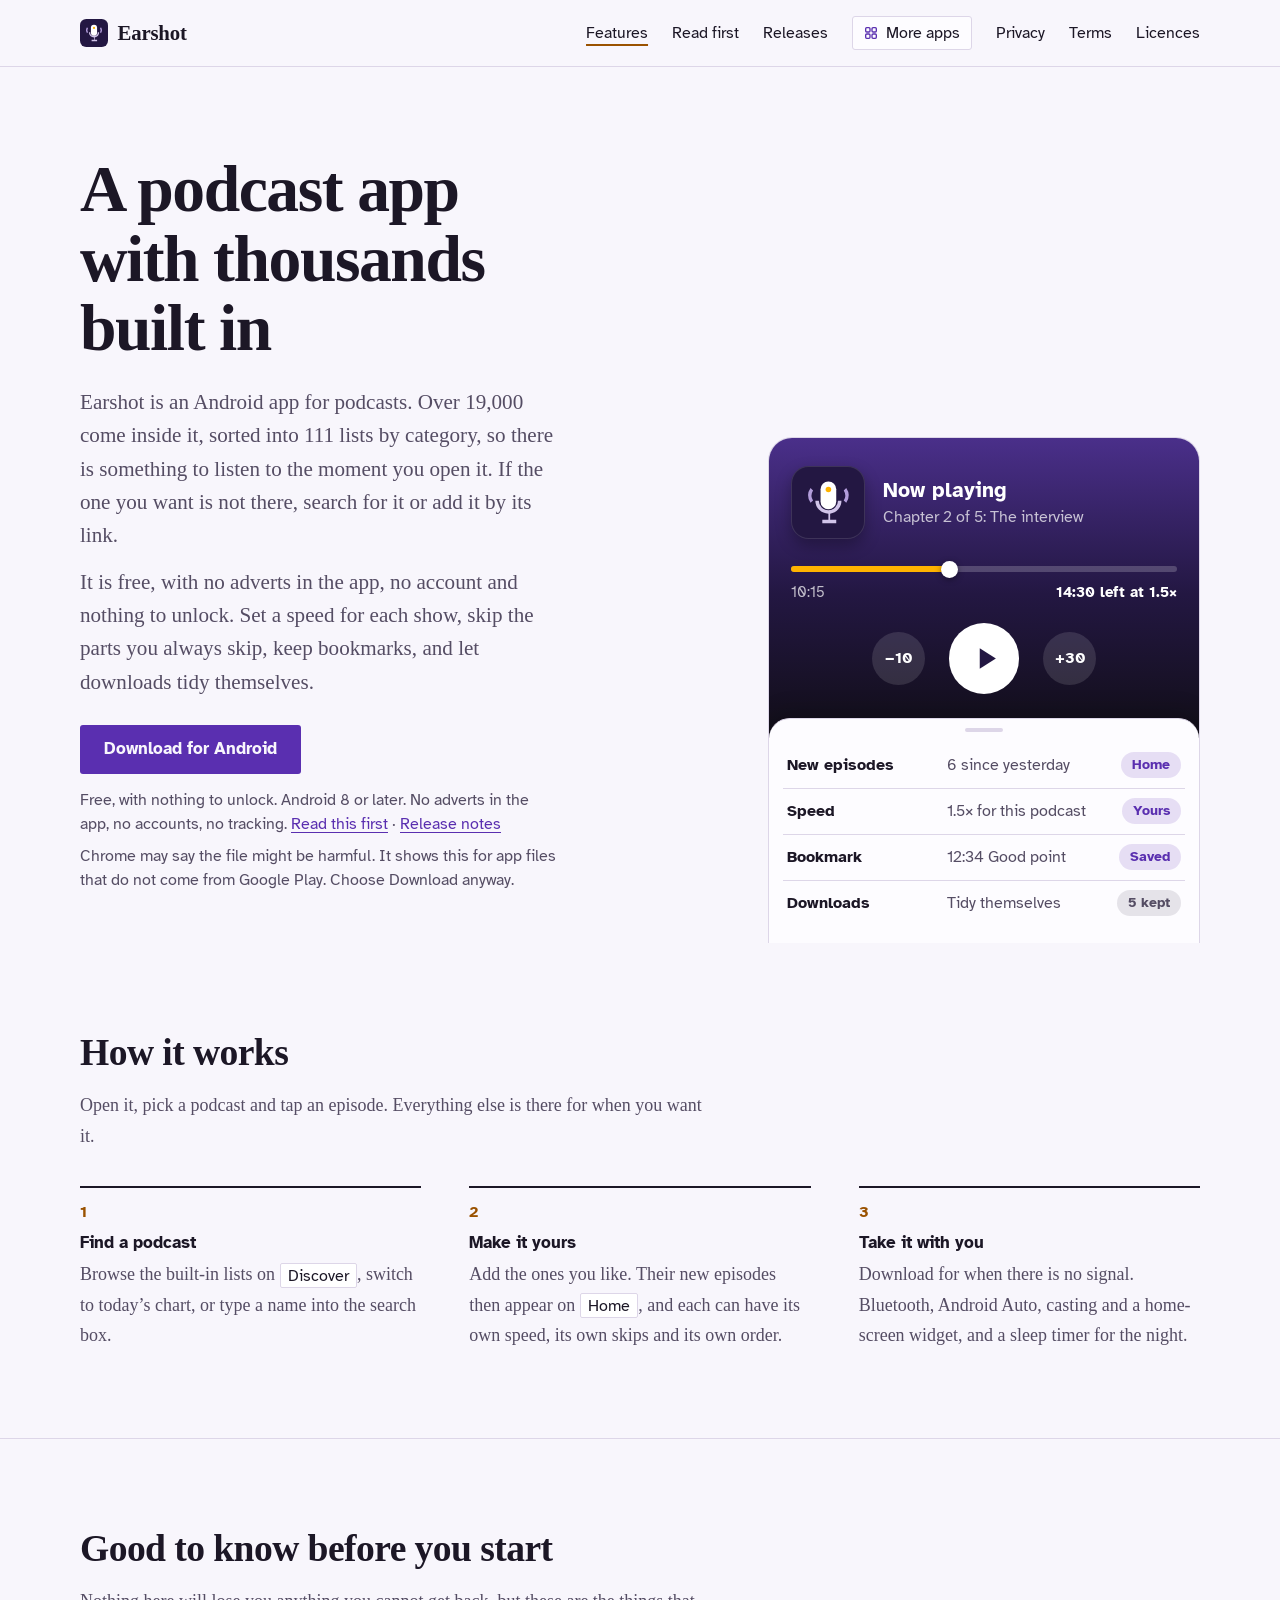
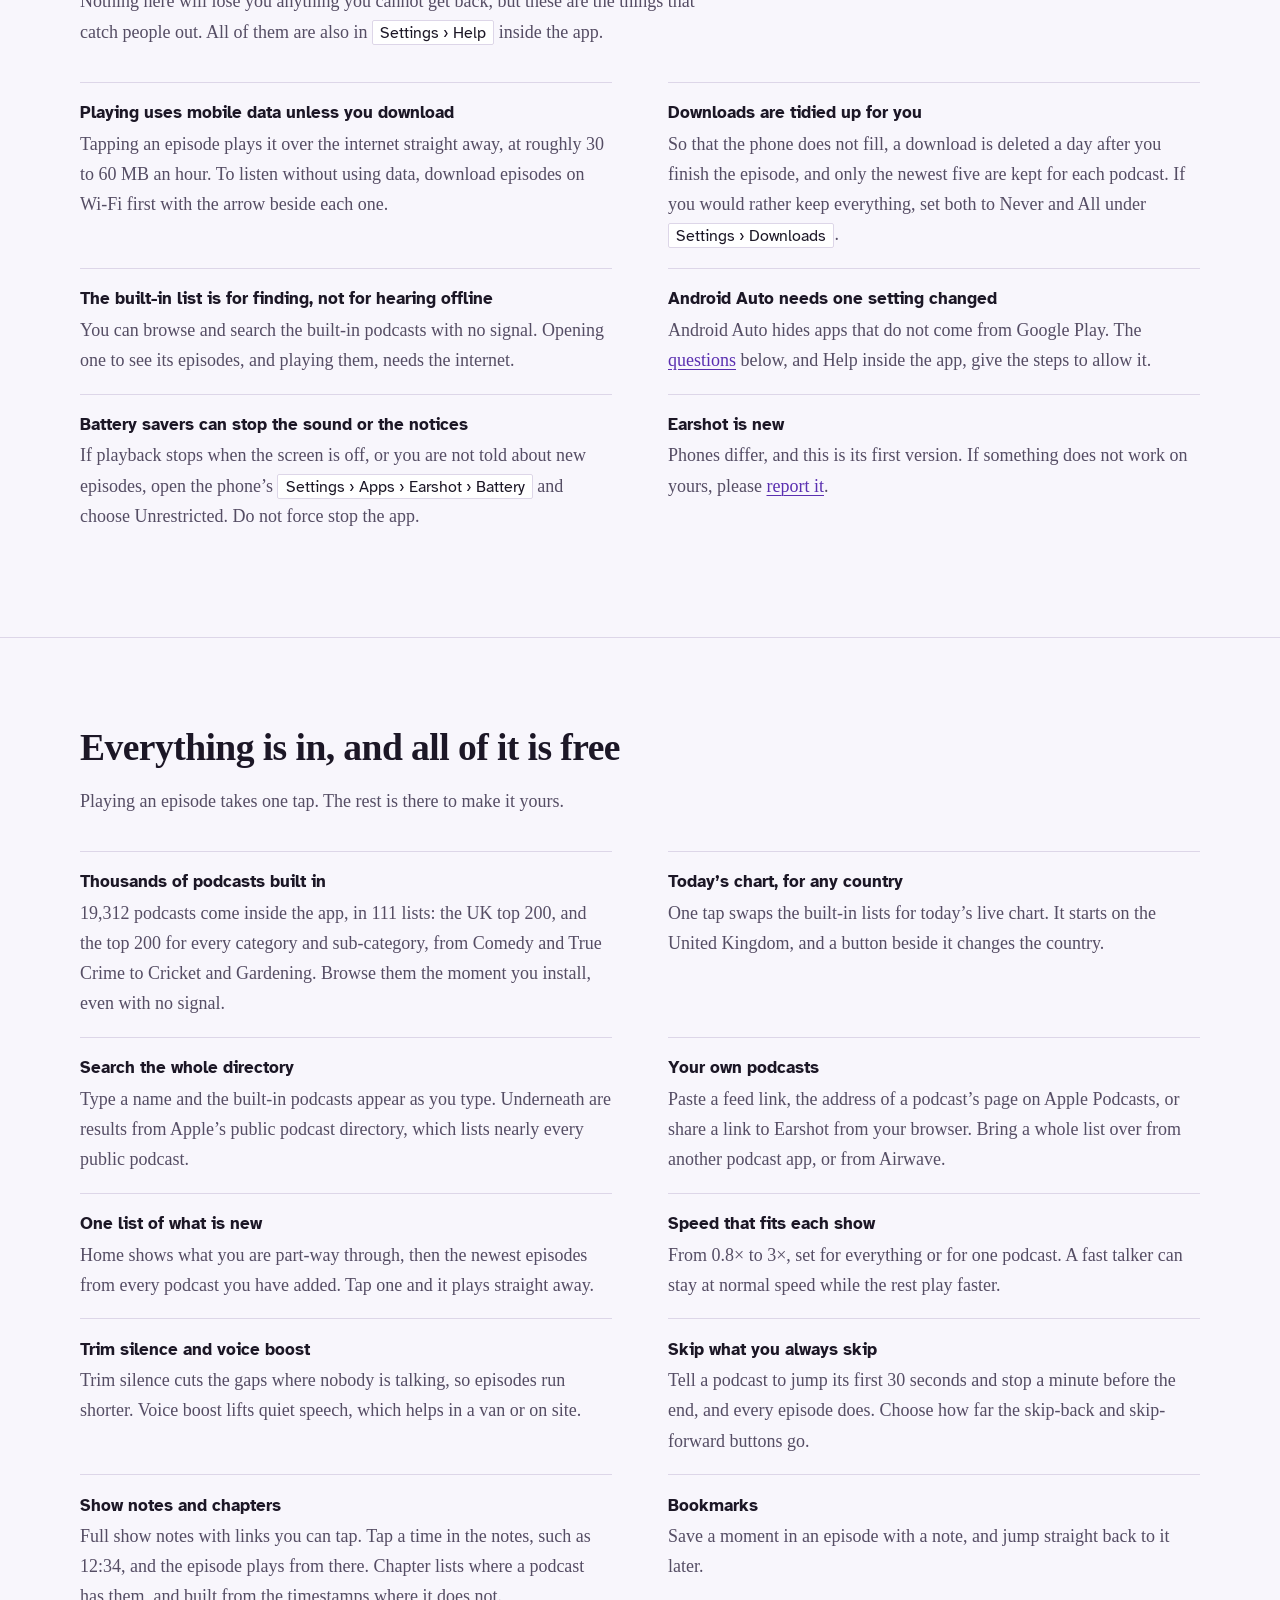
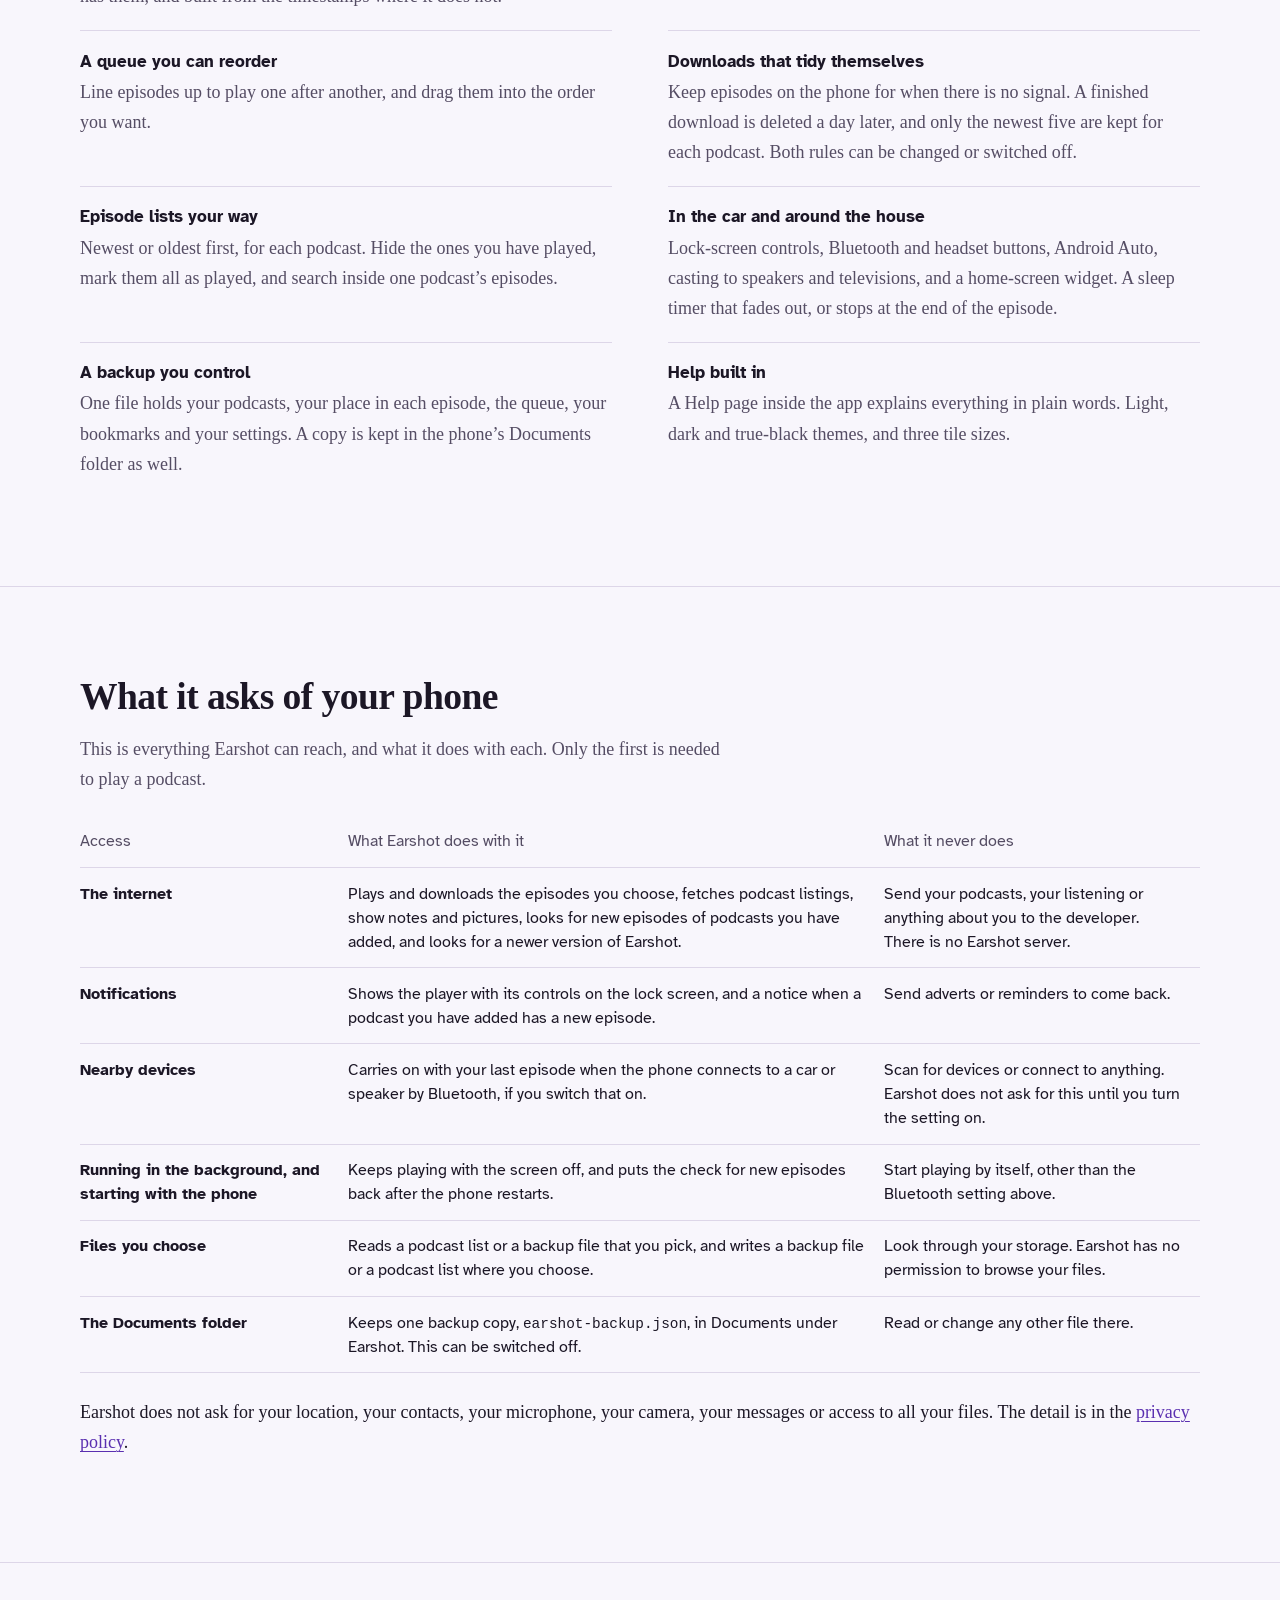
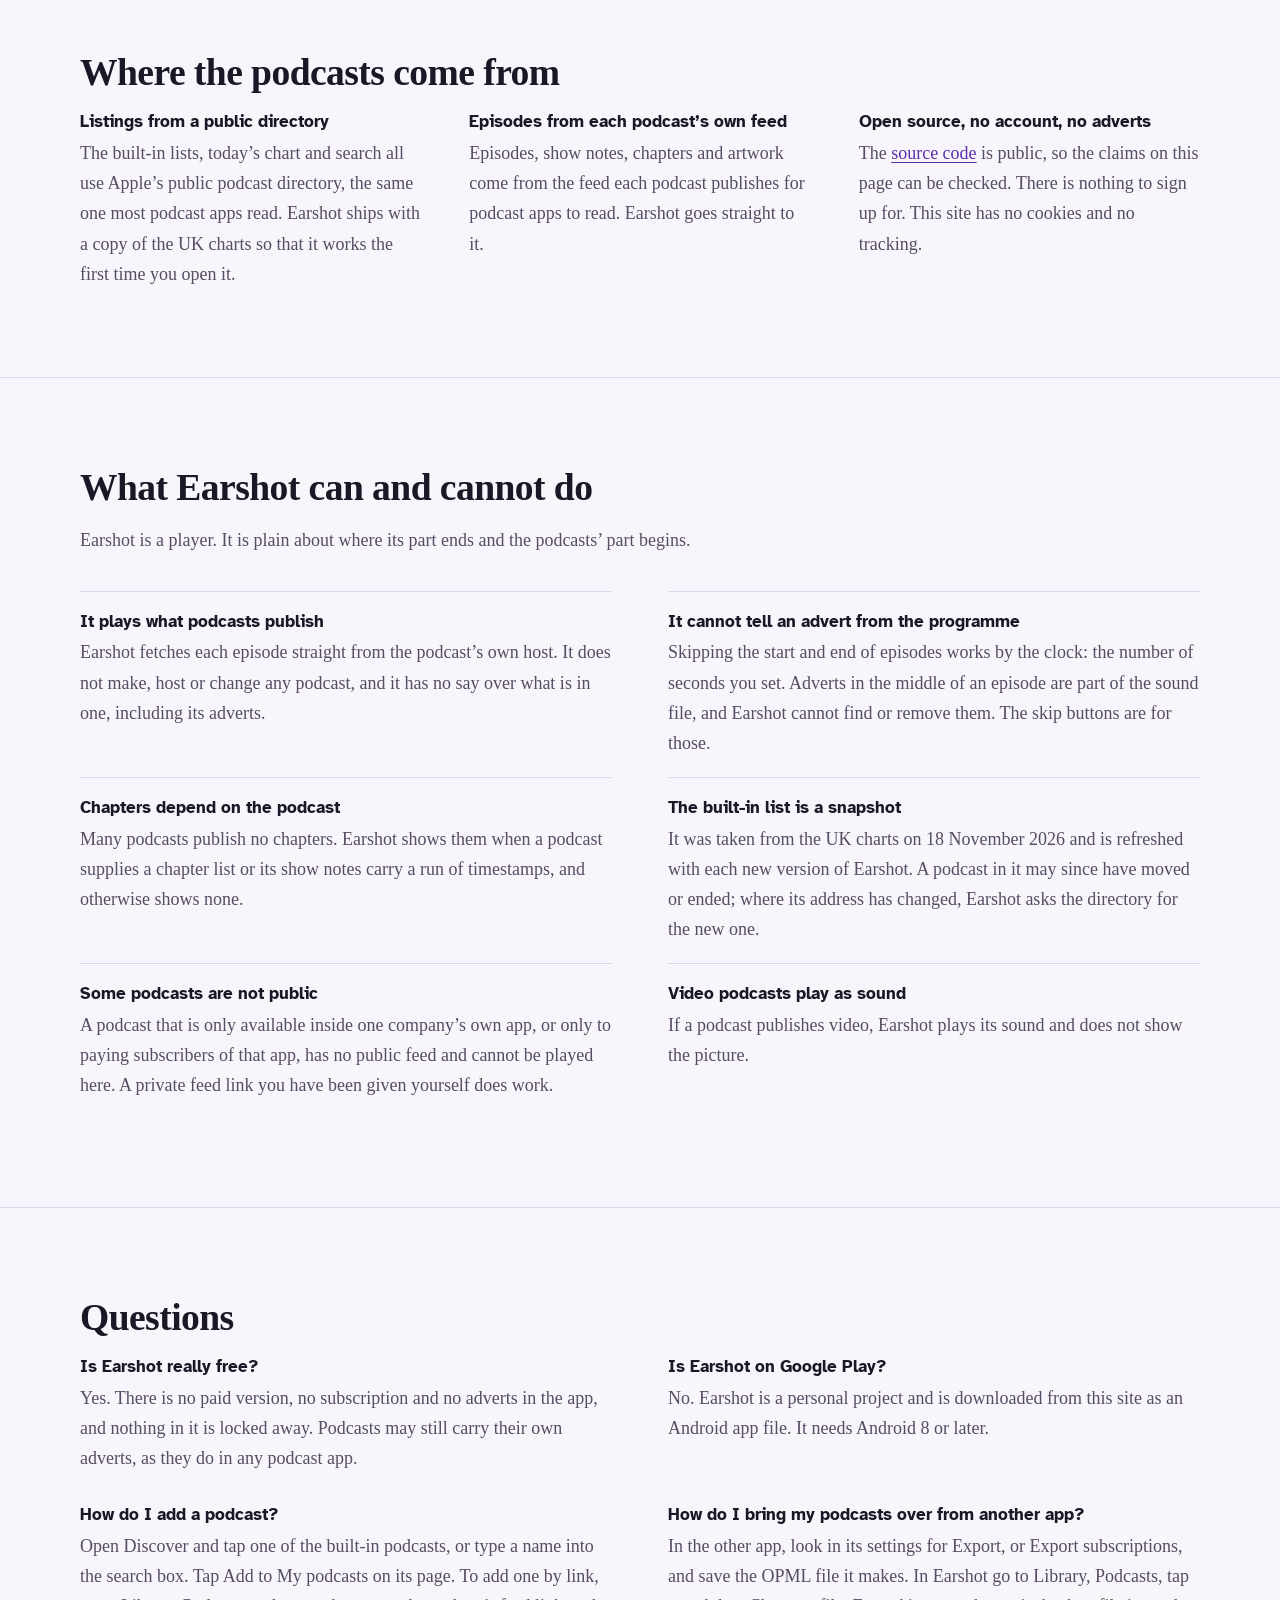
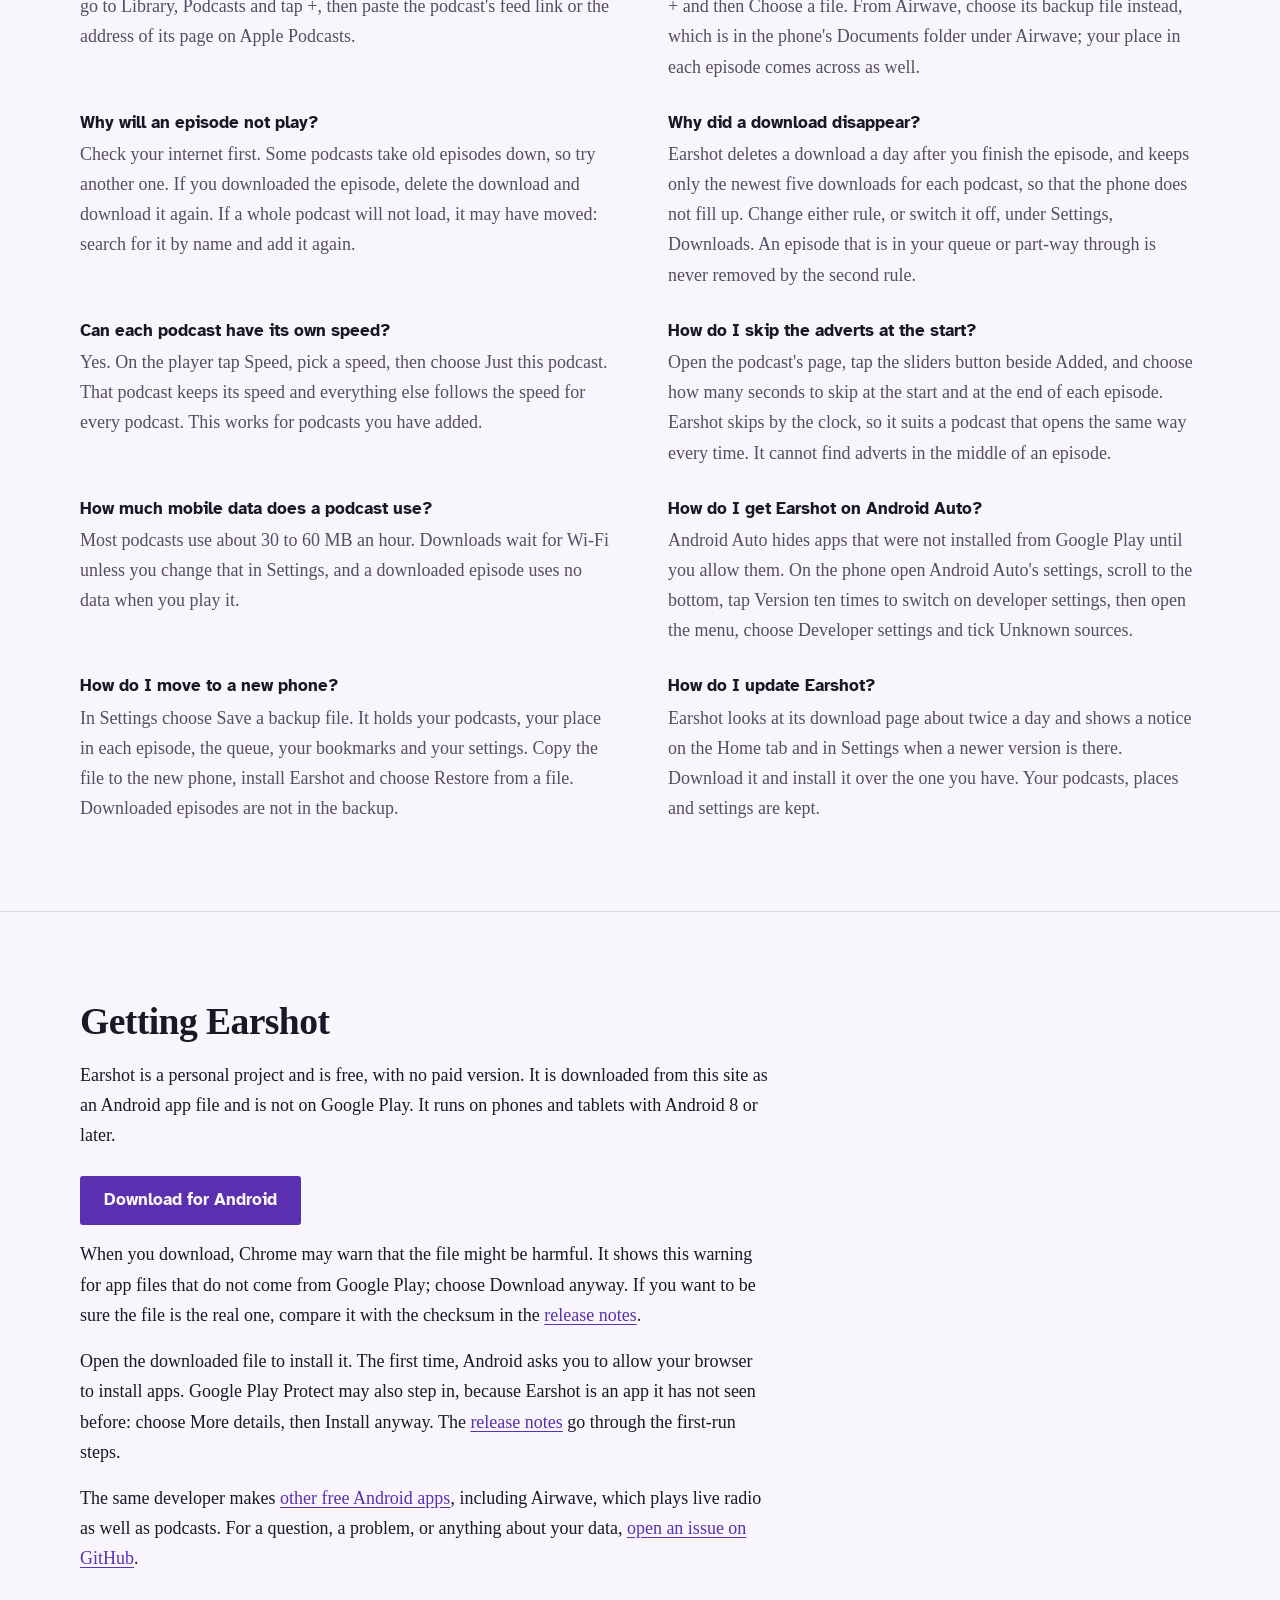
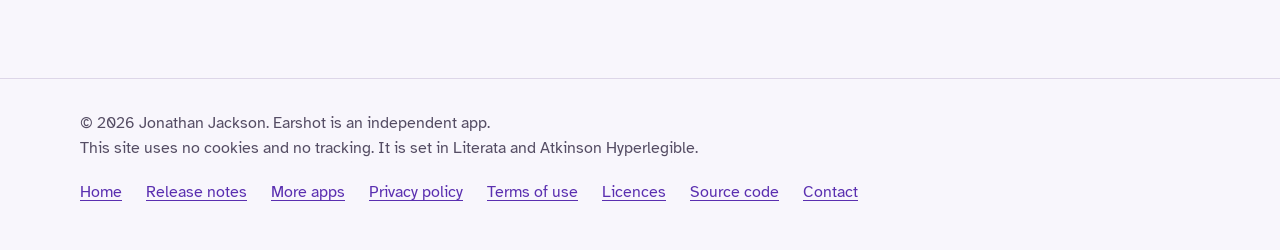
==== index.html @ 8d021c5b "Earshot 1.0: first public release" ====
<!DOCTYPE html>
<html lang="en-GB">
<head>
<meta charset="utf-8">
<meta name="viewport" content="width=device-width, initial-scale=1">
<title>Earshot: a free podcast app for Android</title>
<meta name="description" content="Earshot is a free Android podcast app with over 19,000 podcasts built in by category. Speed for each show, chapters, bookmarks and downloads that tidy themselves. No adverts in the app.">
<meta name="author" content="Jonathan Jackson">
<link rel="canonical" href="https://customgpter.github.io/earshot/">
<meta name="theme-color" content="#f8f6fc" media="(prefers-color-scheme: light)">
<meta name="theme-color" content="#110e17" media="(prefers-color-scheme: dark)">
<meta property="og:type" content="website">
<meta property="og:site_name" content="Earshot">
<meta property="og:title" content="Earshot: a free podcast app for Android">
<meta property="og:description" content="Earshot is a free Android podcast app with over 19,000 podcasts built in by category. Speed for each show, chapters, bookmarks and downloads that tidy themselves. No adverts in the app.">
<meta property="og:url" content="https://customgpter.github.io/earshot/">
<meta property="og:image" content="https://customgpter.github.io/earshot/assets/og.png">
<meta property="og:image:width" content="1200">
<meta property="og:image:height" content="630">
<meta property="og:image:alt" content="The Earshot icon, a microphone, beside the words: a podcast app with thousands built in">
<meta property="og:locale" content="en_GB">
<meta name="twitter:card" content="summary_large_image">
<link rel="icon" href="assets/favicon.svg" type="image/svg+xml">
<link rel="apple-touch-icon" href="assets/apple-touch-icon.png">
<link rel="preload" href="assets/fonts/literata-latin-700-normal.woff2" as="font" type="font/woff2" crossorigin>
<link rel="preload" href="assets/fonts/literata-latin-400-normal.woff2" as="font" type="font/woff2" crossorigin>
<link rel="stylesheet" href="assets/site.css?v=1">
<script type="application/ld+json">{"@context":"https://schema.org","@type":"SoftwareApplication","name":"Earshot","url":"https://customgpter.github.io/earshot/","description":"Earshot is an Android podcast app with over 19,000 podcasts built in by category, a speed for each show, chapters and show notes, bookmarks, a queue and downloads that tidy themselves.","applicationCategory":"MultimediaApplication","applicationSubCategory":"Podcast player","operatingSystem":"Android 8 or later","softwareVersion":"1.0","downloadUrl":"https://github.com/CustomGPTer/earshot/releases/latest/download/Earshot.apk","releaseNotes":"https://customgpter.github.io/earshot/releases.html","offers":{"@type":"Offer","price":"0","priceCurrency":"GBP"},"inLanguage":"en-GB","image":"https://customgpter.github.io/earshot/assets/og.png","featureList":["Thousands of podcasts built in","Today’s chart, for any country","Search the whole directory","Your own podcasts","One list of what is new","Speed that fits each show","Trim silence and voice boost","Skip what you always skip","Show notes and chapters","Bookmarks","A queue you can reorder","Downloads that tidy themselves","Episode lists your way","In the car and around the house","A backup you control","Help built in"],"author":{"@type":"Person","name":"Jonathan Jackson"}}</script>
<script type="application/ld+json">{"@context":"https://schema.org","@type":"WebSite","name":"Earshot","url":"https://customgpter.github.io/earshot/","inLanguage":"en-GB"}</script>
<script type="application/ld+json">{"@context":"https://schema.org","@type":"FAQPage","mainEntity":[{"@type":"Question","name":"Is Earshot really free?","acceptedAnswer":{"@type":"Answer","text":"Yes. There is no paid version, no subscription and no adverts in the app, and nothing in it is locked away. Podcasts may still carry their own adverts, as they do in any podcast app."}},{"@type":"Question","name":"Is Earshot on Google Play?","acceptedAnswer":{"@type":"Answer","text":"No. Earshot is a personal project and is downloaded from this site as an Android app file. It needs Android 8 or later."}},{"@type":"Question","name":"How do I add a podcast?","acceptedAnswer":{"@type":"Answer","text":"Open Discover and tap one of the built-in podcasts, or type a name into the search box. Tap Add to My podcasts on its page. To add one by link, go to Library, Podcasts and tap +, then paste the podcast's feed link or the address of its page on Apple Podcasts."}},{"@type":"Question","name":"How do I bring my podcasts over from another app?","acceptedAnswer":{"@type":"Answer","text":"In the other app, look in its settings for Export, or Export subscriptions, and save the OPML file it makes. In Earshot go to Library, Podcasts, tap + and then Choose a file. From Airwave, choose its backup file instead, which is in the phone's Documents folder under Airwave; your place in each episode comes across as well."}},{"@type":"Question","name":"Why will an episode not play?","acceptedAnswer":{"@type":"Answer","text":"Check your internet first. Some podcasts take old episodes down, so try another one. If you downloaded the episode, delete the download and download it again. If a whole podcast will not load, it may have moved: search for it by name and add it again."}},{"@type":"Question","name":"Why did a download disappear?","acceptedAnswer":{"@type":"Answer","text":"Earshot deletes a download a day after you finish the episode, and keeps only the newest five downloads for each podcast, so that the phone does not fill up. Change either rule, or switch it off, under Settings, Downloads. An episode that is in your queue or part-way through is never removed by the second rule."}},{"@type":"Question","name":"Can each podcast have its own speed?","acceptedAnswer":{"@type":"Answer","text":"Yes. On the player tap Speed, pick a speed, then choose Just this podcast. That podcast keeps its speed and everything else follows the speed for every podcast. This works for podcasts you have added."}},{"@type":"Question","name":"How do I skip the adverts at the start?","acceptedAnswer":{"@type":"Answer","text":"Open the podcast's page, tap the sliders button beside Added, and choose how many seconds to skip at the start and at the end of each episode. Earshot skips by the clock, so it suits a podcast that opens the same way every time. It cannot find adverts in the middle of an episode."}},{"@type":"Question","name":"How much mobile data does a podcast use?","acceptedAnswer":{"@type":"Answer","text":"Most podcasts use about 30 to 60 MB an hour. Downloads wait for Wi-Fi unless you change that in Settings, and a downloaded episode uses no data when you play it."}},{"@type":"Question","name":"How do I get Earshot on Android Auto?","acceptedAnswer":{"@type":"Answer","text":"Android Auto hides apps that were not installed from Google Play until you allow them. On the phone open Android Auto's settings, scroll to the bottom, tap Version ten times to switch on developer settings, then open the menu, choose Developer settings and tick Unknown sources."}},{"@type":"Question","name":"How do I move to a new phone?","acceptedAnswer":{"@type":"Answer","text":"In Settings choose Save a backup file. It holds your podcasts, your place in each episode, the queue, your bookmarks and your settings. Copy the file to the new phone, install Earshot and choose Restore from a file. Downloaded episodes are not in the backup."}},{"@type":"Question","name":"How do I update Earshot?","acceptedAnswer":{"@type":"Answer","text":"Earshot looks at its download page about twice a day and shows a notice on the Home tab and in Settings when a newer version is there. Download it and install it over the one you have. Your podcasts, places and settings are kept."}}]}</script>
</head>
<body>
<a class="skip" href="#main">Skip to content</a>
<header class="masthead">
<div class="wrap">
<a class="brand" href="./" aria-label="Earshot home"><svg viewBox="0 0 108 108" aria-hidden="true"><rect width="108" height="108" rx="24" fill="#231742"/><g transform="translate(54 54) scale(1.32) translate(-54 -54)"><path fill="#fff" d="M54 30a9 9 0 0 1 9 9v14a9 9 0 0 1-18 0V39a9 9 0 0 1 9-9z"/><path fill="#d1c4e9" d="M39 52h4a11 11 0 0 0 22 0h4a15 15 0 0 1-13 14.9V74h7v4H47v-4h7v-7.1A15 15 0 0 1 39 52z"/><circle cx="54" cy="39.2" r="3.2" fill="#ffb300"/><path fill="#b39ddb" d="M33.5 37.5l2.9 2.7a11 11 0 0 0 0 11.6l-2.9 2.7a15 15 0 0 1 0-17zM74.5 37.5a15 15 0 0 1 0 17l-2.9-2.7a11 11 0 0 0 0-11.6z"/></g></svg><span>Earshot</span></a>
<nav aria-label="Main"><ul><li><a href="./#features" aria-current="page">Features</a></li><li><a href="./#first">Read first</a></li><li><a href="releases.html">Releases</a></li><li><a class="more-apps" href="more-apps.html"><svg viewBox="0 0 24 24" aria-hidden="true"><rect x="4" y="4" width="6.5" height="6.5" rx="1.6"/><rect x="13.5" y="4" width="6.5" height="6.5" rx="1.6"/><rect x="4" y="13.5" width="6.5" height="6.5" rx="1.6"/><rect x="13.5" y="13.5" width="6.5" height="6.5" rx="1.6"/></svg>More apps</a></li><li><a href="privacy.html">Privacy</a></li><li><a href="terms.html">Terms</a></li><li><a href="licences.html">Licences</a></li></ul></nav>
</div>
</header>
<main id="main">
<div class="hero">
<div class="wrap hero-grid">
<div class="hero-copy">
<h1>A podcast app with thousands built in</h1>
<p class="lede">Earshot is an Android app for podcasts. Over 19,000 come inside it, sorted into 111 lists by category, so there is something to listen to the moment you open it. If the one you want is not there, search for it or add it by its link.</p>
<p class="lede">It is free, with no adverts in the app, no account and nothing to unlock. Set a speed for each show, skip the parts you always skip, keep bookmarks, and let downloads tidy themselves.</p>
<p class="get"><a class="button" href="https://github.com/CustomGPTer/earshot/releases/latest/download/Earshot.apk">Download for Android</a></p>
<p class="facts">Free, with nothing to unlock. Android 8 or later. No adverts in the app, no accounts, no tracking. <a href="#first">Read this first</a> &middot; <a href="releases.html">Release notes</a></p>
<p class="facts">Chrome may say the file might be harmful. It shows this for app files that do not come from Google Play. Choose Download anyway.</p>
</div>
<div class="demo" role="img" aria-label="An example of Earshot at work. An episode is playing at one and a half times speed, in the second of five chapters, with buttons to skip back ten seconds, play, and skip forward thirty. Below, a list shows six new episodes, a speed set for one podcast, a saved bookmark and downloads that tidy themselves."><div class="playing"><div class="pl-top"><span class="pl-art"><svg viewBox="18 14 72 80" aria-hidden="true"><g transform="translate(54 54) scale(1.32) translate(-54 -54)"><path fill="#fff" d="M54 30a9 9 0 0 1 9 9v14a9 9 0 0 1-18 0V39a9 9 0 0 1 9-9z"/><path fill="#d1c4e9" d="M39 52h4a11 11 0 0 0 22 0h4a15 15 0 0 1-13 14.9V74h7v4H47v-4h7v-7.1A15 15 0 0 1 39 52z"/><circle cx="54" cy="39.2" r="3.2" fill="#ffb300"/><path fill="#b39ddb" d="M33.5 37.5l2.9 2.7a11 11 0 0 0 0 11.6l-2.9 2.7a15 15 0 0 1 0-17zM74.5 37.5a15 15 0 0 1 0 17l-2.9-2.7a11 11 0 0 0 0-11.6z"/></g></svg></span><span class="pl-text"><span class="pl-name">Now playing</span><span class="pl-song">Chapter 2 of 5: The interview</span></span></div><div class="pl-line"><b></b><i></i></div><div class="pl-meta"><span>10:15</span><span class="pl-behind">14:30 left at 1.5&times;</span></div><div class="pl-keys"><span>&minus;10</span><span class="go"><svg viewBox="0 0 24 24" aria-hidden="true"><path fill="#231742" d="M8 5v14l11-7z"/></svg></span><span>+30</span></div></div><div class="sheet"><ul class="rows"><li class="row" style="--j:0"><span class="k">New episodes</span><span class="v">6 since yesterday</span><span class="t">Home</span></li><li class="row" style="--j:1"><span class="k">Speed</span><span class="v">1.5&times; for this podcast</span><span class="t">Yours</span></li><li class="row" style="--j:2"><span class="k">Bookmark</span><span class="v">12:34 Good point</span><span class="t">Saved</span></li><li class="row open" style="--j:3"><span class="k">Downloads</span><span class="v">Tidy themselves</span><span class="t">5 kept</span></li></ul></div></div>
</div>
</div>

<section id="how" aria-labelledby="how-h">
<div class="wrap">
<h2 id="how-h">How it works</h2>
<p class="intro">Open it, pick a podcast and tap an episode. Everything else is there for when you want it.</p>
<ol class="steps">
<li><h3>Find a podcast</h3><p>Browse the built-in lists on <span class="path">Discover</span>, switch to today&rsquo;s chart, or type a name into the search box.</p></li>
<li><h3>Make it yours</h3><p>Add the ones you like. Their new episodes then appear on <span class="path">Home</span>, and each can have its own speed, its own skips and its own order.</p></li>
<li><h3>Take it with you</h3><p>Download for when there is no signal. Bluetooth, Android Auto, casting and a home-screen widget, and a sleep timer for the night.</p></li>
</ol>
</div>
</section>

<section id="first" aria-labelledby="first-h">
<div class="wrap">
<h2 id="first-h">Good to know before you start</h2>
<p class="intro">Nothing here will lose you anything you cannot get back, but these are the things that catch people out. All of them are also in <span class="path">Settings &rsaquo; Help</span> inside the app.</p>
<dl class="features">
<div><dt>Playing uses mobile data unless you download</dt><dd>Tapping an episode plays it over the internet straight away, at roughly 30 to 60 MB an hour. To listen without using data, download episodes on Wi-Fi first with the arrow beside each one.</dd></div>
<div><dt>Downloads are tidied up for you</dt><dd>So that the phone does not fill, a download is deleted a day after you finish the episode, and only the newest five are kept for each podcast. If you would rather keep everything, set both to Never and All under <span class="path">Settings &rsaquo; Downloads</span>.</dd></div>
<div><dt>The built-in list is for finding, not for hearing offline</dt><dd>You can browse and search the built-in podcasts with no signal. Opening one to see its episodes, and playing them, needs the internet.</dd></div>
<div><dt>Android Auto needs one setting changed</dt><dd>Android Auto hides apps that do not come from Google Play. The <a href="#questions">questions</a> below, and Help inside the app, give the steps to allow it.</dd></div>
<div><dt>Battery savers can stop the sound or the notices</dt><dd>If playback stops when the screen is off, or you are not told about new episodes, open the phone&rsquo;s <span class="path">Settings &rsaquo; Apps &rsaquo; Earshot &rsaquo; Battery</span> and choose Unrestricted. Do not force stop the app.</dd></div>
<div><dt>Earshot is new</dt><dd>Phones differ, and this is its first version. If something does not work on yours, please <a href="https://github.com/CustomGPTer/earshot/issues">report it</a>.</dd></div>
</dl>
</div>
</section>

<section id="features" aria-labelledby="features-h">
<div class="wrap">
<h2 id="features-h">Everything is in, and all of it is free</h2>
<p class="intro">Playing an episode takes one tap. The rest is there to make it yours.</p>
<dl class="features">
<div><dt>Thousands of podcasts built in</dt><dd>19,312 podcasts come inside the app, in 111 lists: the UK top 200, and the top 200 for every category and sub-category, from Comedy and True Crime to Cricket and Gardening. Browse them the moment you install, even with no signal.</dd></div>
<div><dt>Today&rsquo;s chart, for any country</dt><dd>One tap swaps the built-in lists for today&rsquo;s live chart. It starts on the United Kingdom, and a button beside it changes the country.</dd></div>
<div><dt>Search the whole directory</dt><dd>Type a name and the built-in podcasts appear as you type. Underneath are results from Apple&rsquo;s public podcast directory, which lists nearly every public podcast.</dd></div>
<div><dt>Your own podcasts</dt><dd>Paste a feed link, the address of a podcast&rsquo;s page on Apple Podcasts, or share a link to Earshot from your browser. Bring a whole list over from another podcast app, or from Airwave.</dd></div>
<div><dt>One list of what is new</dt><dd>Home shows what you are part-way through, then the newest episodes from every podcast you have added. Tap one and it plays straight away.</dd></div>
<div><dt>Speed that fits each show</dt><dd>From 0.8&times; to 3&times;, set for everything or for one podcast. A fast talker can stay at normal speed while the rest play faster.</dd></div>
<div><dt>Trim silence and voice boost</dt><dd>Trim silence cuts the gaps where nobody is talking, so episodes run shorter. Voice boost lifts quiet speech, which helps in a van or on site.</dd></div>
<div><dt>Skip what you always skip</dt><dd>Tell a podcast to jump its first 30 seconds and stop a minute before the end, and every episode does. Choose how far the skip-back and skip-forward buttons go.</dd></div>
<div><dt>Show notes and chapters</dt><dd>Full show notes with links you can tap. Tap a time in the notes, such as 12:34, and the episode plays from there. Chapter lists where a podcast has them, and built from the timestamps where it does not.</dd></div>
<div><dt>Bookmarks</dt><dd>Save a moment in an episode with a note, and jump straight back to it later.</dd></div>
<div><dt>A queue you can reorder</dt><dd>Line episodes up to play one after another, and drag them into the order you want.</dd></div>
<div><dt>Downloads that tidy themselves</dt><dd>Keep episodes on the phone for when there is no signal. A finished download is deleted a day later, and only the newest five are kept for each podcast. Both rules can be changed or switched off.</dd></div>
<div><dt>Episode lists your way</dt><dd>Newest or oldest first, for each podcast. Hide the ones you have played, mark them all as played, and search inside one podcast&rsquo;s episodes.</dd></div>
<div><dt>In the car and around the house</dt><dd>Lock-screen controls, Bluetooth and headset buttons, Android Auto, casting to speakers and televisions, and a home-screen widget. A sleep timer that fades out, or stops at the end of the episode.</dd></div>
<div><dt>A backup you control</dt><dd>One file holds your podcasts, your place in each episode, the queue, your bookmarks and your settings. A copy is kept in the phone&rsquo;s Documents folder as well.</dd></div>
<div><dt>Help built in</dt><dd>A Help page inside the app explains everything in plain words. Light, dark and true-black themes, and three tile sizes.</dd></div>
</dl>
</div>
</section>

<section id="permissions" aria-labelledby="permissions-h">
<div class="wrap">
<h2 id="permissions-h">What it asks of your phone</h2>
<p class="intro">This is everything Earshot can reach, and what it does with each. Only the first is needed to play a podcast.</p>
<div class="scroll">
<table>
<thead><tr><th scope="col">Access</th><th scope="col">What Earshot does with it</th><th scope="col">What it never does</th></tr></thead>
<tbody>
<tr><th scope="row">The internet</th><td>Plays and downloads the episodes you choose, fetches podcast listings, show notes and pictures, looks for new episodes of podcasts you have added, and looks for a newer version of Earshot.</td><td>Send your podcasts, your listening or anything about you to the developer. There is no Earshot server.</td></tr>
<tr><th scope="row">Notifications</th><td>Shows the player with its controls on the lock screen, and a notice when a podcast you have added has a new episode.</td><td>Send adverts or reminders to come back.</td></tr>
<tr><th scope="row">Nearby devices</th><td>Carries on with your last episode when the phone connects to a car or speaker by Bluetooth, if you switch that on.</td><td>Scan for devices or connect to anything. Earshot does not ask for this until you turn the setting on.</td></tr>
<tr><th scope="row">Running in the background, and starting with the phone</th><td>Keeps playing with the screen off, and puts the check for new episodes back after the phone restarts.</td><td>Start playing by itself, other than the Bluetooth setting above.</td></tr>
<tr><th scope="row">Files you choose</th><td>Reads a podcast list or a backup file that you pick, and writes a backup file or a podcast list where you choose.</td><td>Look through your storage. Earshot has no permission to browse your files.</td></tr>
<tr><th scope="row">The Documents folder</th><td>Keeps one backup copy, <code>earshot-backup.json</code>, in Documents under Earshot. This can be switched off.</td><td>Read or change any other file there.</td></tr>
</tbody>
</table>
</div>
<p class="after-table">Earshot does not ask for your location, your contacts, your microphone, your camera, your messages or access to all your files. The detail is in the <a href="privacy.html">privacy policy</a>.</p>
</div>
</section>

<section id="listings" aria-labelledby="listings-h">
<div class="wrap">
<h2 id="listings-h">Where the podcasts come from</h2>
<ul class="plain">
<li><h3>Listings from a public directory</h3><p>The built-in lists, today&rsquo;s chart and search all use Apple&rsquo;s public podcast directory, the same one most podcast apps read. Earshot ships with a copy of the UK charts so that it works the first time you open it.</p></li>
<li><h3>Episodes from each podcast&rsquo;s own feed</h3><p>Episodes, show notes, chapters and artwork come from the feed each podcast publishes for podcast apps to read. Earshot goes straight to it.</p></li>
<li><h3>Open source, no account, no adverts</h3><p>The <a href="https://github.com/CustomGPTer/earshot">source code</a> is public, so the claims on this page can be checked. There is nothing to sign up for. This site has no cookies and no tracking.</p></li>
</ul>
</div>
</section>

<section id="limits" aria-labelledby="limits-h">
<div class="wrap">
<h2 id="limits-h">What Earshot can and cannot do</h2>
<p class="intro">Earshot is a player. It is plain about where its part ends and the podcasts&rsquo; part begins.</p>
<dl class="features">
<div><dt>It plays what podcasts publish</dt><dd>Earshot fetches each episode straight from the podcast&rsquo;s own host. It does not make, host or change any podcast, and it has no say over what is in one, including its adverts.</dd></div>
<div><dt>It cannot tell an advert from the programme</dt><dd>Skipping the start and end of episodes works by the clock: the number of seconds you set. Adverts in the middle of an episode are part of the sound file, and Earshot cannot find or remove them. The skip buttons are for those.</dd></div>
<div><dt>Chapters depend on the podcast</dt><dd>Many podcasts publish no chapters. Earshot shows them when a podcast supplies a chapter list or its show notes carry a run of timestamps, and otherwise shows none.</dd></div>
<div><dt>The built-in list is a snapshot</dt><dd>It was taken from the UK charts on 18 November 2026 and is refreshed with each new version of Earshot. A podcast in it may since have moved or ended; where its address has changed, Earshot asks the directory for the new one.</dd></div>
<div><dt>Some podcasts are not public</dt><dd>A podcast that is only available inside one company&rsquo;s own app, or only to paying subscribers of that app, has no public feed and cannot be played here. A private feed link you have been given yourself does work.</dd></div>
<div><dt>Video podcasts play as sound</dt><dd>If a podcast publishes video, Earshot plays its sound and does not show the picture.</dd></div>
</dl>
</div>
</section>

<section id="questions" aria-labelledby="questions-h">
<div class="wrap">
<h2 id="questions-h">Questions</h2>
<div class="faq">
<div><h3>Is Earshot really free?</h3><p>Yes. There is no paid version, no subscription and no adverts in the app, and nothing in it is locked away. Podcasts may still carry their own adverts, as they do in any podcast app.</p></div><div><h3>Is Earshot on Google Play?</h3><p>No. Earshot is a personal project and is downloaded from this site as an Android app file. It needs Android 8 or later.</p></div><div><h3>How do I add a podcast?</h3><p>Open Discover and tap one of the built-in podcasts, or type a name into the search box. Tap Add to My podcasts on its page. To add one by link, go to Library, Podcasts and tap +, then paste the podcast's feed link or the address of its page on Apple Podcasts.</p></div><div><h3>How do I bring my podcasts over from another app?</h3><p>In the other app, look in its settings for Export, or Export subscriptions, and save the OPML file it makes. In Earshot go to Library, Podcasts, tap + and then Choose a file. From Airwave, choose its backup file instead, which is in the phone's Documents folder under Airwave; your place in each episode comes across as well.</p></div><div><h3>Why will an episode not play?</h3><p>Check your internet first. Some podcasts take old episodes down, so try another one. If you downloaded the episode, delete the download and download it again. If a whole podcast will not load, it may have moved: search for it by name and add it again.</p></div><div><h3>Why did a download disappear?</h3><p>Earshot deletes a download a day after you finish the episode, and keeps only the newest five downloads for each podcast, so that the phone does not fill up. Change either rule, or switch it off, under Settings, Downloads. An episode that is in your queue or part-way through is never removed by the second rule.</p></div><div><h3>Can each podcast have its own speed?</h3><p>Yes. On the player tap Speed, pick a speed, then choose Just this podcast. That podcast keeps its speed and everything else follows the speed for every podcast. This works for podcasts you have added.</p></div><div><h3>How do I skip the adverts at the start?</h3><p>Open the podcast's page, tap the sliders button beside Added, and choose how many seconds to skip at the start and at the end of each episode. Earshot skips by the clock, so it suits a podcast that opens the same way every time. It cannot find adverts in the middle of an episode.</p></div><div><h3>How much mobile data does a podcast use?</h3><p>Most podcasts use about 30 to 60 MB an hour. Downloads wait for Wi-Fi unless you change that in Settings, and a downloaded episode uses no data when you play it.</p></div><div><h3>How do I get Earshot on Android Auto?</h3><p>Android Auto hides apps that were not installed from Google Play until you allow them. On the phone open Android Auto's settings, scroll to the bottom, tap Version ten times to switch on developer settings, then open the menu, choose Developer settings and tick Unknown sources.</p></div><div><h3>How do I move to a new phone?</h3><p>In Settings choose Save a backup file. It holds your podcasts, your place in each episode, the queue, your bookmarks and your settings. Copy the file to the new phone, install Earshot and choose Restore from a file. Downloaded episodes are not in the backup.</p></div><div><h3>How do I update Earshot?</h3><p>Earshot looks at its download page about twice a day and shows a notice on the Home tab and in Settings when a newer version is there. Download it and install it over the one you have. Your podcasts, places and settings are kept.</p></div>
</div>
</div>
</section>

<section id="get" aria-labelledby="get-h">
<div class="wrap"><div class="measure">
<h2 id="get-h">Getting Earshot</h2>
<p>Earshot is a personal project and is free, with no paid version. It is downloaded from this site as an Android app file and is not on Google Play. It runs on phones and tablets with Android 8 or later.</p>
<p class="get"><a class="button" href="https://github.com/CustomGPTer/earshot/releases/latest/download/Earshot.apk">Download for Android</a></p>
<p>When you download, Chrome may warn that the file might be harmful. It shows this warning for app files that do not come from Google Play; choose Download anyway. If you want to be sure the file is the real one, compare it with the checksum in the <a href="releases.html#checking">release notes</a>.</p>
<p>Open the downloaded file to install it. The first time, Android asks you to allow your browser to install apps. Google Play Protect may also step in, because Earshot is an app it has not seen before: choose More details, then Install anyway. The <a href="releases.html#installing">release notes</a> go through the first-run steps.</p>
<p>The same developer makes <a href="more-apps.html">other free Android apps</a>, including Airwave, which plays live radio as well as podcasts. For a question, a problem, or anything about your data, <a href="https://github.com/CustomGPTer/earshot/issues">open an issue on GitHub</a>.</p>
</div></div>
</section>
</main>
<footer class="colophon">
<div class="wrap">
<div>
<p>&copy; 2026 Jonathan Jackson. Earshot is an independent app.</p>
<p>This site uses no cookies and no tracking. It is set in Literata and Atkinson Hyperlegible.</p>
</div>
<nav aria-label="Footer"><ul>
<li><a href="./">Home</a></li>
<li><a href="releases.html">Release notes</a></li>
<li><a href="more-apps.html">More apps</a></li>
<li><a href="privacy.html">Privacy policy</a></li>
<li><a href="terms.html">Terms of use</a></li>
<li><a href="licences.html">Licences</a></li>
<li><a href="https://github.com/CustomGPTer/earshot">Source code</a></li>
<li><a href="https://github.com/CustomGPTer/earshot/issues">Contact</a></li>
</ul></nav>
</div>
</footer>
</body>
</html>
---- assets/site.css ----
@font-face{font-family:"Literata";src:url("fonts/literata-latin-400-normal.woff2") format("woff2");font-weight:400;font-style:normal;font-display:swap}
@font-face{font-family:"Literata";src:url("fonts/literata-latin-400-italic.woff2") format("woff2");font-weight:400;font-style:italic;font-display:swap}
@font-face{font-family:"Literata";src:url("fonts/literata-latin-700-normal.woff2") format("woff2");font-weight:700;font-style:normal;font-display:swap}
@font-face{font-family:"Atkinson Hyperlegible";src:url("fonts/atkinson-hyperlegible-latin-400-normal.woff2") format("woff2");font-weight:400;font-style:normal;font-display:swap}
@font-face{font-family:"Atkinson Hyperlegible";src:url("fonts/atkinson-hyperlegible-latin-700-normal.woff2") format("woff2");font-weight:700;font-style:normal;font-display:swap}

:root{
  --paper:#f8f6fc; --sheet:#fdfcff; --ink:#1c1726; --soft:#554d64; --rule:#ddd6e8;
  --key:#5a2fb0; --mark:#9a5200; --label:#ffffff; --label-ink:#1c1726;
  --serif:"Literata",Georgia,"Times New Roman",serif;
  --sans:"Atkinson Hyperlegible",system-ui,-apple-system,"Segoe UI",Roboto,sans-serif;
  color-scheme:light dark;
}
@media (prefers-color-scheme:dark){
  :root{--paper:#110e17; --sheet:#1a1524; --ink:#ece7f5; --soft:#b0a7c2; --rule:#2c2539;
    --key:#c3aef2; --mark:#ffb84d; --label:#221b30; --label-ink:#ece7f5}
}

*,*::before,*::after{box-sizing:border-box}
html{-webkit-text-size-adjust:100%;scroll-behavior:smooth}
@media (prefers-reduced-motion:reduce){html{scroll-behavior:auto}}
body{margin:0;background:var(--paper);color:var(--ink);font:400 1.125rem/1.68 var(--serif);text-rendering:optimizeLegibility}
img,svg{max-width:100%;display:block}
a{color:var(--key);text-decoration-thickness:.06em;text-underline-offset:.18em}
a:hover{text-decoration-thickness:.12em}
:focus-visible{outline:3px solid var(--mark);outline-offset:3px;border-radius:2px}
code{font:.9em/1 ui-monospace,SFMono-Regular,Menlo,Consolas,monospace;overflow-wrap:anywhere}
.skip{position:absolute;left:-999px;top:0;background:var(--ink);color:var(--paper);padding:.6rem 1rem;z-index:10}
.skip:focus{left:.5rem;top:.5rem}

.wrap{width:min(70rem,100% - 2.5rem);margin-inline:auto}
.measure{max-width:43rem}

/* ---------- masthead */
.masthead{border-bottom:1px solid var(--rule)}
.masthead .wrap{display:flex;flex-wrap:wrap;align-items:center;justify-content:space-between;gap:.5rem 2rem;padding-block:1rem}
.brand{display:inline-flex;align-items:center;gap:.6rem;font:700 1.3rem/1 var(--serif);color:var(--ink);text-decoration:none;letter-spacing:-.01em}
.brand svg{width:1.75rem;height:1.75rem;flex:none}
.masthead nav ul{display:flex;flex-wrap:wrap;gap:.25rem 1.5rem;list-style:none;margin:0;padding:0;font:400 1rem/1.4 var(--sans)}
.masthead nav a{color:var(--ink);text-decoration:none;padding-block:.35rem;display:inline-block}
.masthead nav a:hover,.masthead nav a[aria-current="page"]{text-decoration:underline;text-decoration-color:var(--mark);text-decoration-thickness:.14em;text-underline-offset:.4em}

/* ---------- hero */
.hero{padding-block:clamp(2.5rem,7vw,5.5rem) 0}
.hero-grid{display:grid;gap:clamp(2rem,5vw,4rem);align-items:end}
@media (min-width:60rem){.hero-grid{grid-template-columns:minmax(0,5fr) minmax(0,6fr)}}
.hero-copy{padding-bottom:clamp(1rem,4vw,3.5rem)}
h1{font:700 clamp(2.5rem,6.2vw,4.1rem)/1.06 var(--serif);letter-spacing:-.022em;margin:0 0 1.4rem;text-wrap:balance}
.lede{font-size:clamp(1.15rem,2.1vw,1.32rem);line-height:1.58;color:var(--soft);margin:0 0 1.4rem;max-width:33rem}
.facts{font:400 1rem/1.5 var(--sans);color:var(--soft);margin:0}

/* the demo: the one place the page shows off */
.demo{font:400 clamp(.82rem,1.5vw,1rem)/1.3 var(--sans);width:100%;max-width:27rem;margin-inline:auto;border:1px solid var(--rule);border-bottom:0;border-radius:1.5em 1.5em 0 0;background:var(--sheet);overflow:hidden}
@media (min-width:60rem){.demo{margin-inline:auto 0}}
.playing{color:#fff;padding:1.7em 1.4em 2.8em;background:linear-gradient(180deg,#4a2f8a 0,#231742 52%,#110e17 100%)}
.pl-top{display:flex;align-items:center;gap:1.1em}
.pl-art{flex:none;display:grid;place-items:center;width:4.6em;height:4.6em;border-radius:1.1em;background:#231742;box-shadow:0 .4em 1em rgba(0,0,0,.3),inset 0 0 0 1px rgba(255,255,255,.12)}
.pl-art svg{width:3.3em;height:3.3em}
.pl-text{min-width:0}
.pl-name{display:block;font-weight:700;font-size:1.3em}
.pl-song{display:block;color:rgba(255,255,255,.72);margin-top:.15em}
.pl-line{position:relative;height:.36em;border-radius:1em;background:rgba(255,255,255,.2);margin:1.7em 0 .7em}
.pl-line b{position:absolute;inset:0 59% 0 0;border-radius:1em;background:#ffb300}
.pl-line i{position:absolute;left:41%;top:50%;width:1.05em;height:1.05em;margin:-.525em 0 0 -.525em;border-radius:50%;background:#fff;box-shadow:0 .1em .4em rgba(0,0,0,.4)}
.pl-meta{display:flex;justify-content:space-between;gap:1em;font-size:.92em;color:rgba(255,255,255,.72)}
.pl-behind{color:#fff;font-weight:700}
.pl-keys{display:flex;justify-content:center;align-items:center;gap:1.5em;margin-top:1.3em}
.pl-keys span{display:grid;place-items:center;width:3.3em;height:3.3em;border-radius:50%;background:rgba(255,255,255,.12);font-weight:700}
.pl-keys .go{width:4.4em;height:4.4em;background:#fff}
.pl-keys .go svg{width:2.2em;height:2.2em;margin-left:.15em}
.sheet{position:relative;border-top:1px solid var(--rule);border-radius:1.3em 1.3em 0 0;margin-top:-1.3em;background:var(--sheet);padding:1.5em .9em 1.1em;box-shadow:0 -.5em 1.4em rgba(0,0,0,.14)}
.sheet::before{content:"";position:absolute;left:50%;top:.6em;width:2.4em;height:.26em;margin-left:-1.2em;border-radius:1em;background:var(--rule)}
.rows{list-style:none;margin:0;padding:0}
.row{display:grid;grid-template-columns:minmax(0,9.2em) minmax(0,1fr) auto;align-items:center;gap:.8em;padding:.6em .25em;border-bottom:1px solid var(--rule)}
.row:last-child{border-bottom:0}
.row .k{font-weight:700;white-space:nowrap}
.row .v{color:var(--soft);min-width:0;overflow:hidden;text-overflow:ellipsis;white-space:nowrap}
.row .t{font-weight:700;font-size:.85em;border-radius:2em;padding:.3em .8em;white-space:nowrap;background:color-mix(in srgb,var(--key) 14%,transparent);color:var(--key)}
.row.open .t{background:color-mix(in srgb,var(--soft) 14%,transparent);color:var(--soft)}
@media (prefers-reduced-motion:no-preference){
  .row{animation:shelve .6s cubic-bezier(.2,.8,.25,1) both;animation-delay:calc(var(--j,0) * 90ms + 300ms)}
  .row .t{animation:tagin .4s ease both;animation-delay:calc(var(--j,0) * 200ms + 1.2s)}
  @keyframes shelve{from{opacity:0;transform:translateY(-1.1rem)}60%{opacity:1}to{opacity:1;transform:none}}
  @keyframes tagin{from{opacity:0;transform:translateX(.6em)}to{opacity:1;transform:none}}
}

/* ---------- sections */
section{padding-block:clamp(3rem,7vw,5.5rem)}
section + section{border-top:1px solid var(--rule)}
h2{font:700 clamp(1.7rem,3.4vw,2.35rem)/1.15 var(--serif);letter-spacing:-.015em;margin:0 0 1rem;text-wrap:balance}
h3{font:700 1.08rem/1.35 var(--sans);margin:0 0 .3rem}
p{margin:0 0 1rem}
.intro{color:var(--soft);max-width:40rem;margin-bottom:2.2rem}

.steps{list-style:none;counter-reset:s;margin:0;padding:0;display:grid;gap:2rem 3rem}
@media (min-width:52rem){.steps{grid-template-columns:repeat(3,minmax(0,1fr))}}
.steps li{counter-increment:s;border-top:2px solid var(--ink);padding-top:1rem}
.steps li::before{content:counter(s);font:700 1rem/1 var(--sans);color:var(--mark);display:block;margin-bottom:.7rem}
.steps p{margin:0;color:var(--soft)}
.path{font:400 1rem/1.5 var(--sans);background:var(--label);color:var(--label-ink);border:1px solid var(--rule);border-radius:2px;padding:.1rem .45rem;white-space:nowrap}

.features{display:grid;gap:0 3.5rem;margin:0}
@media (min-width:46rem){.features{grid-template-columns:repeat(2,minmax(0,1fr))}}
.features div{padding:1.15rem 0;border-top:1px solid var(--rule)}
.features dt{font:700 1.08rem/1.35 var(--sans)}
.features dd{margin:.25rem 0 0;color:var(--soft)}

.scroll{overflow-x:auto}
table{width:100%;border-collapse:collapse;font:400 1rem/1.5 var(--sans)}
th,td{text-align:left;vertical-align:top;padding:.85rem 1.2rem .85rem 0;border-top:1px solid var(--rule)}
thead th{border-top:0;color:var(--soft);font-weight:400;padding-top:0}
tbody th{font-weight:700;min-width:11rem}
tr:last-child>*{border-bottom:1px solid var(--rule)}

.plain{list-style:none;margin:0;padding:0;display:grid;gap:1.6rem 3rem}
@media (min-width:52rem){.plain{grid-template-columns:repeat(3,minmax(0,1fr))}}
.plain p{color:var(--soft);margin:0}

.faq{display:grid;gap:1.8rem 3.5rem}
@media (min-width:52rem){.faq{grid-template-columns:repeat(2,minmax(0,1fr))}}
.faq p{color:var(--soft);margin:0}

/* ---------- document pages */
.doc{padding-block:clamp(2.5rem,6vw,4.5rem) clamp(3rem,7vw,5rem)}
.doc h1{font-size:clamp(2.2rem,5vw,3.2rem)}
.doc .lede{max-width:none}
.doc h2{font-size:1.5rem;margin-top:2.8rem;scroll-margin-top:1.5rem}
.doc h3{margin-top:1.6rem}
.doc ul{padding-left:1.25rem;margin:0 0 1rem}
.doc li{margin:.4rem 0}
.contents{font:400 1rem/1.5 var(--sans);border-block:1px solid var(--rule);padding-block:1rem;margin-block:2rem}
.contents ul{list-style:none;margin:.4rem 0 0;padding:0;columns:2 14rem;column-gap:2rem}
.contents li{margin:.2rem 0;break-inside:avoid}
.note{border-left:3px solid var(--mark);padding:.2rem 0 .2rem 1.1rem;color:var(--soft)}

/* ---------- download and release notes */
.button{display:inline-block;background:var(--key);color:var(--paper);font:700 1.05rem/1.2 var(--sans);text-decoration:none;padding:.9rem 1.5rem;border-radius:3px}
.button:hover{text-decoration:underline;text-decoration-thickness:.1em;text-underline-offset:.22em}
.get{margin:1.6rem 0 .9rem}
.get .facts{margin-top:.9rem}
.facts + .facts{margin-top:.5rem}
.lede + .lede{margin-top:-.6rem}
.more{margin:1.6rem 0 0;font:700 1rem/1.5 var(--sans)}
.cmp{min-width:56rem;margin:1.4rem 0 1rem}
.cmp th,.cmp td{padding:.8rem .9rem}
.cmp thead th{color:var(--ink);font-weight:700;vertical-align:bottom;padding-top:.8rem}
.cmp small{display:block;font-weight:400;font-size:.82rem;line-height:1.35;color:var(--soft)}
.cmp tbody th{min-width:13rem;padding-left:0}
.cmp thead th:first-child{padding-left:0}
.cmp .ours{background:var(--sheet);box-shadow:inset 1px 0 var(--rule),inset -1px 0 var(--rule)}
.yes{color:var(--key);font-weight:700}
.pay{color:var(--mark);font-weight:700}
.na{color:var(--soft)}
.kinds td{font-weight:400;min-width:9.5rem}
.cmp .app{display:none}
.key{font:400 .95rem/1.55 var(--sans);color:var(--soft);margin:0 0 .6rem}
@media (max-width:54rem){
  .cmp{min-width:0}
  .cmp thead{position:absolute;width:1px;height:1px;overflow:hidden;clip-path:inset(50%)}
  .cmp tbody,.cmp tr,.cmp th,.cmp td{display:block}
  .cmp tr{padding:1rem 0;border-top:1px solid var(--rule)}
  .cmp th,.cmp td{border:0;padding:0}
  .cmp tbody th{min-width:0;margin-bottom:.55rem}
  .cmp td{display:grid;grid-template-columns:8.5rem 1fr;gap:.75rem;padding:.22rem 0}
  .cmp .app{display:block;font-weight:400;color:var(--soft)}
  .cmp .ours{background:none;box-shadow:none}
  .cmp .ours .app{color:var(--ink);font-weight:700}
  .kinds td{grid-template-columns:1fr;gap:0;padding:.35rem 0;min-width:0}
  .kinds .app{font-weight:700;color:var(--ink)}
}
.sum{font-size:.95rem;overflow-wrap:anywhere}
.release{border-top:1px solid var(--rule);margin-top:2.4rem;padding-top:1.9rem;scroll-margin-top:1rem}
.doc .release h2{margin-top:0}
.contents + .release{border-top:0;margin-top:0;padding-top:.4rem}
.ver{font:700 .86rem/1 var(--sans);letter-spacing:.09em;text-transform:uppercase;color:var(--mark);margin:0 0 .6rem}
.when{font:400 .98rem/1.5 var(--sans);color:var(--soft);margin:-.35rem 0 .2rem}
.tag{display:inline-block;background:var(--label);color:var(--label-ink);border:1px solid var(--rule);border-radius:2px;font-weight:700;font-size:.78rem;letter-spacing:.06em;text-transform:uppercase;padding:.05rem .45rem;margin-right:.6rem}
.doc .release h3{font:700 .8rem/1.3 var(--sans);letter-spacing:.09em;text-transform:uppercase;color:var(--soft);margin:1.25rem 0 .2rem}
.release ul{margin-bottom:0}

/* ---------- other apps */
.doc .apps{list-style:none;margin:2.4rem 0 0;padding:0;display:grid;gap:1.4rem}
.doc .apps li{margin:0}
@media (min-width:54rem){.apps{grid-template-columns:repeat(2,minmax(0,1fr))}}
.card{background:var(--sheet);border:1px solid var(--rule);border-radius:6px;padding:1.6rem 1.6rem 1.4rem;display:flex;flex-direction:column}
.card-head{display:flex;align-items:center;gap:1.1rem;margin-bottom:1rem}
.card-head svg{width:4rem;height:4rem;flex:none;border-radius:22%}
.doc .card h2{font-size:1.6rem;margin:0}
.card .line{font:400 1rem/1.4 var(--sans);color:var(--soft);margin:.15rem 0 0}
.card > p{color:var(--soft)}
.card .get{margin:auto 0 .7rem;padding-top:.6rem}
.card .when{margin:auto 0 .5rem;padding-top:.6rem}
.card .facts{margin:0}
.doc .apps + .measure h2{margin-top:3.2rem}

/* ---------- colophon */
.colophon{border-top:1px solid var(--rule);font:400 .98rem/1.6 var(--sans);color:var(--soft)}
.colophon .wrap{display:flex;flex-wrap:wrap;justify-content:space-between;gap:1rem 3rem;padding-block:2rem 2.6rem}
.colophon ul{display:flex;flex-wrap:wrap;gap:.3rem 1.5rem;list-style:none;margin:0;padding:0}
.colophon p{margin:0}
.after-table{margin-top:1.5rem}

/* ---------- more apps, and fixes for phones */
.masthead nav ul{align-items:center}
.masthead nav a.more-apps{display:inline-flex;align-items:center;gap:.45rem;border:1px solid var(--rule);border-radius:3px;background:var(--sheet);padding:.3rem .7rem .3rem .6rem}
.masthead nav a.more-apps svg{width:1em;height:1em;flex:none;fill:none;stroke:var(--key);stroke-width:2;stroke-linecap:round;stroke-linejoin:round}
.masthead nav a.more-apps:hover,.masthead nav a.more-apps[aria-current="page"]{text-decoration:none;border-color:var(--key)}
/* On a phone the legal pages are reached from the foot of the page, which keeps the header to one line. */
@media (max-width:40rem){.masthead nav ul{gap:.25rem .75rem;font-size:.95rem}.masthead nav a.more-apps{padding:.28rem .6rem .28rem .5rem;gap:.38rem}.masthead nav li:nth-last-child(-n+3){display:none}}
@media (max-width:23.5rem){.masthead nav ul{gap:.25rem .65rem}.masthead nav a.more-apps svg{display:none}.masthead nav a.more-apps{padding-inline:.6rem}}
.doc .mapps{list-style:none;margin:2.4rem 0 0;padding:0;display:grid;gap:1.4rem}
@media (min-width:50rem){.doc .mapps{grid-template-columns:repeat(2,minmax(0,1fr))}}
.doc .mapp{margin:0;display:flex;flex-direction:column;background:var(--sheet);border:1px solid var(--rule);border-radius:6px;overflow:hidden}
.mapp-cover{position:relative;height:6.5rem;background:linear-gradient(135deg,var(--b),var(--b2));overflow:hidden}
.mapp-cover svg{position:absolute;right:-1.2rem;top:-1.6rem;width:11rem;height:11rem;max-width:none;opacity:.22}
.mapp-body{display:flex;flex-direction:column;flex:1;padding:0 1.5rem 1.4rem}
.mapp-icon{width:4.25rem;height:4.25rem;border-radius:1rem;margin-top:-2.1rem;position:relative;box-shadow:0 0 0 4px var(--sheet)}
.doc .mapp h2{font-size:1.6rem;margin:.9rem 0 .1rem}
.mapp-kind{font:400 1rem/1.4 var(--sans);color:var(--soft);margin:0 0 .8rem}
.mapp-say{color:var(--soft);margin:0 0 1.2rem}
.mapp-go{display:flex;flex-wrap:wrap;align-items:center;gap:.7rem 1.4rem;margin:auto 0 0;font:700 1rem/1.4 var(--sans)}
.mapp-go .button{font-size:1rem;padding:.75rem 1.15rem}
.mapp-needs{font:400 .92rem/1.5 var(--sans);color:var(--soft);margin:.9rem 0 0}
.doc .mapps + .measure h2{margin-top:3.2rem}
.doc a{overflow-wrap:anywhere}
.colophon li a{display:inline-block;padding-block:.2rem}
/* On a phone a table becomes a stack: the row's name, then its cells side by side. */
@media (max-width:40rem){
  table:not(.cmp),table:not(.cmp) thead,table:not(.cmp) tbody{display:block}
  table:not(.cmp) tr{display:flex;flex-wrap:wrap;gap:.3rem 1.1rem;padding:.9rem 0;border-top:1px solid var(--rule)}
  table:not(.cmp) thead tr{border-top:0;padding-top:0}
  table:not(.cmp) tbody tr:last-child{border-bottom:1px solid var(--rule)}
  table:not(.cmp) th,table:not(.cmp) td{display:block;border:0;padding:0;flex:1 1 0;min-width:0;overflow-wrap:break-word}
  table:not(.cmp) tr>:first-child{flex:0 0 100%;min-width:0}
}
/* ---------- end of more apps, and fixes for phones */
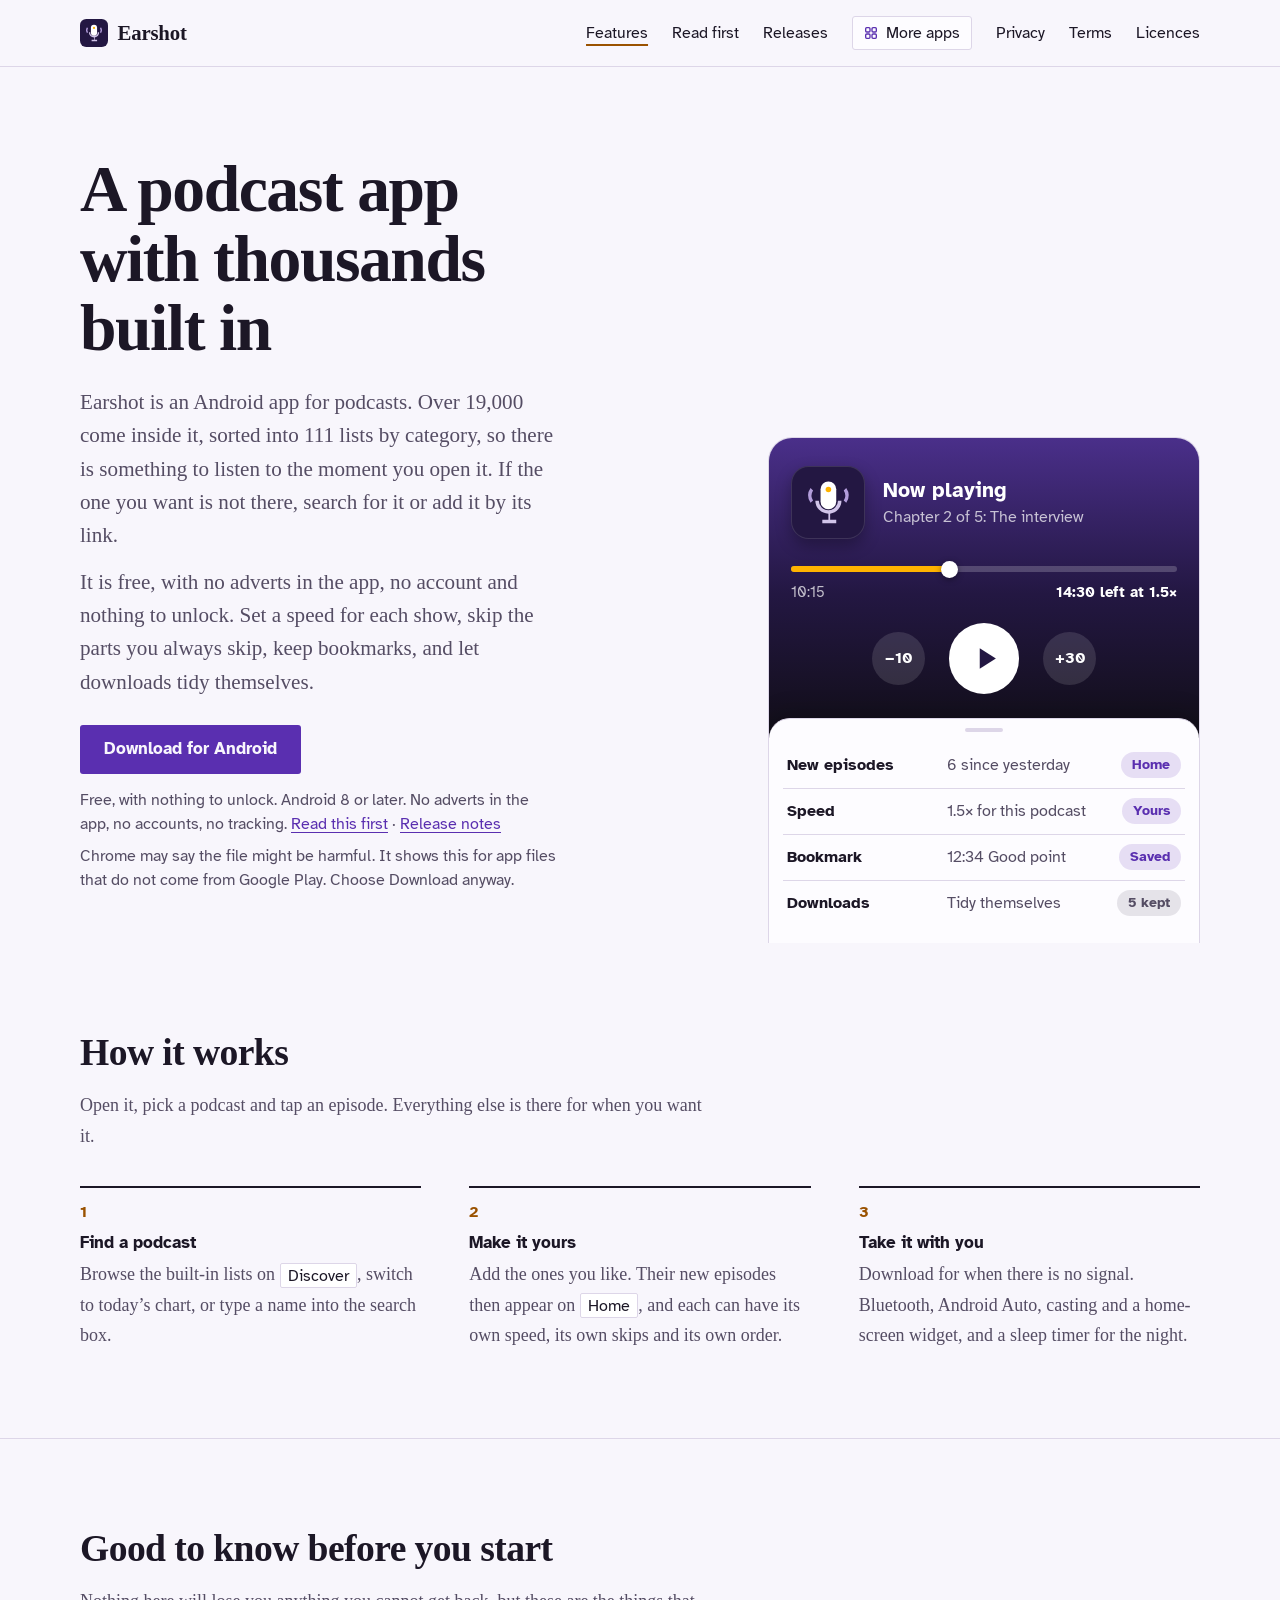
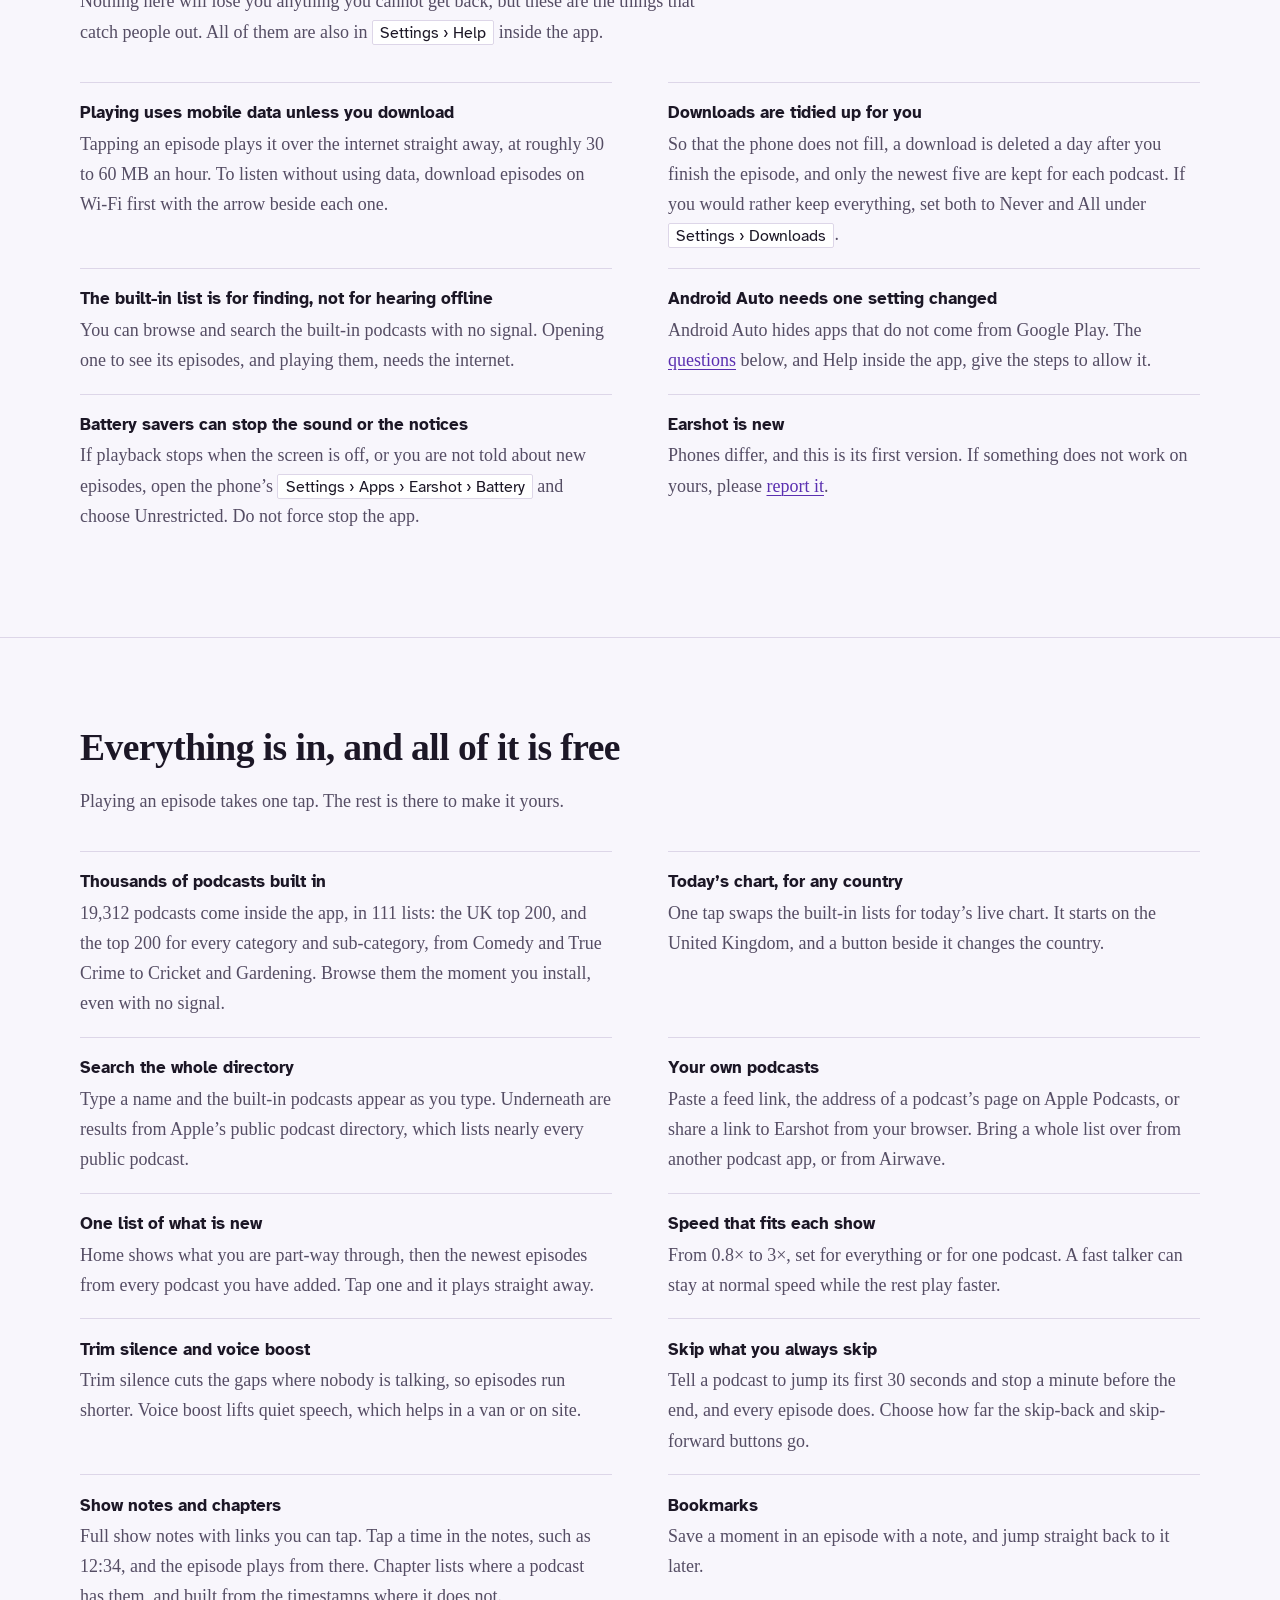
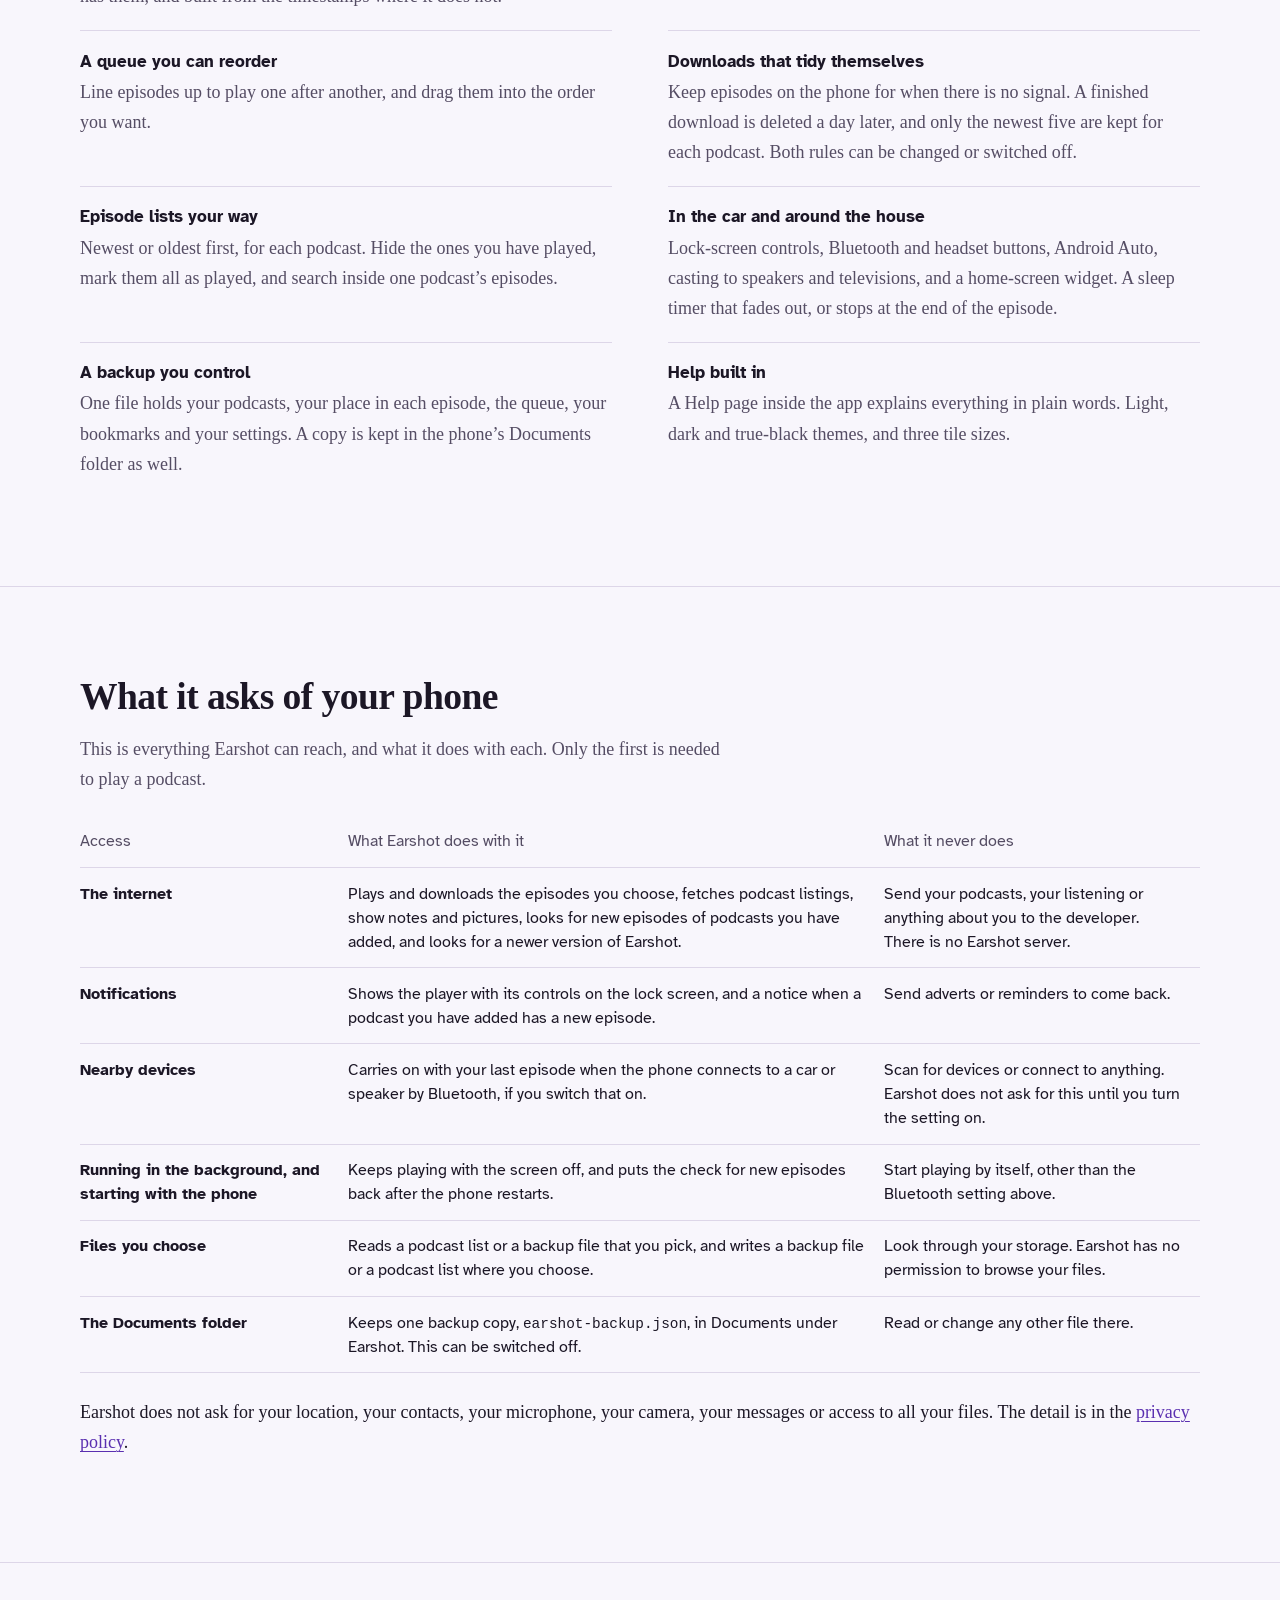
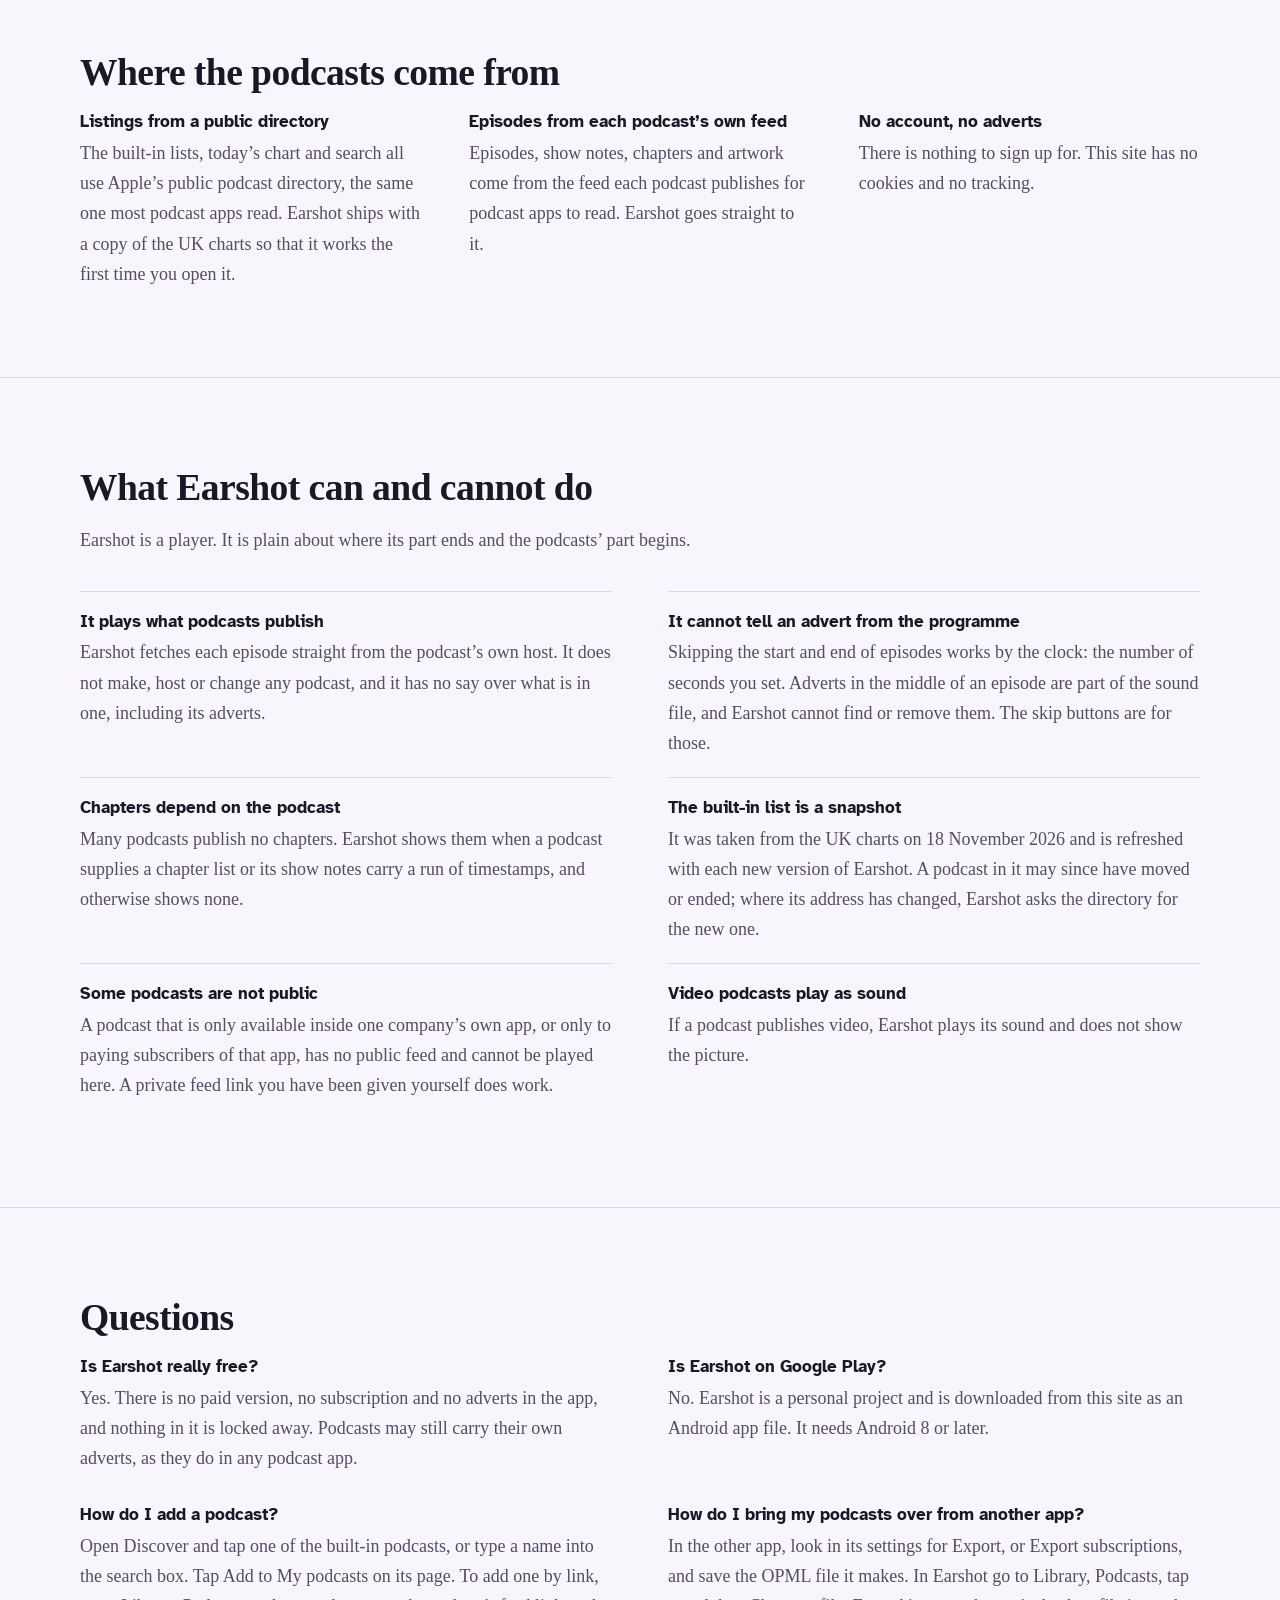
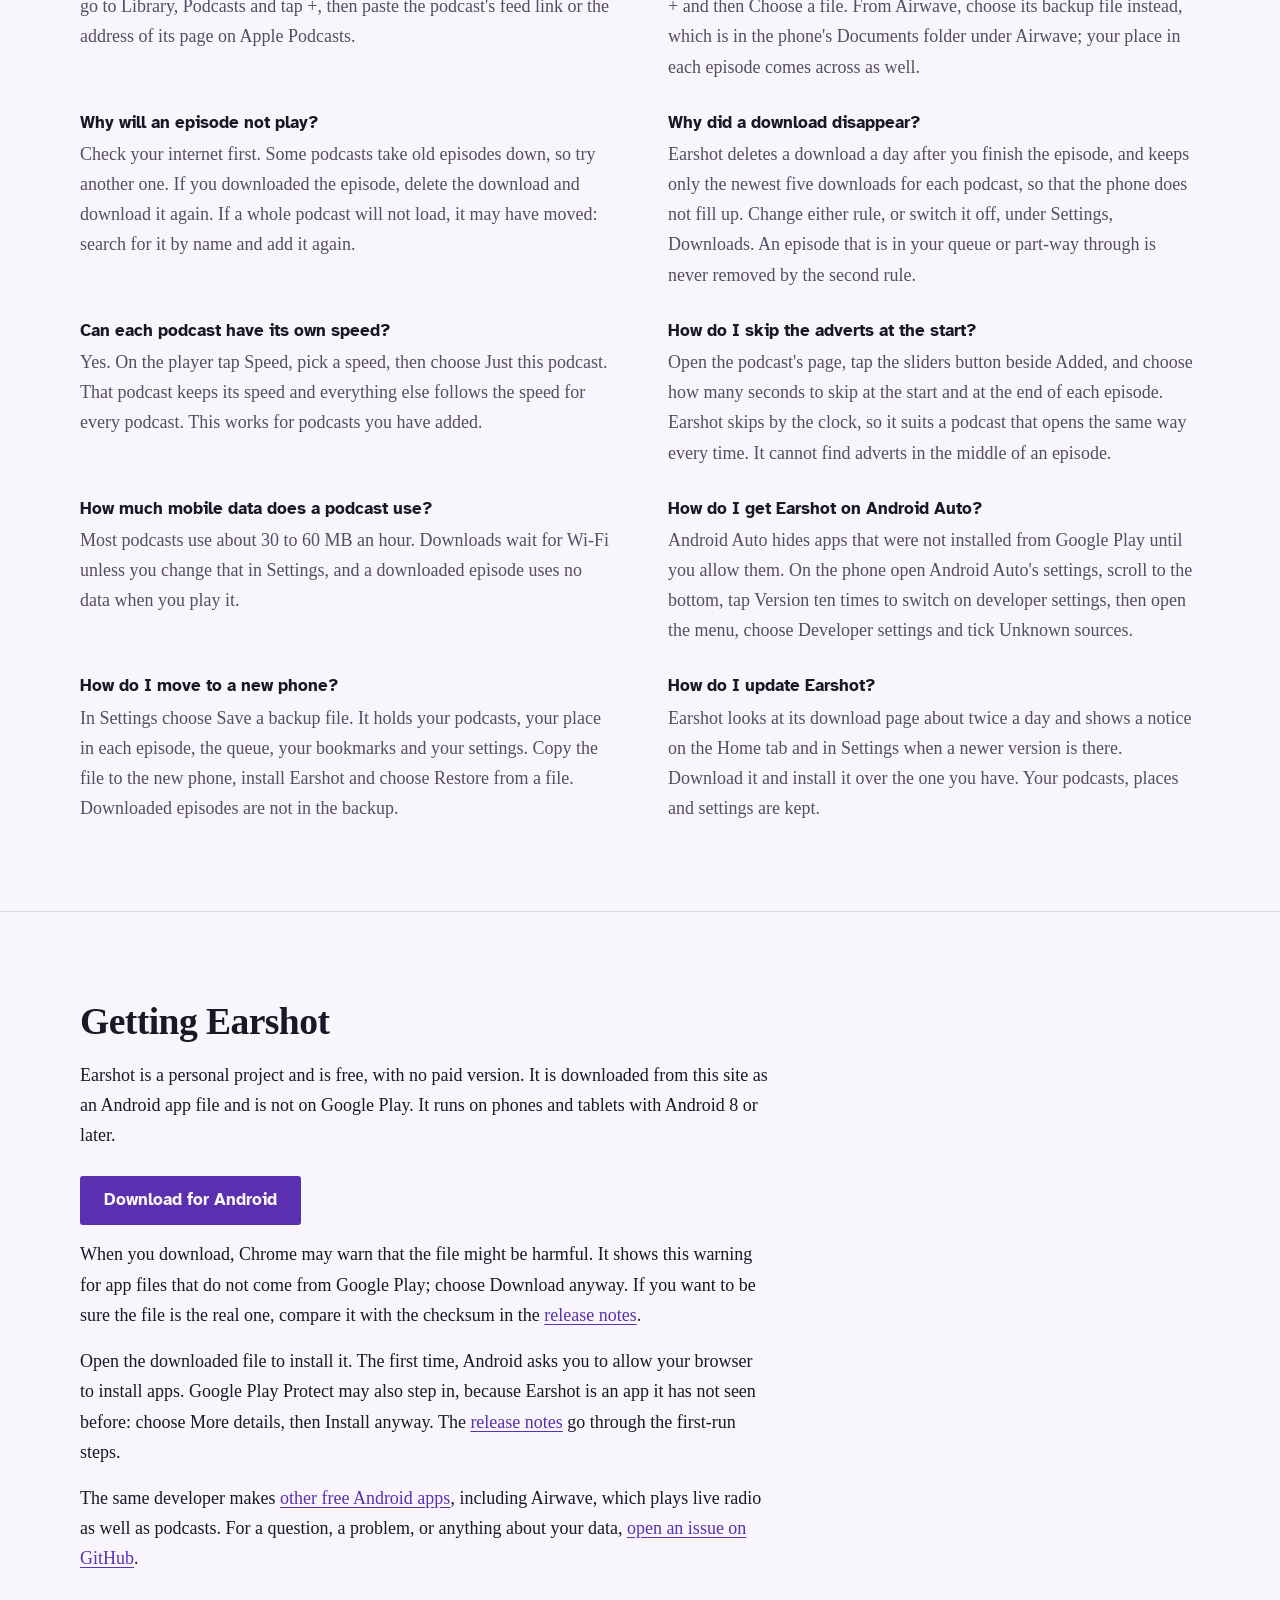
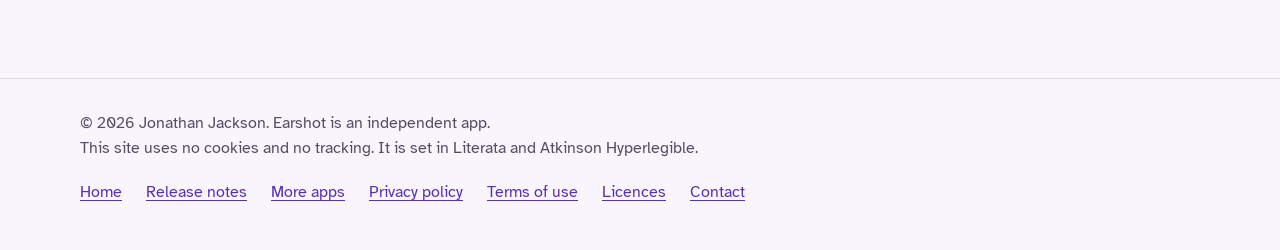
==== commit 9a62eb3f: "Website and app releases only: the app's source code is no longer published" ====
--- a/index.html
+++ b/index.html
@@ -131,7 +131,7 @@
 <ul class="plain">
 <li><h3>Listings from a public directory</h3><p>The built-in lists, today&rsquo;s chart and search all use Apple&rsquo;s public podcast directory, the same one most podcast apps read. Earshot ships with a copy of the UK charts so that it works the first time you open it.</p></li>
 <li><h3>Episodes from each podcast&rsquo;s own feed</h3><p>Episodes, show notes, chapters and artwork come from the feed each podcast publishes for podcast apps to read. Earshot goes straight to it.</p></li>
-<li><h3>Open source, no account, no adverts</h3><p>The <a href="https://github.com/CustomGPTer/earshot">source code</a> is public, so the claims on this page can be checked. There is nothing to sign up for. This site has no cookies and no tracking.</p></li>
+<li><h3>No account, no adverts</h3><p>There is nothing to sign up for. This site has no cookies and no tracking.</p></li>
 </ul>
 </div>
 </section>
@@ -184,7 +184,6 @@
 <li><a href="privacy.html">Privacy policy</a></li>
 <li><a href="terms.html">Terms of use</a></li>
 <li><a href="licences.html">Licences</a></li>
-<li><a href="https://github.com/CustomGPTer/earshot">Source code</a></li>
 <li><a href="https://github.com/CustomGPTer/earshot/issues">Contact</a></li>
 </ul></nav>
 </div>
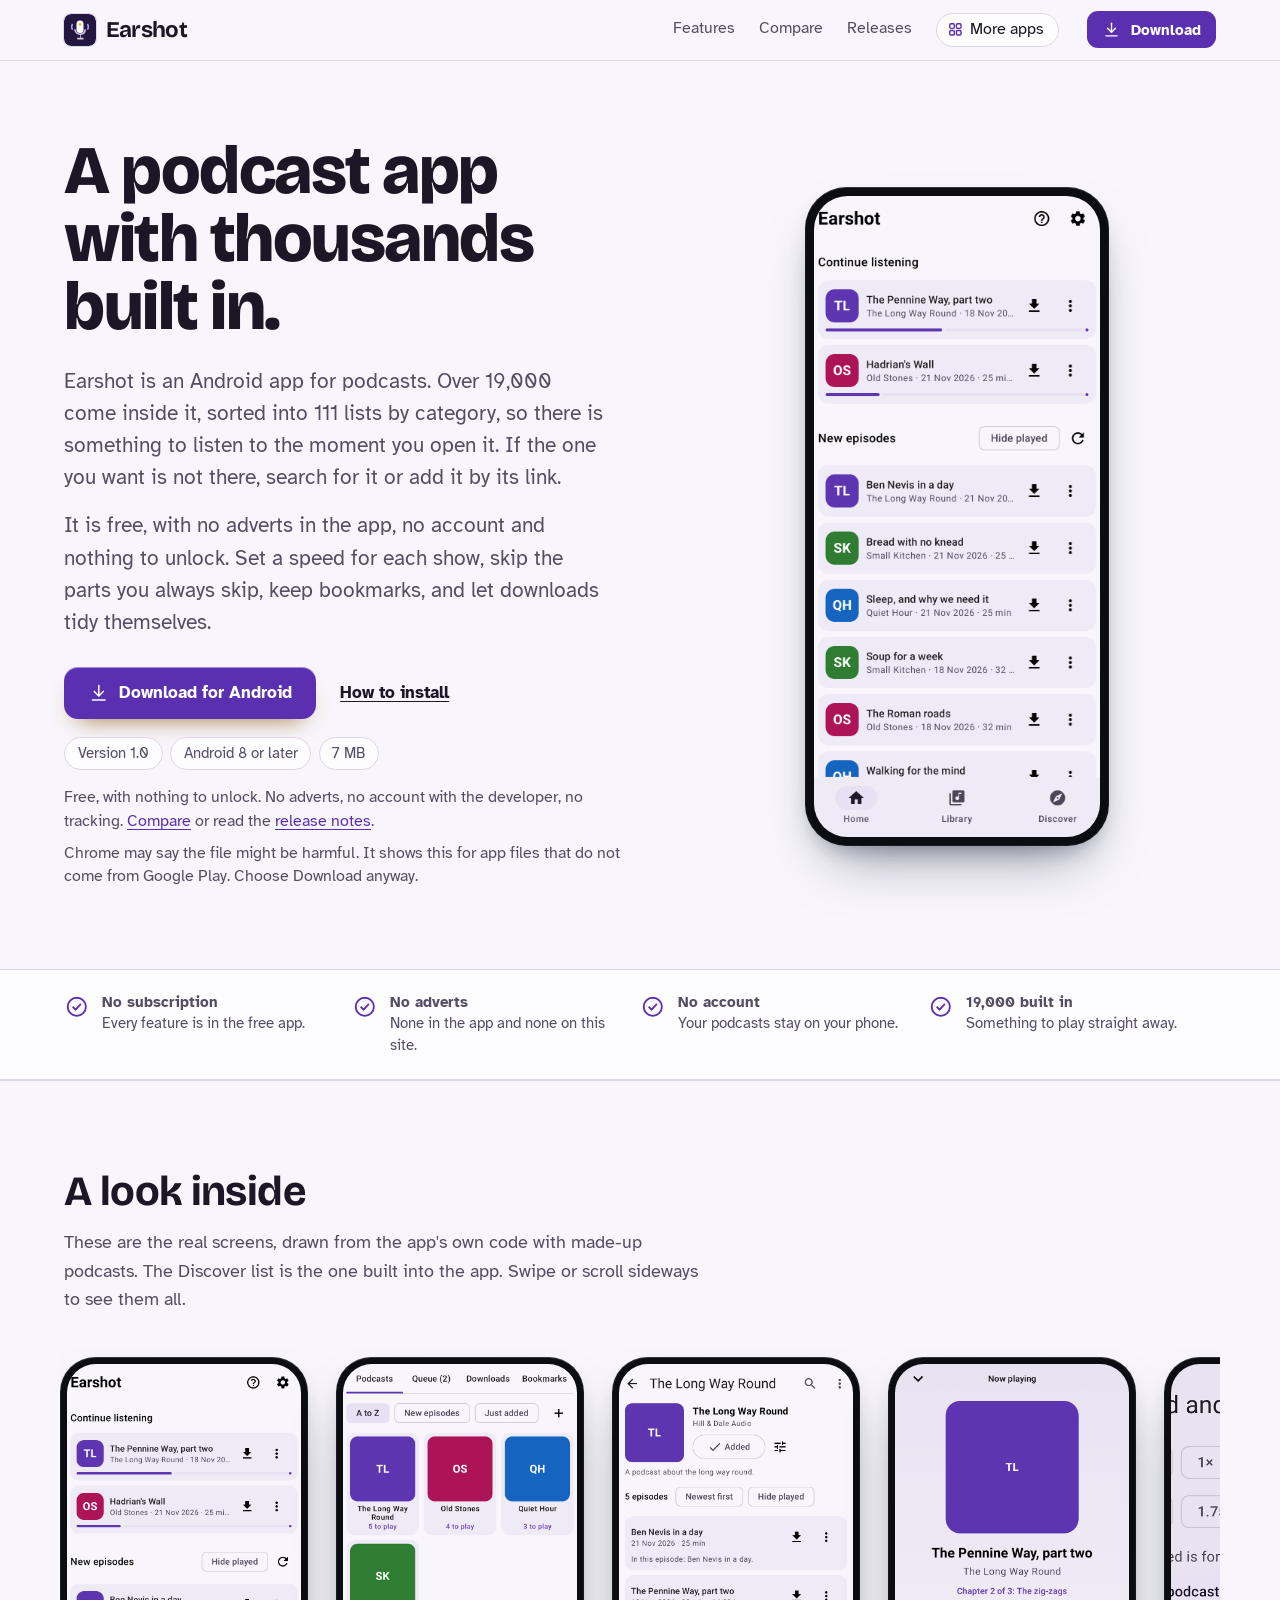
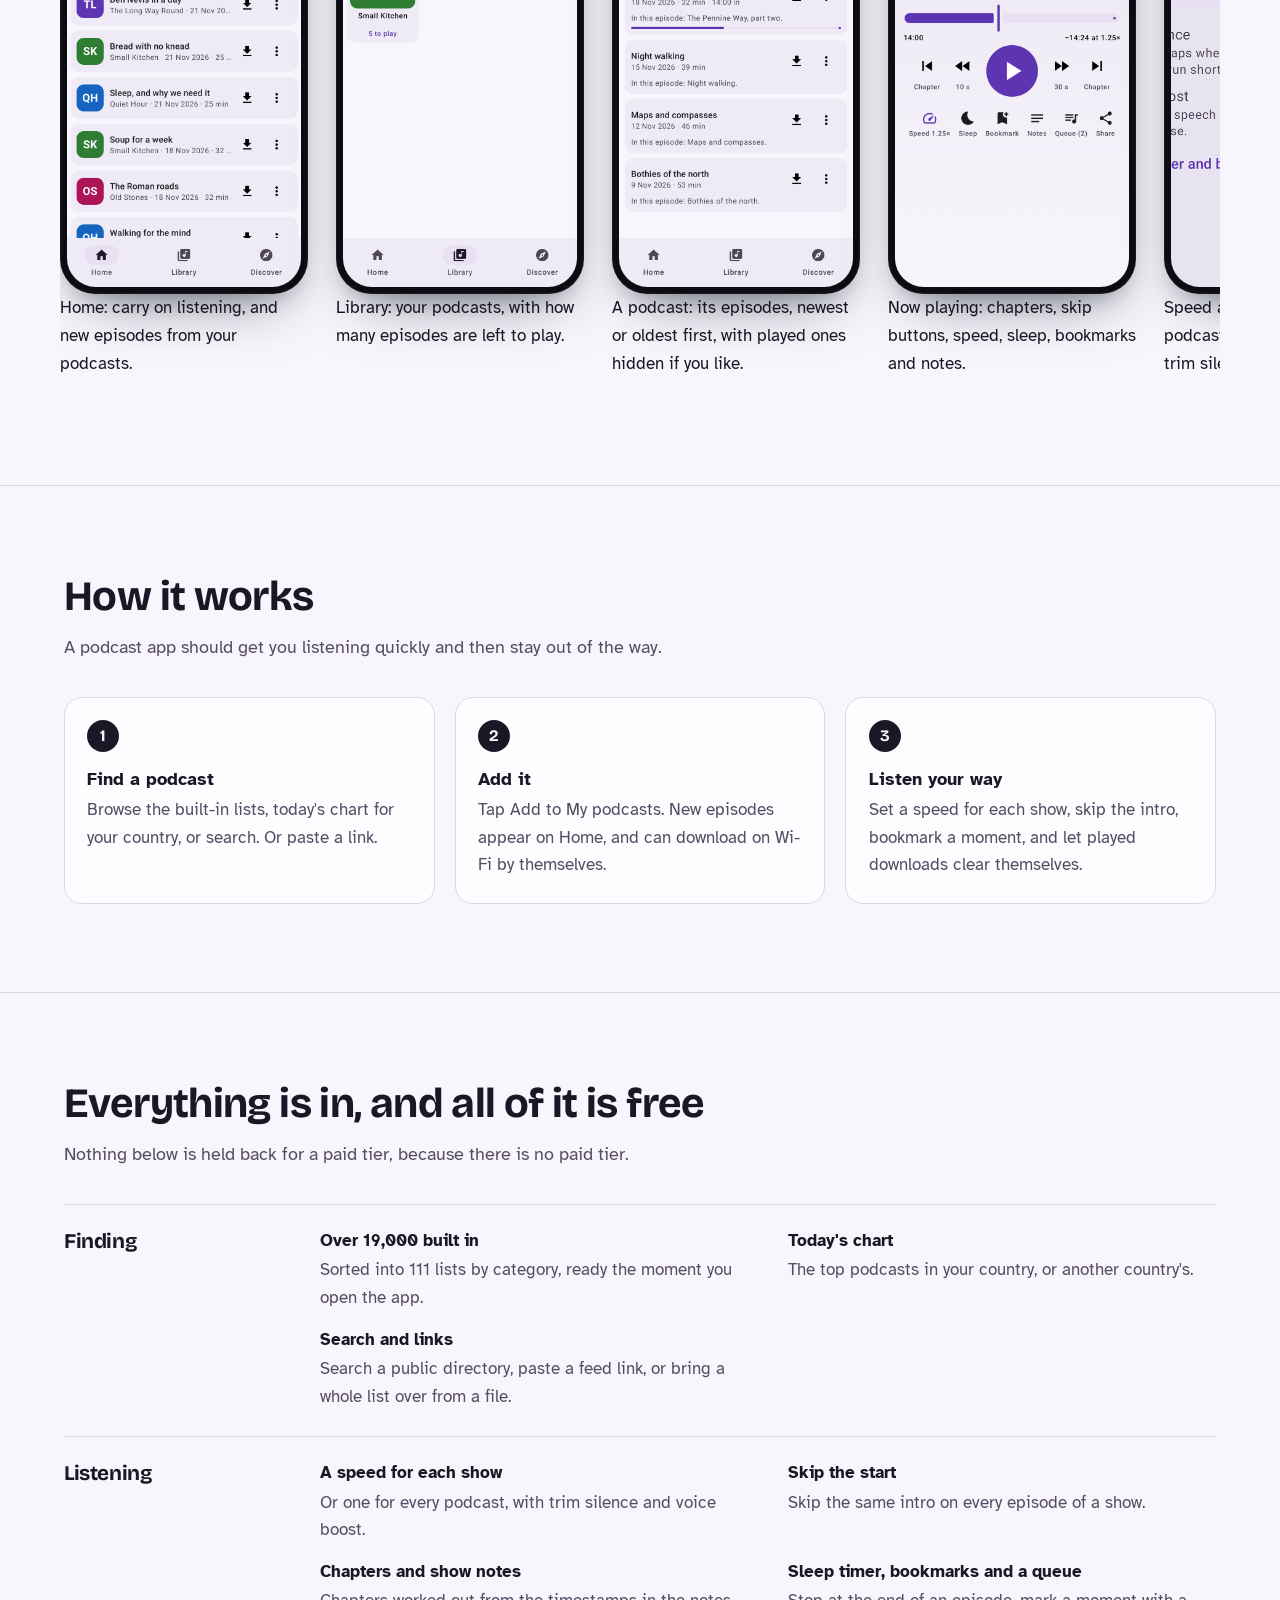
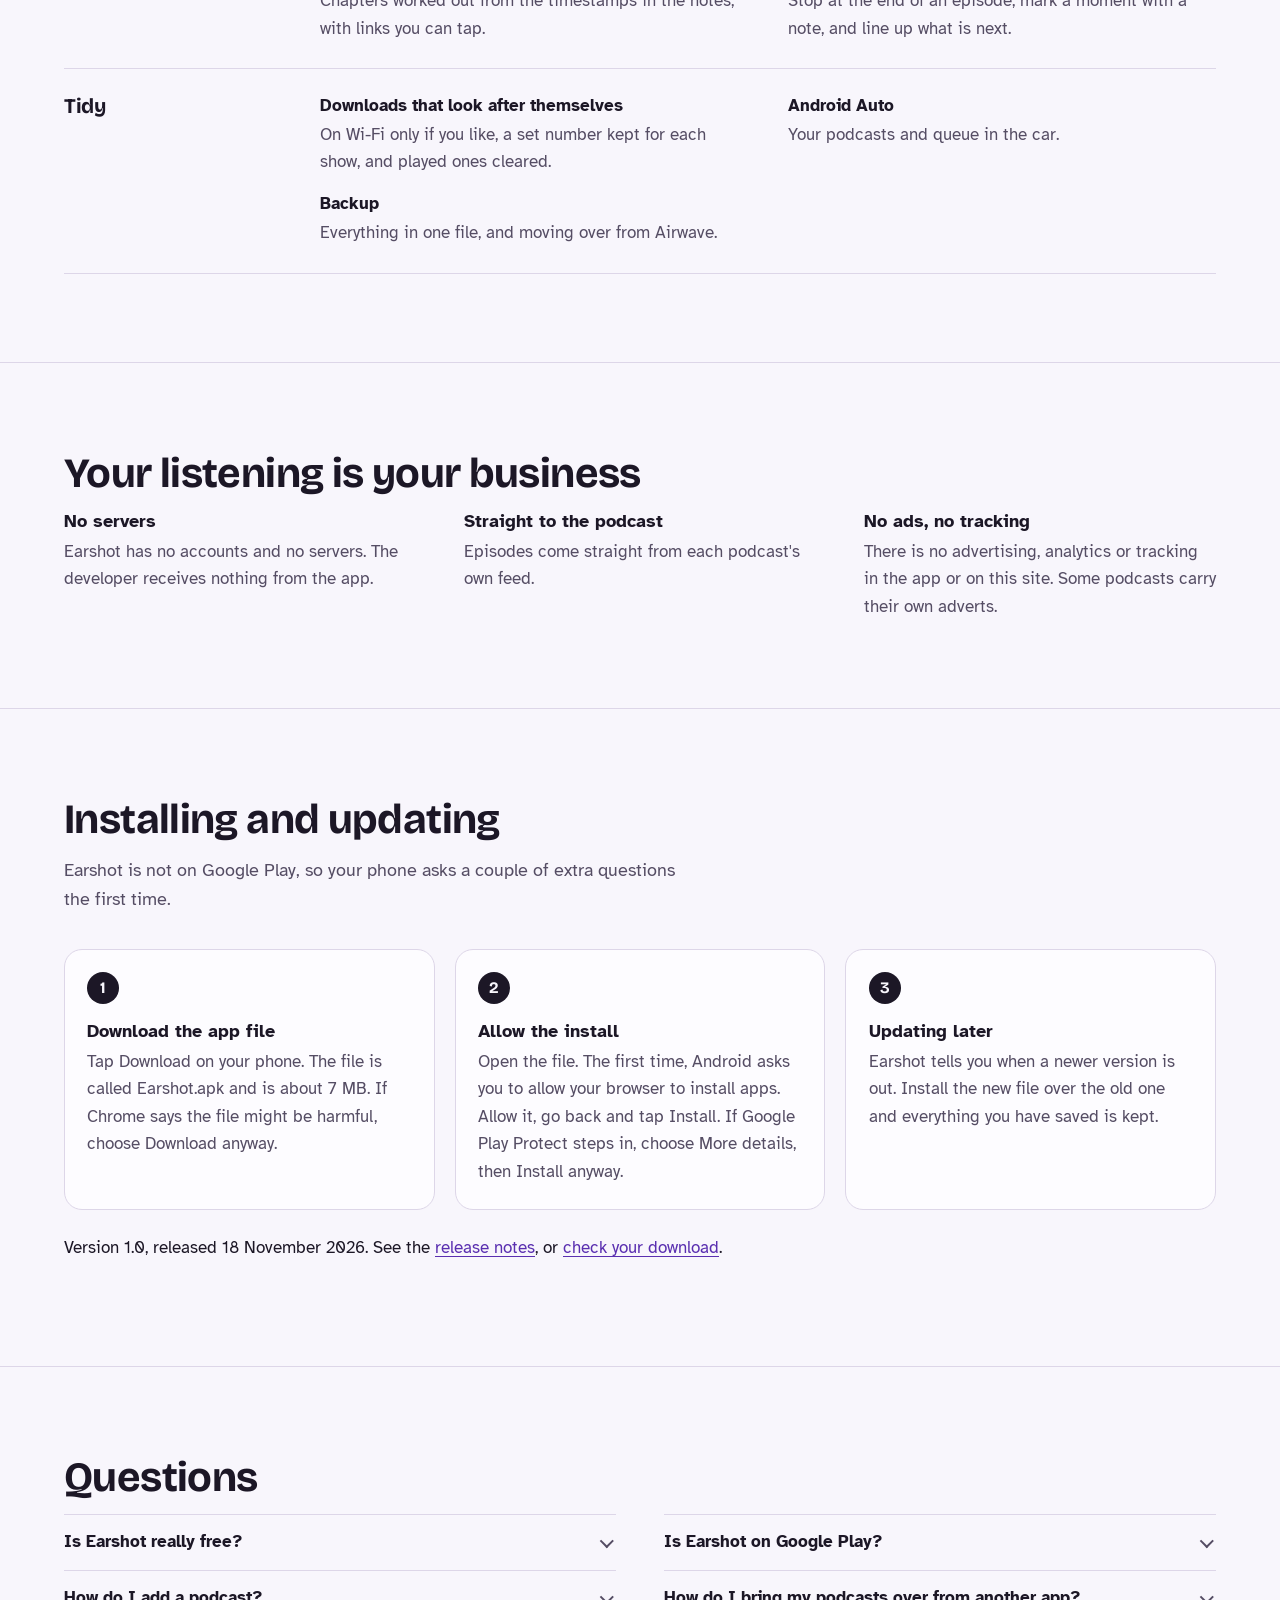
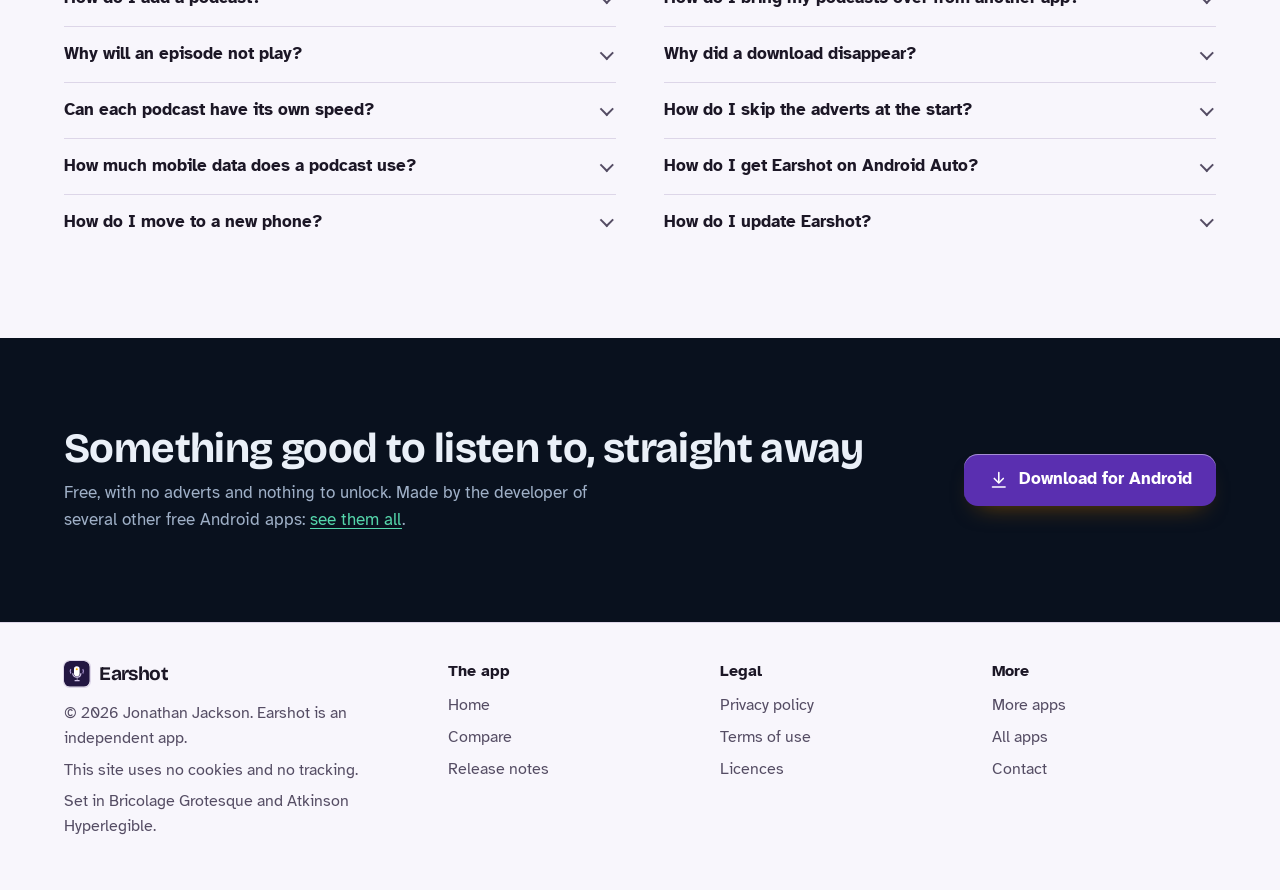
==== commit 1a1ad3a0: "Earshot site on the house layout, with real screens and a compare page sourced to Google Play" ====
--- a/index.html
+++ b/index.html
@@ -3,30 +3,32 @@
 <head>
 <meta charset="utf-8">
 <meta name="viewport" content="width=device-width, initial-scale=1">
-<title>Earshot: a free podcast app for Android</title>
-<meta name="description" content="Earshot is a free Android podcast app with over 19,000 podcasts built in by category. Speed for each show, chapters, bookmarks and downloads that tidy themselves. No adverts in the app.">
+<title>Earshot: a free podcast app for Android with thousands built in</title>
+<meta name="description" content="Earshot is a free podcast app for Android with over 19,000 podcasts built in, sorted by category: a speed for each show, skip the start, bookmarks, a queue, show notes with chapters, tidy downloads and Android Auto. No adverts in the app, no account.">
 <meta name="author" content="Jonathan Jackson">
 <link rel="canonical" href="https://customgpter.github.io/earshot/">
 <meta name="theme-color" content="#f8f6fc" media="(prefers-color-scheme: light)">
 <meta name="theme-color" content="#110e17" media="(prefers-color-scheme: dark)">
 <meta property="og:type" content="website">
 <meta property="og:site_name" content="Earshot">
-<meta property="og:title" content="Earshot: a free podcast app for Android">
-<meta property="og:description" content="Earshot is a free Android podcast app with over 19,000 podcasts built in by category. Speed for each show, chapters, bookmarks and downloads that tidy themselves. No adverts in the app.">
+<meta property="og:title" content="Earshot: a free podcast app for Android with thousands built in">
+<meta property="og:description" content="Earshot is a free podcast app for Android with over 19,000 podcasts built in, sorted by category: a speed for each show, skip the start, bookmarks, a queue, show notes with chapters, tidy downloads and Android Auto. No adverts in the app, no account.">
 <meta property="og:url" content="https://customgpter.github.io/earshot/">
 <meta property="og:image" content="https://customgpter.github.io/earshot/assets/og.png">
 <meta property="og:image:width" content="1200">
 <meta property="og:image:height" content="630">
-<meta property="og:image:alt" content="The Earshot icon, a microphone, beside the words: a podcast app with thousands built in">
+<meta property="og:image:alt" content="Earshot&#x27;s home screen with Continue listening and new episodes">
 <meta property="og:locale" content="en_GB">
 <meta name="twitter:card" content="summary_large_image">
-<link rel="icon" href="assets/favicon.svg" type="image/svg+xml">
-<link rel="apple-touch-icon" href="assets/apple-touch-icon.png">
-<link rel="preload" href="assets/fonts/literata-latin-700-normal.woff2" as="font" type="font/woff2" crossorigin>
-<link rel="preload" href="assets/fonts/literata-latin-400-normal.woff2" as="font" type="font/woff2" crossorigin>
-<link rel="stylesheet" href="assets/site.css?v=1">
-<script type="application/ld+json">{"@context":"https://schema.org","@type":"SoftwareApplication","name":"Earshot","url":"https://customgpter.github.io/earshot/","description":"Earshot is an Android podcast app with over 19,000 podcasts built in by category, a speed for each show, chapters and show notes, bookmarks, a queue and downloads that tidy themselves.","applicationCategory":"MultimediaApplication","applicationSubCategory":"Podcast player","operatingSystem":"Android 8 or later","softwareVersion":"1.0","downloadUrl":"https://github.com/CustomGPTer/earshot/releases/latest/download/Earshot.apk","releaseNotes":"https://customgpter.github.io/earshot/releases.html","offers":{"@type":"Offer","price":"0","priceCurrency":"GBP"},"inLanguage":"en-GB","image":"https://customgpter.github.io/earshot/assets/og.png","featureList":["Thousands of podcasts built in","Today’s chart, for any country","Search the whole directory","Your own podcasts","One list of what is new","Speed that fits each show","Trim silence and voice boost","Skip what you always skip","Show notes and chapters","Bookmarks","A queue you can reorder","Downloads that tidy themselves","Episode lists your way","In the car and around the house","A backup you control","Help built in"],"author":{"@type":"Person","name":"Jonathan Jackson"}}</script>
-<script type="application/ld+json">{"@context":"https://schema.org","@type":"WebSite","name":"Earshot","url":"https://customgpter.github.io/earshot/","inLanguage":"en-GB"}</script>
+<link rel="icon" href="./assets/favicon.svg" type="image/svg+xml">
+<link rel="apple-touch-icon" href="./assets/apple-touch-icon.png">
+<link rel="preload" href="./assets/fonts/bricolage-grotesque-latin.woff2" as="font" type="font/woff2" crossorigin>
+<link rel="preload" href="./assets/fonts/atkinson-hyperlegible-latin-400-normal.woff2" as="font" type="font/woff2" crossorigin>
+<link rel="stylesheet" href="./assets/site.css?v=1">
+<link rel="stylesheet" href="./assets/house.css?v=1">
+<link rel="stylesheet" href="./assets/apps-list.css?v=1">
+<script src="./assets/apps-list.js?v=1" defer></script>
+<script type="application/ld+json">{"@context":"https://schema.org","@type":"SoftwareApplication","name":"Earshot","url":"https://customgpter.github.io/earshot/","description":"Earshot is a free podcast app for Android with over 19,000 podcasts built in, sorted by category: a speed for each show, skip the start, bookmarks, a queue, show notes with chapters, tidy downloads and Android Auto. No adverts in the app, no account.","applicationCategory":"MultimediaApplication","operatingSystem":"Android 8 or later","softwareVersion":"1.0","downloadUrl":"https://github.com/CustomGPTer/earshot/releases/latest/download/Earshot.apk","releaseNotes":"https://customgpter.github.io/earshot/releases.html","offers":{"@type":"Offer","price":"0","priceCurrency":"GBP"},"inLanguage":"en-GB","image":"https://customgpter.github.io/earshot/assets/og.png","featureList":["Over 19,000 built in","Today's chart","Search and links","A speed for each show","Skip the start","Chapters and show notes","Sleep timer, bookmarks and a queue","Downloads that look after themselves","Android Auto","Backup"],"author":{"@type":"Person","name":"Jonathan Jackson"}}</script>
 <script type="application/ld+json">{"@context":"https://schema.org","@type":"FAQPage","mainEntity":[{"@type":"Question","name":"Is Earshot really free?","acceptedAnswer":{"@type":"Answer","text":"Yes. There is no paid version, no subscription and no adverts in the app, and nothing in it is locked away. Podcasts may still carry their own adverts, as they do in any podcast app."}},{"@type":"Question","name":"Is Earshot on Google Play?","acceptedAnswer":{"@type":"Answer","text":"No. Earshot is a personal project and is downloaded from this site as an Android app file. It needs Android 8 or later."}},{"@type":"Question","name":"How do I add a podcast?","acceptedAnswer":{"@type":"Answer","text":"Open Discover and tap one of the built-in podcasts, or type a name into the search box. Tap Add to My podcasts on its page. To add one by link, go to Library, Podcasts and tap +, then paste the podcast's feed link or the address of its page on Apple Podcasts."}},{"@type":"Question","name":"How do I bring my podcasts over from another app?","acceptedAnswer":{"@type":"Answer","text":"In the other app, look in its settings for Export, or Export subscriptions, and save the OPML file it makes. In Earshot go to Library, Podcasts, tap + and then Choose a file. From Airwave, choose its backup file instead, which is in the phone's Documents folder under Airwave; your place in each episode comes across as well."}},{"@type":"Question","name":"Why will an episode not play?","acceptedAnswer":{"@type":"Answer","text":"Check your internet first. Some podcasts take old episodes down, so try another one. If you downloaded the episode, delete the download and download it again. If a whole podcast will not load, it may have moved: search for it by name and add it again."}},{"@type":"Question","name":"Why did a download disappear?","acceptedAnswer":{"@type":"Answer","text":"Earshot deletes a download a day after you finish the episode, and keeps only the newest five downloads for each podcast, so that the phone does not fill up. Change either rule, or switch it off, under Settings, Downloads. An episode that is in your queue or part-way through is never removed by the second rule."}},{"@type":"Question","name":"Can each podcast have its own speed?","acceptedAnswer":{"@type":"Answer","text":"Yes. On the player tap Speed, pick a speed, then choose Just this podcast. That podcast keeps its speed and everything else follows the speed for every podcast. This works for podcasts you have added."}},{"@type":"Question","name":"How do I skip the adverts at the start?","acceptedAnswer":{"@type":"Answer","text":"Open the podcast's page, tap the sliders button beside Added, and choose how many seconds to skip at the start and at the end of each episode. Earshot skips by the clock, so it suits a podcast that opens the same way every time. It cannot find adverts in the middle of an episode."}},{"@type":"Question","name":"How much mobile data does a podcast use?","acceptedAnswer":{"@type":"Answer","text":"Most podcasts use about 30 to 60 MB an hour. Downloads wait for Wi-Fi unless you change that in Settings, and a downloaded episode uses no data when you play it."}},{"@type":"Question","name":"How do I get Earshot on Android Auto?","acceptedAnswer":{"@type":"Answer","text":"Android Auto hides apps that were not installed from Google Play until you allow them. On the phone open Android Auto's settings, scroll to the bottom, tap Version ten times to switch on developer settings, then open the menu, choose Developer settings and tick Unknown sources."}},{"@type":"Question","name":"How do I move to a new phone?","acceptedAnswer":{"@type":"Answer","text":"In Settings choose Save a backup file. It holds your podcasts, your place in each episode, the queue, your bookmarks and your settings. Copy the file to the new phone, install Earshot and choose Restore from a file. Downloaded episodes are not in the backup."}},{"@type":"Question","name":"How do I update Earshot?","acceptedAnswer":{"@type":"Answer","text":"Earshot looks at its download page about twice a day and shows a notice on the Home tab and in Settings when a newer version is there. Download it and install it over the one you have. Your podcasts, places and settings are kept."}}]}</script>
 </head>
 <body>
@@ -34,156 +36,106 @@
 <header class="masthead">
 <div class="wrap">
 <a class="brand" href="./" aria-label="Earshot home"><svg viewBox="0 0 108 108" aria-hidden="true"><rect width="108" height="108" rx="24" fill="#231742"/><g transform="translate(54 54) scale(1.32) translate(-54 -54)"><path fill="#fff" d="M54 30a9 9 0 0 1 9 9v14a9 9 0 0 1-18 0V39a9 9 0 0 1 9-9z"/><path fill="#d1c4e9" d="M39 52h4a11 11 0 0 0 22 0h4a15 15 0 0 1-13 14.9V74h7v4H47v-4h7v-7.1A15 15 0 0 1 39 52z"/><circle cx="54" cy="39.2" r="3.2" fill="#ffb300"/><path fill="#b39ddb" d="M33.5 37.5l2.9 2.7a11 11 0 0 0 0 11.6l-2.9 2.7a15 15 0 0 1 0-17zM74.5 37.5a15 15 0 0 1 0 17l-2.9-2.7a11 11 0 0 0 0-11.6z"/></g></svg><span>Earshot</span></a>
-<nav aria-label="Main"><ul><li><a href="./#features" aria-current="page">Features</a></li><li><a href="./#first">Read first</a></li><li><a href="releases.html">Releases</a></li><li><a class="more-apps" href="more-apps.html"><svg viewBox="0 0 24 24" aria-hidden="true"><rect x="4" y="4" width="6.5" height="6.5" rx="1.6"/><rect x="13.5" y="4" width="6.5" height="6.5" rx="1.6"/><rect x="4" y="13.5" width="6.5" height="6.5" rx="1.6"/><rect x="13.5" y="13.5" width="6.5" height="6.5" rx="1.6"/></svg>More apps</a></li><li><a href="privacy.html">Privacy</a></li><li><a href="terms.html">Terms</a></li><li><a href="licences.html">Licences</a></li></ul></nav>
+<nav aria-label="Main"><ul><li><a href="./#features">Features</a></li><li><a href="./compare.html">Compare</a></li><li><a href="./releases.html">Releases</a></li><li><a class="more-apps" href="./more-apps.html"><svg class="ico" viewBox="0 0 24 24" aria-hidden="true"><rect x="4" y="4" width="6.5" height="6.5" rx="1.6"/><rect x="13.5" y="4" width="6.5" height="6.5" rx="1.6"/><rect x="4" y="13.5" width="6.5" height="6.5" rx="1.6"/><rect x="13.5" y="13.5" width="6.5" height="6.5" rx="1.6"/></svg>More apps</a></li></ul></nav>
+<a class="button small" href="https://github.com/CustomGPTer/earshot/releases/latest/download/Earshot.apk"><svg class="ico" viewBox="0 0 24 24" aria-hidden="true"><path d="M12 4v11"/><path d="M7 10.5l5 5 5-5"/><path d="M5 20h14"/></svg>Download</a>
 </div>
 </header>
 <main id="main">
 <div class="hero">
 <div class="wrap hero-grid">
 <div class="hero-copy">
-<h1>A podcast app with thousands built in</h1>
-<p class="lede">Earshot is an Android app for podcasts. Over 19,000 come inside it, sorted into 111 lists by category, so there is something to listen to the moment you open it. If the one you want is not there, search for it or add it by its link.</p>
-<p class="lede">It is free, with no adverts in the app, no account and nothing to unlock. Set a speed for each show, skip the parts you always skip, keep bookmarks, and let downloads tidy themselves.</p>
-<p class="get"><a class="button" href="https://github.com/CustomGPTer/earshot/releases/latest/download/Earshot.apk">Download for Android</a></p>
-<p class="facts">Free, with nothing to unlock. Android 8 or later. No adverts in the app, no accounts, no tracking. <a href="#first">Read this first</a> &middot; <a href="releases.html">Release notes</a></p>
+<h1>A podcast app with thousands built in.</h1>
+<p class="lede">Earshot is an Android app for podcasts. Over 19,000 come inside it, sorted into 111 lists by category, so there is something to listen to the moment you open it. If the one you want is not there, search for it or add it by its link.</p><p class="lede">It is free, with no adverts in the app, no account and nothing to unlock. Set a speed for each show, skip the parts you always skip, keep bookmarks, and let downloads tidy themselves.</p>
+
+<p class="get" id="download"><a class="button" href="https://github.com/CustomGPTer/earshot/releases/latest/download/Earshot.apk"><svg class="ico" viewBox="0 0 24 24" aria-hidden="true"><path d="M12 4v11"/><path d="M7 10.5l5 5 5-5"/><path d="M5 20h14"/></svg>Download for Android</a><a class="aside" href="#install">How to install</a></p>
+<ul class="pills"><li>Version 1.0</li><li>Android 8 or later</li><li>7 MB</li></ul>
+<p class="facts">Free, with nothing to unlock. No adverts, no account with the developer, no tracking. <a href="compare.html">Compare</a> or read the <a href="releases.html">release notes</a>.</p>
 <p class="facts">Chrome may say the file might be harmful. It shows this for app files that do not come from Google Play. Choose Download anyway.</p>
 </div>
-<div class="demo" role="img" aria-label="An example of Earshot at work. An episode is playing at one and a half times speed, in the second of five chapters, with buttons to skip back ten seconds, play, and skip forward thirty. Below, a list shows six new episodes, a speed set for one podcast, a saved bookmark and downloads that tidy themselves."><div class="playing"><div class="pl-top"><span class="pl-art"><svg viewBox="18 14 72 80" aria-hidden="true"><g transform="translate(54 54) scale(1.32) translate(-54 -54)"><path fill="#fff" d="M54 30a9 9 0 0 1 9 9v14a9 9 0 0 1-18 0V39a9 9 0 0 1 9-9z"/><path fill="#d1c4e9" d="M39 52h4a11 11 0 0 0 22 0h4a15 15 0 0 1-13 14.9V74h7v4H47v-4h7v-7.1A15 15 0 0 1 39 52z"/><circle cx="54" cy="39.2" r="3.2" fill="#ffb300"/><path fill="#b39ddb" d="M33.5 37.5l2.9 2.7a11 11 0 0 0 0 11.6l-2.9 2.7a15 15 0 0 1 0-17zM74.5 37.5a15 15 0 0 1 0 17l-2.9-2.7a11 11 0 0 0 0-11.6z"/></g></svg></span><span class="pl-text"><span class="pl-name">Now playing</span><span class="pl-song">Chapter 2 of 5: The interview</span></span></div><div class="pl-line"><b></b><i></i></div><div class="pl-meta"><span>10:15</span><span class="pl-behind">14:30 left at 1.5&times;</span></div><div class="pl-keys"><span>&minus;10</span><span class="go"><svg viewBox="0 0 24 24" aria-hidden="true"><path fill="#231742" d="M8 5v14l11-7z"/></svg></span><span>+30</span></div></div><div class="sheet"><ul class="rows"><li class="row" style="--j:0"><span class="k">New episodes</span><span class="v">6 since yesterday</span><span class="t">Home</span></li><li class="row" style="--j:1"><span class="k">Speed</span><span class="v">1.5&times; for this podcast</span><span class="t">Yours</span></li><li class="row" style="--j:2"><span class="k">Bookmark</span><span class="v">12:34 Good point</span><span class="t">Saved</span></li><li class="row open" style="--j:3"><span class="k">Downloads</span><span class="v">Tidy themselves</span><span class="t">5 kept</span></li></ul></div></div>
+<div class="hero-phone"><div class="phone"><img src="./assets/screens/home.png" alt="Home: carry on listening, and new episodes from your podcasts." width="393" height="852" fetchpriority="high"></div></div>
 </div>
 </div>
+
+<section class="promises" aria-label="In short">
+<div class="wrap"><ul><li><svg class="ico" viewBox="0 0 24 24" aria-hidden="true"><circle cx="12" cy="12" r="8.5"/><path d="M8.6 12.4l2.3 2.3 4.5-4.9"/></svg><span><b>No subscription</b><span>Every feature is in the free app.</span></span></li><li><svg class="ico" viewBox="0 0 24 24" aria-hidden="true"><circle cx="12" cy="12" r="8.5"/><path d="M8.6 12.4l2.3 2.3 4.5-4.9"/></svg><span><b>No adverts</b><span>None in the app and none on this site.</span></span></li><li><svg class="ico" viewBox="0 0 24 24" aria-hidden="true"><circle cx="12" cy="12" r="8.5"/><path d="M8.6 12.4l2.3 2.3 4.5-4.9"/></svg><span><b>No account</b><span>Your podcasts stay on your phone.</span></span></li><li><svg class="ico" viewBox="0 0 24 24" aria-hidden="true"><circle cx="12" cy="12" r="8.5"/><path d="M8.6 12.4l2.3 2.3 4.5-4.9"/></svg><span><b>19,000 built in</b><span>Something to play straight away.</span></span></li></ul></div>
+</section>
+
+<section id="screens" aria-labelledby="screens-h">
+<div class="wrap">
+<h2 id="screens-h">A look inside</h2>
+<p class="intro">These are the real screens, drawn from the app&#x27;s own code with made-up podcasts. The Discover list is the one built into the app. Swipe or scroll sideways to see them all.</p>
+<div class="gallery" tabindex="0" role="region" aria-label="Screens from Earshot"><figure class="shot"><div class="phone"><img src="./assets/screens/home.png" alt="Home: carry on listening, and new episodes from your podcasts." width="393" height="852" loading="eager" decoding="async"></div><figcaption>Home: carry on listening, and new episodes from your podcasts.</figcaption></figure><figure class="shot"><div class="phone"><img src="./assets/screens/library.png" alt="Library: your podcasts, with how many episodes are left to play." width="393" height="852" loading="eager" decoding="async"></div><figcaption>Library: your podcasts, with how many episodes are left to play.</figcaption></figure><figure class="shot"><div class="phone"><img src="./assets/screens/podcast.png" alt="A podcast: its episodes, newest or oldest first, with played ones hidden if you like." width="393" height="852" loading="eager" decoding="async"></div><figcaption>A podcast: its episodes, newest or oldest first, with played ones hidden if you like.</figcaption></figure><figure class="shot"><div class="phone"><img src="./assets/screens/player.png" alt="Now playing: chapters, skip buttons, speed, sleep, bookmarks and notes." width="393" height="852" loading="eager" decoding="async"></div><figcaption>Now playing: chapters, skip buttons, speed, sleep, bookmarks and notes.</figcaption></figure><figure class="shot"><div class="phone"><img src="./assets/screens/speed.png" alt="Speed and sound, for every podcast or just this one, with trim silence." width="393" height="852" loading="eager" decoding="async"></div><figcaption>Speed and sound, for every podcast or just this one, with trim silence.</figcaption></figure><figure class="shot"><div class="phone"><img src="./assets/screens/queue.png" alt="The queue: plays top first, drag to change the order." width="393" height="852" loading="eager" decoding="async"></div><figcaption>The queue: plays top first, drag to change the order.</figcaption></figure><figure class="shot"><div class="phone"><img src="./assets/screens/bookmarks.png" alt="Bookmarks, with a note on each." width="393" height="852" loading="eager" decoding="async"></div><figcaption>Bookmarks, with a note on each.</figcaption></figure><figure class="shot"><div class="phone"><img src="./assets/screens/discover.png" alt="Discover: over 19,000 podcasts built in, by category, with today&#x27;s chart." width="393" height="852" loading="eager" decoding="async"></div><figcaption>Discover: over 19,000 podcasts built in, by category, with today&#x27;s chart.</figcaption></figure></div>
+</div>
+</section>
 
 <section id="how" aria-labelledby="how-h">
 <div class="wrap">
 <h2 id="how-h">How it works</h2>
-<p class="intro">Open it, pick a podcast and tap an episode. Everything else is there for when you want it.</p>
-<ol class="steps">
-<li><h3>Find a podcast</h3><p>Browse the built-in lists on <span class="path">Discover</span>, switch to today&rsquo;s chart, or type a name into the search box.</p></li>
-<li><h3>Make it yours</h3><p>Add the ones you like. Their new episodes then appear on <span class="path">Home</span>, and each can have its own speed, its own skips and its own order.</p></li>
-<li><h3>Take it with you</h3><p>Download for when there is no signal. Bluetooth, Android Auto, casting and a home-screen widget, and a sleep timer for the night.</p></li>
-</ol>
-</div>
-</section>
-
-<section id="first" aria-labelledby="first-h">
-<div class="wrap">
-<h2 id="first-h">Good to know before you start</h2>
-<p class="intro">Nothing here will lose you anything you cannot get back, but these are the things that catch people out. All of them are also in <span class="path">Settings &rsaquo; Help</span> inside the app.</p>
-<dl class="features">
-<div><dt>Playing uses mobile data unless you download</dt><dd>Tapping an episode plays it over the internet straight away, at roughly 30 to 60 MB an hour. To listen without using data, download episodes on Wi-Fi first with the arrow beside each one.</dd></div>
-<div><dt>Downloads are tidied up for you</dt><dd>So that the phone does not fill, a download is deleted a day after you finish the episode, and only the newest five are kept for each podcast. If you would rather keep everything, set both to Never and All under <span class="path">Settings &rsaquo; Downloads</span>.</dd></div>
-<div><dt>The built-in list is for finding, not for hearing offline</dt><dd>You can browse and search the built-in podcasts with no signal. Opening one to see its episodes, and playing them, needs the internet.</dd></div>
-<div><dt>Android Auto needs one setting changed</dt><dd>Android Auto hides apps that do not come from Google Play. The <a href="#questions">questions</a> below, and Help inside the app, give the steps to allow it.</dd></div>
-<div><dt>Battery savers can stop the sound or the notices</dt><dd>If playback stops when the screen is off, or you are not told about new episodes, open the phone&rsquo;s <span class="path">Settings &rsaquo; Apps &rsaquo; Earshot &rsaquo; Battery</span> and choose Unrestricted. Do not force stop the app.</dd></div>
-<div><dt>Earshot is new</dt><dd>Phones differ, and this is its first version. If something does not work on yours, please <a href="https://github.com/CustomGPTer/earshot/issues">report it</a>.</dd></div>
-</dl>
+<p class="intro">A podcast app should get you listening quickly and then stay out of the way.</p>
+<ol class="steps"><li><h3>Find a podcast</h3><p>Browse the built-in lists, today's chart for your country, or search. Or paste a link.</p></li><li><h3>Add it</h3><p>Tap Add to My podcasts. New episodes appear on Home, and can download on Wi-Fi by themselves.</p></li><li><h3>Listen your way</h3><p>Set a speed for each show, skip the intro, bookmark a moment, and let played downloads clear themselves.</p></li></ol>
 </div>
 </section>
 
 <section id="features" aria-labelledby="features-h">
 <div class="wrap">
 <h2 id="features-h">Everything is in, and all of it is free</h2>
-<p class="intro">Playing an episode takes one tap. The rest is there to make it yours.</p>
-<dl class="features">
-<div><dt>Thousands of podcasts built in</dt><dd>19,312 podcasts come inside the app, in 111 lists: the UK top 200, and the top 200 for every category and sub-category, from Comedy and True Crime to Cricket and Gardening. Browse them the moment you install, even with no signal.</dd></div>
-<div><dt>Today&rsquo;s chart, for any country</dt><dd>One tap swaps the built-in lists for today&rsquo;s live chart. It starts on the United Kingdom, and a button beside it changes the country.</dd></div>
-<div><dt>Search the whole directory</dt><dd>Type a name and the built-in podcasts appear as you type. Underneath are results from Apple&rsquo;s public podcast directory, which lists nearly every public podcast.</dd></div>
-<div><dt>Your own podcasts</dt><dd>Paste a feed link, the address of a podcast&rsquo;s page on Apple Podcasts, or share a link to Earshot from your browser. Bring a whole list over from another podcast app, or from Airwave.</dd></div>
-<div><dt>One list of what is new</dt><dd>Home shows what you are part-way through, then the newest episodes from every podcast you have added. Tap one and it plays straight away.</dd></div>
-<div><dt>Speed that fits each show</dt><dd>From 0.8&times; to 3&times;, set for everything or for one podcast. A fast talker can stay at normal speed while the rest play faster.</dd></div>
-<div><dt>Trim silence and voice boost</dt><dd>Trim silence cuts the gaps where nobody is talking, so episodes run shorter. Voice boost lifts quiet speech, which helps in a van or on site.</dd></div>
-<div><dt>Skip what you always skip</dt><dd>Tell a podcast to jump its first 30 seconds and stop a minute before the end, and every episode does. Choose how far the skip-back and skip-forward buttons go.</dd></div>
-<div><dt>Show notes and chapters</dt><dd>Full show notes with links you can tap. Tap a time in the notes, such as 12:34, and the episode plays from there. Chapter lists where a podcast has them, and built from the timestamps where it does not.</dd></div>
-<div><dt>Bookmarks</dt><dd>Save a moment in an episode with a note, and jump straight back to it later.</dd></div>
-<div><dt>A queue you can reorder</dt><dd>Line episodes up to play one after another, and drag them into the order you want.</dd></div>
-<div><dt>Downloads that tidy themselves</dt><dd>Keep episodes on the phone for when there is no signal. A finished download is deleted a day later, and only the newest five are kept for each podcast. Both rules can be changed or switched off.</dd></div>
-<div><dt>Episode lists your way</dt><dd>Newest or oldest first, for each podcast. Hide the ones you have played, mark them all as played, and search inside one podcast&rsquo;s episodes.</dd></div>
-<div><dt>In the car and around the house</dt><dd>Lock-screen controls, Bluetooth and headset buttons, Android Auto, casting to speakers and televisions, and a home-screen widget. A sleep timer that fades out, or stops at the end of the episode.</dd></div>
-<div><dt>A backup you control</dt><dd>One file holds your podcasts, your place in each episode, the queue, your bookmarks and your settings. A copy is kept in the phone&rsquo;s Documents folder as well.</dd></div>
-<div><dt>Help built in</dt><dd>A Help page inside the app explains everything in plain words. Light, dark and true-black themes, and three tile sizes.</dd></div>
-</dl>
+<p class="intro">Nothing below is held back for a paid tier, because there is no paid tier.</p>
+<div class="groups"><div class="group"><h3>Finding</h3><dl><div><dt>Over 19,000 built in</dt><dd>Sorted into 111 lists by category, ready the moment you open the app.</dd></div><div><dt>Today&#x27;s chart</dt><dd>The top podcasts in your country, or another country's.</dd></div><div><dt>Search and links</dt><dd>Search a public directory, paste a feed link, or bring a whole list over from a file.</dd></div></dl></div><div class="group"><h3>Listening</h3><dl><div><dt>A speed for each show</dt><dd>Or one for every podcast, with trim silence and voice boost.</dd></div><div><dt>Skip the start</dt><dd>Skip the same intro on every episode of a show.</dd></div><div><dt>Chapters and show notes</dt><dd>Chapters worked out from the timestamps in the notes, with links you can tap.</dd></div><div><dt>Sleep timer, bookmarks and a queue</dt><dd>Stop at the end of an episode, mark a moment with a note, and line up what is next.</dd></div></dl></div><div class="group"><h3>Tidy</h3><dl><div><dt>Downloads that look after themselves</dt><dd>On Wi-Fi only if you like, a set number kept for each show, and played ones cleared.</dd></div><div><dt>Android Auto</dt><dd>Your podcasts and queue in the car.</dd></div><div><dt>Backup</dt><dd>Everything in one file, and moving over from Airwave.</dd></div></dl></div></div>
 </div>
 </section>
 
-<section id="permissions" aria-labelledby="permissions-h">
+<section id="privacy" aria-labelledby="privacy-h">
 <div class="wrap">
-<h2 id="permissions-h">What it asks of your phone</h2>
-<p class="intro">This is everything Earshot can reach, and what it does with each. Only the first is needed to play a podcast.</p>
-<div class="scroll">
-<table>
-<thead><tr><th scope="col">Access</th><th scope="col">What Earshot does with it</th><th scope="col">What it never does</th></tr></thead>
-<tbody>
-<tr><th scope="row">The internet</th><td>Plays and downloads the episodes you choose, fetches podcast listings, show notes and pictures, looks for new episodes of podcasts you have added, and looks for a newer version of Earshot.</td><td>Send your podcasts, your listening or anything about you to the developer. There is no Earshot server.</td></tr>
-<tr><th scope="row">Notifications</th><td>Shows the player with its controls on the lock screen, and a notice when a podcast you have added has a new episode.</td><td>Send adverts or reminders to come back.</td></tr>
-<tr><th scope="row">Nearby devices</th><td>Carries on with your last episode when the phone connects to a car or speaker by Bluetooth, if you switch that on.</td><td>Scan for devices or connect to anything. Earshot does not ask for this until you turn the setting on.</td></tr>
-<tr><th scope="row">Running in the background, and starting with the phone</th><td>Keeps playing with the screen off, and puts the check for new episodes back after the phone restarts.</td><td>Start playing by itself, other than the Bluetooth setting above.</td></tr>
-<tr><th scope="row">Files you choose</th><td>Reads a podcast list or a backup file that you pick, and writes a backup file or a podcast list where you choose.</td><td>Look through your storage. Earshot has no permission to browse your files.</td></tr>
-<tr><th scope="row">The Documents folder</th><td>Keeps one backup copy, <code>earshot-backup.json</code>, in Documents under Earshot. This can be switched off.</td><td>Read or change any other file there.</td></tr>
-</tbody>
-</table>
-</div>
-<p class="after-table">Earshot does not ask for your location, your contacts, your microphone, your camera, your messages or access to all your files. The detail is in the <a href="privacy.html">privacy policy</a>.</p>
+<h2 id="privacy-h">Your listening is your business</h2>
+<ul class="plain"><li><h3>No servers</h3><p>Earshot has no accounts and no servers. The developer receives nothing from the app.</p></li><li><h3>Straight to the podcast</h3><p>Episodes come straight from each podcast's own feed.</p></li><li><h3>No ads, no tracking</h3><p>There is no advertising, analytics or tracking in the app or on this site. Some podcasts carry their own adverts.</p></li></ul>
 </div>
 </section>
 
-<section id="listings" aria-labelledby="listings-h">
+<section id="install" aria-labelledby="install-h">
 <div class="wrap">
-<h2 id="listings-h">Where the podcasts come from</h2>
-<ul class="plain">
-<li><h3>Listings from a public directory</h3><p>The built-in lists, today&rsquo;s chart and search all use Apple&rsquo;s public podcast directory, the same one most podcast apps read. Earshot ships with a copy of the UK charts so that it works the first time you open it.</p></li>
-<li><h3>Episodes from each podcast&rsquo;s own feed</h3><p>Episodes, show notes, chapters and artwork come from the feed each podcast publishes for podcast apps to read. Earshot goes straight to it.</p></li>
-<li><h3>No account, no adverts</h3><p>There is nothing to sign up for. This site has no cookies and no tracking.</p></li>
-</ul>
-</div>
-</section>
-
-<section id="limits" aria-labelledby="limits-h">
-<div class="wrap">
-<h2 id="limits-h">What Earshot can and cannot do</h2>
-<p class="intro">Earshot is a player. It is plain about where its part ends and the podcasts&rsquo; part begins.</p>
-<dl class="features">
-<div><dt>It plays what podcasts publish</dt><dd>Earshot fetches each episode straight from the podcast&rsquo;s own host. It does not make, host or change any podcast, and it has no say over what is in one, including its adverts.</dd></div>
-<div><dt>It cannot tell an advert from the programme</dt><dd>Skipping the start and end of episodes works by the clock: the number of seconds you set. Adverts in the middle of an episode are part of the sound file, and Earshot cannot find or remove them. The skip buttons are for those.</dd></div>
-<div><dt>Chapters depend on the podcast</dt><dd>Many podcasts publish no chapters. Earshot shows them when a podcast supplies a chapter list or its show notes carry a run of timestamps, and otherwise shows none.</dd></div>
-<div><dt>The built-in list is a snapshot</dt><dd>It was taken from the UK charts on 18 November 2026 and is refreshed with each new version of Earshot. A podcast in it may since have moved or ended; where its address has changed, Earshot asks the directory for the new one.</dd></div>
-<div><dt>Some podcasts are not public</dt><dd>A podcast that is only available inside one company&rsquo;s own app, or only to paying subscribers of that app, has no public feed and cannot be played here. A private feed link you have been given yourself does work.</dd></div>
-<div><dt>Video podcasts play as sound</dt><dd>If a podcast publishes video, Earshot plays its sound and does not show the picture.</dd></div>
-</dl>
+<h2 id="install-h">Installing and updating</h2>
+<p class="intro">Earshot is not on Google Play, so your phone asks a couple of extra questions the first time.</p>
+<ol class="steps"><li><h3>Download the app file</h3><p>Tap Download on your phone. The file is called Earshot.apk and is about 7 MB. If Chrome says the file might be harmful, choose Download anyway.</p></li><li><h3>Allow the install</h3><p>Open the file. The first time, Android asks you to allow your browser to install apps. Allow it, go back and tap Install. If Google Play Protect steps in, choose More details, then Install anyway.</p></li><li><h3>Updating later</h3><p>Earshot tells you when a newer version is out. Install the new file over the old one and everything you have saved is kept.</p></li></ol>
+<p class="after-table">Version 1.0, released 18 November 2026. See the <a href="releases.html">release notes</a>, or <a href="releases.html#checking">check your download</a>.</p>
 </div>
 </section>
 
 <section id="questions" aria-labelledby="questions-h">
 <div class="wrap">
 <h2 id="questions-h">Questions</h2>
-<div class="faq">
-<div><h3>Is Earshot really free?</h3><p>Yes. There is no paid version, no subscription and no adverts in the app, and nothing in it is locked away. Podcasts may still carry their own adverts, as they do in any podcast app.</p></div><div><h3>Is Earshot on Google Play?</h3><p>No. Earshot is a personal project and is downloaded from this site as an Android app file. It needs Android 8 or later.</p></div><div><h3>How do I add a podcast?</h3><p>Open Discover and tap one of the built-in podcasts, or type a name into the search box. Tap Add to My podcasts on its page. To add one by link, go to Library, Podcasts and tap +, then paste the podcast's feed link or the address of its page on Apple Podcasts.</p></div><div><h3>How do I bring my podcasts over from another app?</h3><p>In the other app, look in its settings for Export, or Export subscriptions, and save the OPML file it makes. In Earshot go to Library, Podcasts, tap + and then Choose a file. From Airwave, choose its backup file instead, which is in the phone's Documents folder under Airwave; your place in each episode comes across as well.</p></div><div><h3>Why will an episode not play?</h3><p>Check your internet first. Some podcasts take old episodes down, so try another one. If you downloaded the episode, delete the download and download it again. If a whole podcast will not load, it may have moved: search for it by name and add it again.</p></div><div><h3>Why did a download disappear?</h3><p>Earshot deletes a download a day after you finish the episode, and keeps only the newest five downloads for each podcast, so that the phone does not fill up. Change either rule, or switch it off, under Settings, Downloads. An episode that is in your queue or part-way through is never removed by the second rule.</p></div><div><h3>Can each podcast have its own speed?</h3><p>Yes. On the player tap Speed, pick a speed, then choose Just this podcast. That podcast keeps its speed and everything else follows the speed for every podcast. This works for podcasts you have added.</p></div><div><h3>How do I skip the adverts at the start?</h3><p>Open the podcast's page, tap the sliders button beside Added, and choose how many seconds to skip at the start and at the end of each episode. Earshot skips by the clock, so it suits a podcast that opens the same way every time. It cannot find adverts in the middle of an episode.</p></div><div><h3>How much mobile data does a podcast use?</h3><p>Most podcasts use about 30 to 60 MB an hour. Downloads wait for Wi-Fi unless you change that in Settings, and a downloaded episode uses no data when you play it.</p></div><div><h3>How do I get Earshot on Android Auto?</h3><p>Android Auto hides apps that were not installed from Google Play until you allow them. On the phone open Android Auto's settings, scroll to the bottom, tap Version ten times to switch on developer settings, then open the menu, choose Developer settings and tick Unknown sources.</p></div><div><h3>How do I move to a new phone?</h3><p>In Settings choose Save a backup file. It holds your podcasts, your place in each episode, the queue, your bookmarks and your settings. Copy the file to the new phone, install Earshot and choose Restore from a file. Downloaded episodes are not in the backup.</p></div><div><h3>How do I update Earshot?</h3><p>Earshot looks at its download page about twice a day and shows a notice on the Home tab and in Settings when a newer version is there. Download it and install it over the one you have. Your podcasts, places and settings are kept.</p></div>
-</div>
+<div class="faq"><details><summary>Is Earshot really free?</summary><p>Yes. There is no paid version, no subscription and no adverts in the app, and nothing in it is locked away. Podcasts may still carry their own adverts, as they do in any podcast app.</p></details><details><summary>Is Earshot on Google Play?</summary><p>No. Earshot is a personal project and is downloaded from this site as an Android app file. It needs Android 8 or later.</p></details><details><summary>How do I add a podcast?</summary><p>Open Discover and tap one of the built-in podcasts, or type a name into the search box. Tap Add to My podcasts on its page. To add one by link, go to Library, Podcasts and tap +, then paste the podcast's feed link or the address of its page on Apple Podcasts.</p></details><details><summary>How do I bring my podcasts over from another app?</summary><p>In the other app, look in its settings for Export, or Export subscriptions, and save the OPML file it makes. In Earshot go to Library, Podcasts, tap + and then Choose a file. From Airwave, choose its backup file instead, which is in the phone's Documents folder under Airwave; your place in each episode comes across as well.</p></details><details><summary>Why will an episode not play?</summary><p>Check your internet first. Some podcasts take old episodes down, so try another one. If you downloaded the episode, delete the download and download it again. If a whole podcast will not load, it may have moved: search for it by name and add it again.</p></details><details><summary>Why did a download disappear?</summary><p>Earshot deletes a download a day after you finish the episode, and keeps only the newest five downloads for each podcast, so that the phone does not fill up. Change either rule, or switch it off, under Settings, Downloads. An episode that is in your queue or part-way through is never removed by the second rule.</p></details><details><summary>Can each podcast have its own speed?</summary><p>Yes. On the player tap Speed, pick a speed, then choose Just this podcast. That podcast keeps its speed and everything else follows the speed for every podcast. This works for podcasts you have added.</p></details><details><summary>How do I skip the adverts at the start?</summary><p>Open the podcast's page, tap the sliders button beside Added, and choose how many seconds to skip at the start and at the end of each episode. Earshot skips by the clock, so it suits a podcast that opens the same way every time. It cannot find adverts in the middle of an episode.</p></details><details><summary>How much mobile data does a podcast use?</summary><p>Most podcasts use about 30 to 60 MB an hour. Downloads wait for Wi-Fi unless you change that in Settings, and a downloaded episode uses no data when you play it.</p></details><details><summary>How do I get Earshot on Android Auto?</summary><p>Android Auto hides apps that were not installed from Google Play until you allow them. On the phone open Android Auto's settings, scroll to the bottom, tap Version ten times to switch on developer settings, then open the menu, choose Developer settings and tick Unknown sources.</p></details><details><summary>How do I move to a new phone?</summary><p>In Settings choose Save a backup file. It holds your podcasts, your place in each episode, the queue, your bookmarks and your settings. Copy the file to the new phone, install Earshot and choose Restore from a file. Downloaded episodes are not in the backup.</p></details><details><summary>How do I update Earshot?</summary><p>Earshot looks at its download page about twice a day and shows a notice on the Home tab and in Settings when a newer version is there. Download it and install it over the one you have. Your podcasts, places and settings are kept.</p></details></div>
 </div>
 </section>
 
-<section id="get" aria-labelledby="get-h">
-<div class="wrap"><div class="measure">
-<h2 id="get-h">Getting Earshot</h2>
-<p>Earshot is a personal project and is free, with no paid version. It is downloaded from this site as an Android app file and is not on Google Play. It runs on phones and tablets with Android 8 or later.</p>
-<p class="get"><a class="button" href="https://github.com/CustomGPTer/earshot/releases/latest/download/Earshot.apk">Download for Android</a></p>
-<p>When you download, Chrome may warn that the file might be harmful. It shows this warning for app files that do not come from Google Play; choose Download anyway. If you want to be sure the file is the real one, compare it with the checksum in the <a href="releases.html#checking">release notes</a>.</p>
-<p>Open the downloaded file to install it. The first time, Android asks you to allow your browser to install apps. Google Play Protect may also step in, because Earshot is an app it has not seen before: choose More details, then Install anyway. The <a href="releases.html#installing">release notes</a> go through the first-run steps.</p>
-<p>The same developer makes <a href="more-apps.html">other free Android apps</a>, including Airwave, which plays live radio as well as podcasts. For a question, a problem, or anything about your data, <a href="https://github.com/CustomGPTer/earshot/issues">open an issue on GitHub</a>.</p>
-</div></div>
+<section class="closing" aria-labelledby="closing-h">
+<div class="wrap">
+<div><h2 id="closing-h">Something good to listen to, straight away</h2><p>Free, with no adverts and nothing to unlock. Made by the developer of several other free Android apps: <a href="more-apps.html">see them all</a>.</p></div>
+<a class="button" href="https://github.com/CustomGPTer/earshot/releases/latest/download/Earshot.apk"><svg class="ico" viewBox="0 0 24 24" aria-hidden="true"><path d="M12 4v11"/><path d="M7 10.5l5 5 5-5"/><path d="M5 20h14"/></svg>Download for Android</a>
+</div>
 </section>
 </main>
 <footer class="colophon">
 <div class="wrap">
 <div>
+<a class="brand" href="./" aria-label="Earshot home"><svg viewBox="0 0 108 108" aria-hidden="true"><rect width="108" height="108" rx="24" fill="#231742"/><g transform="translate(54 54) scale(1.32) translate(-54 -54)"><path fill="#fff" d="M54 30a9 9 0 0 1 9 9v14a9 9 0 0 1-18 0V39a9 9 0 0 1 9-9z"/><path fill="#d1c4e9" d="M39 52h4a11 11 0 0 0 22 0h4a15 15 0 0 1-13 14.9V74h7v4H47v-4h7v-7.1A15 15 0 0 1 39 52z"/><circle cx="54" cy="39.2" r="3.2" fill="#ffb300"/><path fill="#b39ddb" d="M33.5 37.5l2.9 2.7a11 11 0 0 0 0 11.6l-2.9 2.7a15 15 0 0 1 0-17zM74.5 37.5a15 15 0 0 1 0 17l-2.9-2.7a11 11 0 0 0 0-11.6z"/></g></svg><span>Earshot</span></a>
 <p>&copy; 2026 Jonathan Jackson. Earshot is an independent app.</p>
-<p>This site uses no cookies and no tracking. It is set in Literata and Atkinson Hyperlegible.</p>
+<p>This site uses no cookies and no tracking.</p>
+<p>Set in Bricolage Grotesque and Atkinson Hyperlegible.</p>
 </div>
-<nav aria-label="Footer"><ul>
+<nav aria-label="The app"><h2>The app</h2><ul>
 <li><a href="./">Home</a></li>
-<li><a href="releases.html">Release notes</a></li>
-<li><a href="more-apps.html">More apps</a></li>
-<li><a href="privacy.html">Privacy policy</a></li>
-<li><a href="terms.html">Terms of use</a></li>
-<li><a href="licences.html">Licences</a></li>
+<li><a href="./compare.html">Compare</a></li>
+<li><a href="./releases.html">Release notes</a></li>
+
+</ul></nav>
+<nav aria-label="Legal"><h2>Legal</h2><ul>
+<li><a href="./privacy.html">Privacy policy</a></li>
+<li><a href="./terms.html">Terms of use</a></li>
+<li><a href="./licences.html">Licences</a></li>
+</ul></nav>
+<nav aria-label="More"><h2>More</h2><ul>
+<li><a href="./more-apps.html">More apps</a></li>
+<li><a href="https://customgpter.github.io/">All apps</a></li>
 <li><a href="https://github.com/CustomGPTer/earshot/issues">Contact</a></li>
 </ul></nav>
 </div>
--- a/assets/site.css
+++ b/assets/site.css
@@ -1,229 +1,187 @@
-@font-face{font-family:"Literata";src:url("fonts/literata-latin-400-normal.woff2") format("woff2");font-weight:400;font-style:normal;font-display:swap}
-@font-face{font-family:"Literata";src:url("fonts/literata-latin-400-italic.woff2") format("woff2");font-weight:400;font-style:italic;font-display:swap}
-@font-face{font-family:"Literata";src:url("fonts/literata-latin-700-normal.woff2") format("woff2");font-weight:700;font-style:normal;font-display:swap}
+@font-face{font-family:"Bricolage Grotesque";src:url("fonts/bricolage-grotesque-latin.woff2") format("woff2");font-weight:200 800;font-style:normal;font-display:swap}
 @font-face{font-family:"Atkinson Hyperlegible";src:url("fonts/atkinson-hyperlegible-latin-400-normal.woff2") format("woff2");font-weight:400;font-style:normal;font-display:swap}
 @font-face{font-family:"Atkinson Hyperlegible";src:url("fonts/atkinson-hyperlegible-latin-700-normal.woff2") format("woff2");font-weight:700;font-style:normal;font-display:swap}
 
+/* Daylight page, night-time camera. The lamp colour is kept for the one thing to press and for what the camera has seen. */
 :root{
-  --paper:#f8f6fc; --sheet:#fdfcff; --ink:#1c1726; --soft:#554d64; --rule:#ddd6e8;
-  --key:#5a2fb0; --mark:#9a5200; --label:#ffffff; --label-ink:#1c1726;
-  --serif:"Literata",Georgia,"Times New Roman",serif;
+  --page:#f2f5f9; --panel:#ffffff; --raised:#e8edf3; --ink:#0d1a2b; --soft:#465468; --rule:#d2dae4;
+  --accent:#0a6a55; --accent-ink:#ffffff; --warn:#8a5200; --rec:#d3302f;
+  --lamp:#ffb347; --lamp-ink:#231400; --lamp-text:#8a5200;
+  --night:#09111e; --night-2:#111d30; --night-3:#1a2a43; --night-ink:#eaf0f8; --night-soft:#9fb0c7; --night-rule:#24364f; --iris:#55d6ab;
+  --display:"Bricolage Grotesque","Atkinson Hyperlegible",system-ui,sans-serif;
   --sans:"Atkinson Hyperlegible",system-ui,-apple-system,"Segoe UI",Roboto,sans-serif;
+  --mono:ui-monospace,SFMono-Regular,Menlo,Consolas,"Liberation Mono",monospace;
   color-scheme:light dark;
 }
 @media (prefers-color-scheme:dark){
-  :root{--paper:#110e17; --sheet:#1a1524; --ink:#ece7f5; --soft:#b0a7c2; --rule:#2c2539;
-    --key:#c3aef2; --mark:#ffb84d; --label:#221b30; --label-ink:#ece7f5}
+  :root{--page:#0a111b; --panel:#111a27; --raised:#182434; --ink:#e9eef5; --soft:#a0aec0; --rule:#243247;
+    --accent:#55d6ab; --accent-ink:#00281d; --warn:#ffb347; --rec:#ff6163; --lamp-text:#ffb347}
 }
 
 *,*::before,*::after{box-sizing:border-box}
-html{-webkit-text-size-adjust:100%;scroll-behavior:smooth}
+html{-webkit-text-size-adjust:100%;scroll-behavior:smooth;scroll-padding-top:5.5rem}
 @media (prefers-reduced-motion:reduce){html{scroll-behavior:auto}}
-body{margin:0;background:var(--paper);color:var(--ink);font:400 1.125rem/1.68 var(--serif);text-rendering:optimizeLegibility}
+body{margin:0;background:var(--page);color:var(--ink);font:400 1.0625rem/1.62 var(--sans);text-rendering:optimizeLegibility;-webkit-font-smoothing:antialiased}
 img,svg{max-width:100%;display:block}
-a{color:var(--key);text-decoration-thickness:.06em;text-underline-offset:.18em}
-a:hover{text-decoration-thickness:.12em}
-:focus-visible{outline:3px solid var(--mark);outline-offset:3px;border-radius:2px}
-code{font:.9em/1 ui-monospace,SFMono-Regular,Menlo,Consolas,monospace;overflow-wrap:anywhere}
-.skip{position:absolute;left:-999px;top:0;background:var(--ink);color:var(--paper);padding:.6rem 1rem;z-index:10}
-.skip:focus{left:.5rem;top:.5rem}
-
-.wrap{width:min(70rem,100% - 2.5rem);margin-inline:auto}
-.measure{max-width:43rem}
+a{color:var(--accent);text-decoration-thickness:.07em;text-underline-offset:.2em}
+a:hover{text-decoration-thickness:.13em}
+:focus-visible{outline:3px solid var(--lamp);outline-offset:3px;border-radius:6px}
+code{font:.9em/1 var(--mono);overflow-wrap:anywhere}
+h1,h2,h3{font-family:var(--display);font-weight:700;letter-spacing:-.015em;line-height:1.08;margin:0;text-wrap:balance}
+p{margin:0 0 1rem}
+.skip{position:absolute;left:-999px;top:0;background:var(--ink);color:var(--page);padding:.6rem 1rem;z-index:30;border-radius:0 0 8px 0}
+.skip:focus{left:0}
+.sr{position:absolute;width:1px;height:1px;overflow:hidden;clip-path:inset(50%);white-space:nowrap}
+.wrap{width:min(72rem,100% - 2.5rem);margin-inline:auto}
+.measure{max-width:44rem}
+.ico{width:1.25em;height:1.25em;flex:none;fill:none;stroke:currentColor;stroke-width:1.75;stroke-linecap:round;stroke-linejoin:round}
 
 /* ---------- masthead */
-.masthead{border-bottom:1px solid var(--rule)}
-.masthead .wrap{display:flex;flex-wrap:wrap;align-items:center;justify-content:space-between;gap:.5rem 2rem;padding-block:1rem}
-.brand{display:inline-flex;align-items:center;gap:.6rem;font:700 1.3rem/1 var(--serif);color:var(--ink);text-decoration:none;letter-spacing:-.01em}
-.brand svg{width:1.75rem;height:1.75rem;flex:none}
-.masthead nav ul{display:flex;flex-wrap:wrap;gap:.25rem 1.5rem;list-style:none;margin:0;padding:0;font:400 1rem/1.4 var(--sans)}
-.masthead nav a{color:var(--ink);text-decoration:none;padding-block:.35rem;display:inline-block}
-.masthead nav a:hover,.masthead nav a[aria-current="page"]{text-decoration:underline;text-decoration-color:var(--mark);text-decoration-thickness:.14em;text-underline-offset:.4em}
+.masthead{position:sticky;top:0;z-index:20;background:color-mix(in srgb,var(--page) 88%,transparent);-webkit-backdrop-filter:blur(14px) saturate(1.3);backdrop-filter:blur(14px) saturate(1.3);border-bottom:1px solid var(--rule)}
+.masthead .wrap{display:flex;flex-wrap:wrap;align-items:center;gap:.35rem 1.75rem;padding-block:.7rem}
+.brand{display:inline-flex;align-items:center;gap:.6rem;font:700 1.4rem/1 var(--display);letter-spacing:-.03em;color:var(--ink);text-decoration:none;margin-right:auto}
+.brand svg{width:2rem;height:2rem;flex:none;border-radius:.5rem;box-shadow:0 0 0 1px var(--rule)}
+.masthead nav ul{display:flex;flex-wrap:wrap;align-items:center;gap:.15rem 1.5rem;list-style:none;margin:0;padding:0;font-size:1rem;line-height:1.3}
+.masthead nav a{display:inline-flex;align-items:center;gap:.4rem;color:var(--soft);text-decoration:none;padding-block:.45rem;border-bottom:2px solid transparent}
+.masthead nav a:hover{color:var(--ink)}
+.masthead nav a[aria-current="page"]{color:var(--ink);border-bottom-color:var(--lamp)}
+.masthead nav a.more-apps{color:var(--ink);border:1px solid var(--rule);border-radius:999px;padding:.34rem .85rem .34rem .65rem;background:var(--panel)}
+.masthead nav a.more-apps .ico{width:1.05em;height:1.05em;color:var(--accent);stroke-width:2}
+.masthead nav a.more-apps:hover,.masthead nav a.more-apps[aria-current="page"]{border-color:var(--accent)}
+.button{display:inline-flex;align-items:center;gap:.6rem;background:var(--lamp);color:var(--lamp-ink);font:700 1.08rem/1.2 var(--sans);text-decoration:none;padding:.95rem 1.5rem;border-radius:14px;box-shadow:0 1px 0 rgba(255,255,255,.45) inset,0 12px 24px -14px rgba(138,82,0,.9)}
+.button:hover{background:#ffc56e}
+.button:active{transform:translateY(1px)}
+.button.small{font-size:.95rem;padding:.55rem .95rem;border-radius:11px;box-shadow:none}
+.button.quiet{background:none;box-shadow:none;border:1px solid var(--rule);color:var(--ink)}
+.button.quiet:hover{border-color:var(--ink);background:none}
+@media (max-width:52rem){
+  .masthead nav{order:3;flex:1 0 100%}
+  .masthead nav ul{gap:.1rem .85rem;font-size:.95rem}
+  .masthead nav .wide{display:none}
+}
+@media (max-width:24rem){.masthead nav a.more-apps .ico{display:none}.masthead nav a.more-apps{padding-inline:.7rem}}
 
 /* ---------- hero */
-.hero{padding-block:clamp(2.5rem,7vw,5.5rem) 0}
-.hero-grid{display:grid;gap:clamp(2rem,5vw,4rem);align-items:end}
-@media (min-width:60rem){.hero-grid{grid-template-columns:minmax(0,5fr) minmax(0,6fr)}}
-.hero-copy{padding-bottom:clamp(1rem,4vw,3.5rem)}
-h1{font:700 clamp(2.5rem,6.2vw,4.1rem)/1.06 var(--serif);letter-spacing:-.022em;margin:0 0 1.4rem;text-wrap:balance}
-.lede{font-size:clamp(1.15rem,2.1vw,1.32rem);line-height:1.58;color:var(--soft);margin:0 0 1.4rem;max-width:33rem}
-.facts{font:400 1rem/1.5 var(--sans);color:var(--soft);margin:0}
-
-/* the demo: the one place the page shows off */
-.demo{font:400 clamp(.82rem,1.5vw,1rem)/1.3 var(--sans);width:100%;max-width:27rem;margin-inline:auto;border:1px solid var(--rule);border-bottom:0;border-radius:1.5em 1.5em 0 0;background:var(--sheet);overflow:hidden}
-@media (min-width:60rem){.demo{margin-inline:auto 0}}
-.playing{color:#fff;padding:1.7em 1.4em 2.8em;background:linear-gradient(180deg,#4a2f8a 0,#231742 52%,#110e17 100%)}
-.pl-top{display:flex;align-items:center;gap:1.1em}
-.pl-art{flex:none;display:grid;place-items:center;width:4.6em;height:4.6em;border-radius:1.1em;background:#231742;box-shadow:0 .4em 1em rgba(0,0,0,.3),inset 0 0 0 1px rgba(255,255,255,.12)}
-.pl-art svg{width:3.3em;height:3.3em}
-.pl-text{min-width:0}
-.pl-name{display:block;font-weight:700;font-size:1.3em}
-.pl-song{display:block;color:rgba(255,255,255,.72);margin-top:.15em}
-.pl-line{position:relative;height:.36em;border-radius:1em;background:rgba(255,255,255,.2);margin:1.7em 0 .7em}
-.pl-line b{position:absolute;inset:0 59% 0 0;border-radius:1em;background:#ffb300}
-.pl-line i{position:absolute;left:41%;top:50%;width:1.05em;height:1.05em;margin:-.525em 0 0 -.525em;border-radius:50%;background:#fff;box-shadow:0 .1em .4em rgba(0,0,0,.4)}
-.pl-meta{display:flex;justify-content:space-between;gap:1em;font-size:.92em;color:rgba(255,255,255,.72)}
-.pl-behind{color:#fff;font-weight:700}
-.pl-keys{display:flex;justify-content:center;align-items:center;gap:1.5em;margin-top:1.3em}
-.pl-keys span{display:grid;place-items:center;width:3.3em;height:3.3em;border-radius:50%;background:rgba(255,255,255,.12);font-weight:700}
-.pl-keys .go{width:4.4em;height:4.4em;background:#fff}
-.pl-keys .go svg{width:2.2em;height:2.2em;margin-left:.15em}
-.sheet{position:relative;border-top:1px solid var(--rule);border-radius:1.3em 1.3em 0 0;margin-top:-1.3em;background:var(--sheet);padding:1.5em .9em 1.1em;box-shadow:0 -.5em 1.4em rgba(0,0,0,.14)}
-.sheet::before{content:"";position:absolute;left:50%;top:.6em;width:2.4em;height:.26em;margin-left:-1.2em;border-radius:1em;background:var(--rule)}
-.rows{list-style:none;margin:0;padding:0}
-.row{display:grid;grid-template-columns:minmax(0,9.2em) minmax(0,1fr) auto;align-items:center;gap:.8em;padding:.6em .25em;border-bottom:1px solid var(--rule)}
-.row:last-child{border-bottom:0}
-.row .k{font-weight:700;white-space:nowrap}
-.row .v{color:var(--soft);min-width:0;overflow:hidden;text-overflow:ellipsis;white-space:nowrap}
-.row .t{font-weight:700;font-size:.85em;border-radius:2em;padding:.3em .8em;white-space:nowrap;background:color-mix(in srgb,var(--key) 14%,transparent);color:var(--key)}
-.row.open .t{background:color-mix(in srgb,var(--soft) 14%,transparent);color:var(--soft)}
+.hero{padding-block:clamp(2.2rem,6vw,4.75rem) clamp(2.5rem,6vw,4.5rem);overflow:hidden}
+.hero-grid{display:grid;gap:clamp(2.25rem,5vw,4rem);align-items:center}
+@media (min-width:62rem){.hero-grid{grid-template-columns:minmax(0,11fr) minmax(0,10fr)}}
+.hero h1{font-size:clamp(2.6rem,6vw,4.25rem);font-weight:800;line-height:1;letter-spacing:-.022em;margin-bottom:1.5rem}
+.lede{font-size:clamp(1.14rem,2vw,1.3rem);line-height:1.55;color:var(--soft);margin:0 0 1rem;max-width:34rem}
+.get{display:flex;flex-wrap:wrap;align-items:center;gap:.9rem 1.5rem;margin:1.8rem 0 1.1rem}
+.get .aside{font-weight:700;color:var(--ink)}
+.facts{font-size:.98rem;line-height:1.5;color:var(--soft);margin:0 0 .5rem;max-width:36rem}
+.pills{display:flex;flex-wrap:wrap;gap:.45rem;list-style:none;margin:0 0 1rem;padding:0;font-size:.95rem}
+.pills li{border:1px solid var(--rule);border-radius:999px;padding:.22rem .8rem;background:var(--panel);color:var(--soft)}
+
+/* the monitor: the camera's view, the day beneath it, and the alert it sends */
+.monitor{position:relative;max-width:36rem;margin-inline:auto;width:100%;padding-bottom:3.1rem}
+@media (min-width:62rem){.monitor{margin-inline:auto 0}}
+.screen{position:relative;background:var(--night);border-radius:22px;padding:.6rem;box-shadow:0 0 0 1px var(--night-rule),0 30px 60px -30px rgba(9,17,30,.75)}
+.cam{position:relative;border-radius:15px;overflow:hidden;aspect-ratio:16/10;background:#0b1626}
+.cam svg{width:100%;height:100%}
+.cam text{font:700 15px var(--sans);fill:#231400}
+.hud{position:absolute;display:inline-flex;align-items:center;gap:.4rem;font:700 .76rem/1 var(--sans);color:var(--night-ink);background:rgba(6,12,22,.62);border-radius:999px;padding:.38rem .65rem;letter-spacing:.01em}
+.hud i{width:.5rem;height:.5rem;border-radius:50%;background:var(--iris)}
+.hud.watching{left:.7rem;top:.7rem}
+.hud.rec{right:.7rem;top:.7rem}
+.hud.rec i{background:#ff5a5c}
+.hud.stamp{left:.7rem;bottom:.7rem;font:400 .74rem/1 var(--mono);border-radius:6px;color:#d5deea}
+.hud.place{right:.7rem;bottom:.7rem;border-radius:6px;font-weight:400;color:#d5deea}
+.day{padding:.85rem .55rem 2rem;color:var(--night-soft);font-size:.8rem;line-height:1.2}
+.day-head{display:flex;justify-content:space-between;margin-bottom:.6rem}
+.day-head b{color:var(--night-ink)}
+.track{position:relative;height:1.5rem;border-radius:7px;background:repeating-linear-gradient(90deg,var(--night-3) 0 1px,transparent 1px calc(100% / 24)),var(--night-2);box-shadow:inset 0 0 0 1px var(--night-rule)}
+.ev{position:absolute;top:3px;bottom:3px;width:max(5px,1.1%);border-radius:3px;background:var(--iris);left:var(--at)}
+.ev.seen{background:var(--lamp)}
+.now{position:absolute;top:-4px;bottom:-4px;left:var(--at);width:2px;background:var(--night-ink);border-radius:2px}
+.hours{display:flex;justify-content:space-between;margin-top:.4rem;font-size:.72rem}
+.alert{position:absolute;right:-.4rem;bottom:0;display:flex;align-items:center;gap:.75rem;width:min(19rem,88%);background:var(--panel);color:var(--ink);border:1px solid var(--rule);border-radius:16px;padding:.65rem .8rem;box-shadow:0 18px 36px -18px rgba(9,17,30,.55)}
+.alert .thumb{flex:none;width:3.1rem;height:3.1rem;border-radius:10px;background:linear-gradient(160deg,#16263d,#0b1626);position:relative;overflow:hidden}
+.alert .thumb::before{content:"";position:absolute;left:50%;bottom:0;width:38%;height:62%;translate:-50% 0;border-radius:40% 40% 0 0;background:#6f86a6}
+.alert .thumb::after{content:"";position:absolute;left:50%;top:14%;width:26%;aspect-ratio:1;translate:-50% 0;border-radius:50%;background:#8ea4c2}
+.alert b{display:block;font-size:.98rem;line-height:1.25}
+.alert span{display:block;font-size:.86rem;color:var(--soft);line-height:1.3}
+.alert .dot{flex:none;width:.6rem;height:.6rem;border-radius:50%;background:var(--lamp);margin-left:auto;box-shadow:0 0 0 4px color-mix(in srgb,var(--lamp) 25%,transparent)}
+@media (max-width:26rem){.alert{right:0}}
 @media (prefers-reduced-motion:no-preference){
-  .row{animation:shelve .6s cubic-bezier(.2,.8,.25,1) both;animation-delay:calc(var(--j,0) * 90ms + 300ms)}
-  .row .t{animation:tagin .4s ease both;animation-delay:calc(var(--j,0) * 200ms + 1.2s)}
-  @keyframes shelve{from{opacity:0;transform:translateY(-1.1rem)}60%{opacity:1}to{opacity:1;transform:none}}
-  @keyframes tagin{from{opacity:0;transform:translateX(.6em)}to{opacity:1;transform:none}}
+  .cam .spill{animation:vg-in .9s ease-out .25s both}
+  .cam .who{animation:vg-step .9s cubic-bezier(.2,.8,.25,1) .9s both}
+  .cam .mark{animation:vg-lock .45s cubic-bezier(.3,1.4,.5,1) 1.7s both;transform-box:fill-box;transform-origin:center}
+  .hud.rec{animation:vg-in .3s ease-out 2.05s both}
+  .hud.rec i{animation:vg-blink 1.2s steps(2,jump-none) 2.3s 4}
+  .ev.seen,.now{animation:vg-pop .4s cubic-bezier(.3,1.5,.5,1) 2.4s both}
+  .alert{animation:vg-rise .6s cubic-bezier(.2,.8,.25,1) 2.9s both}
+  @keyframes vg-in{from{opacity:0}to{opacity:1}}
+  @keyframes vg-step{from{opacity:0;transform:translateX(18px)}to{opacity:1;transform:none}}
+  @keyframes vg-lock{from{opacity:0;transform:scale(1.12)}to{opacity:1;transform:none}}
+  @keyframes vg-blink{from{opacity:1}to{opacity:.25}}
+  @keyframes vg-pop{from{opacity:0;transform:scaleY(.2)}to{opacity:1;transform:none}}
+  @keyframes vg-rise{from{opacity:0;transform:translateY(14px)}to{opacity:1;transform:none}}
 }
 
 /* ---------- sections */
 section{padding-block:clamp(3rem,7vw,5.5rem)}
 section + section{border-top:1px solid var(--rule)}
-h2{font:700 clamp(1.7rem,3.4vw,2.35rem)/1.15 var(--serif);letter-spacing:-.015em;margin:0 0 1rem;text-wrap:balance}
-h3{font:700 1.08rem/1.35 var(--sans);margin:0 0 .3rem}
-p{margin:0 0 1rem}
-.intro{color:var(--soft);max-width:40rem;margin-bottom:2.2rem}
-
-.steps{list-style:none;counter-reset:s;margin:0;padding:0;display:grid;gap:2rem 3rem}
+h2{font-size:clamp(1.8rem,3.6vw,2.6rem);margin-bottom:.9rem}
+h3{font:700 1.1rem/1.3 var(--sans);letter-spacing:0;margin:0 0 .3rem}
+.intro{color:var(--soft);max-width:40rem;margin-bottom:2.2rem;font-size:1.1rem}
+
+.promises{padding-block:0;border-block:1px solid var(--rule);background:var(--panel)}
+.promises ul{list-style:none;margin:0;padding:0;display:grid;grid-template-columns:repeat(auto-fit,minmax(min(100%,14rem),1fr))}
+.promises li{display:flex;gap:.8rem;align-items:flex-start;padding:1.4rem 1.5rem 1.4rem 0}
+.promises .ico{width:1.6rem;height:1.6rem;color:var(--accent);margin-top:.1rem}
+.promises b{display:block;line-height:1.3}
+.promises span{color:var(--soft);font-size:.96rem;line-height:1.45;display:block}
+.hero + .promises{border-top:1px solid var(--rule)}
+
+.steps{list-style:none;counter-reset:s;margin:0;padding:0;display:grid;gap:1.25rem}
 @media (min-width:52rem){.steps{grid-template-columns:repeat(3,minmax(0,1fr))}}
-.steps li{counter-increment:s;border-top:2px solid var(--ink);padding-top:1rem}
-.steps li::before{content:counter(s);font:700 1rem/1 var(--sans);color:var(--mark);display:block;margin-bottom:.7rem}
+.steps li{counter-increment:s;background:var(--panel);border:1px solid var(--rule);border-radius:18px;padding:1.4rem 1.4rem 1.5rem}
+.steps li::before{content:counter(s);display:grid;place-items:center;width:2rem;height:2rem;border-radius:50%;background:var(--ink);color:var(--page);font:700 1rem/1 var(--display);margin-bottom:1rem}
 .steps p{margin:0;color:var(--soft)}
-.path{font:400 1rem/1.5 var(--sans);background:var(--label);color:var(--label-ink);border:1px solid var(--rule);border-radius:2px;padding:.1rem .45rem;white-space:nowrap}
-
-.features{display:grid;gap:0 3.5rem;margin:0}
-@media (min-width:46rem){.features{grid-template-columns:repeat(2,minmax(0,1fr))}}
-.features div{padding:1.15rem 0;border-top:1px solid var(--rule)}
-.features dt{font:700 1.08rem/1.35 var(--sans)}
-.features dd{margin:.25rem 0 0;color:var(--soft)}
+
+.notices{display:grid;gap:1.25rem}
+@media (min-width:52rem){.notices{grid-template-columns:repeat(2,minmax(0,1fr))}}
+.sense{background:var(--night);color:var(--night-ink);border-radius:20px;padding:1.5rem 1.5rem 1.6rem;box-shadow:0 0 0 1px var(--night-rule)}
+.sense h3{font:700 1.35rem/1.2 var(--display);letter-spacing:-.02em;margin-bottom:.35rem}
+.sense p{color:var(--night-soft);margin-bottom:1.1rem}
+.chips{display:flex;flex-wrap:wrap;gap:.5rem;list-style:none;margin:0;padding:0}
+.chips li{display:inline-flex;align-items:center;gap:.45rem;border:1px solid var(--night-rule);background:var(--night-2);border-radius:10px;padding:.42rem .75rem .42rem .6rem;font-size:.98rem;line-height:1.2}
+.chips .ico{color:var(--lamp)}
+
+.groups{display:grid;gap:0}
+.group{display:grid;gap:.4rem 3rem;padding-block:1.6rem;border-top:1px solid var(--rule)}
+.group:last-child{border-bottom:1px solid var(--rule)}
+@media (min-width:56rem){.group{grid-template-columns:13rem minmax(0,1fr)}}
+.group > h3{font:700 1.3rem/1.2 var(--display);letter-spacing:-.02em;color:var(--ink)}
+.group dl{margin:0;display:grid;gap:1.1rem 2.5rem}
+@media (min-width:40rem){.group dl{grid-template-columns:repeat(2,minmax(0,1fr))}}
+.group dt{font-weight:700;line-height:1.35}
+.group dd{margin:.2rem 0 0;color:var(--soft)}
+
+.setups{display:grid;gap:1.25rem}
+@media (min-width:52rem){.setups{grid-template-columns:repeat(2,minmax(0,1fr))}}
+.setup{background:var(--panel);border:1px solid var(--rule);border-radius:20px;padding:1.5rem}
+.setup h3{font:700 1.35rem/1.2 var(--display);letter-spacing:-.02em;margin-bottom:.9rem}
+.setup .kit{display:flex;align-items:center;gap:.6rem;color:var(--soft);font-size:.95rem;margin-bottom:1rem}
+.setup .kit .ico{width:1.9rem;height:1.9rem;color:var(--ink);stroke-width:1.5}
+.setup .kit .to{width:1.2rem;height:1.2rem;color:var(--soft)}
+.ticks{list-style:none;margin:0;padding:0;display:grid;gap:.5rem}
+.ticks li{position:relative;padding-left:1.7rem;color:var(--soft)}
+.ticks li::before{content:"";position:absolute;left:.15rem;top:.42em;width:.75rem;height:.42rem;border-left:2.5px solid var(--accent);border-bottom:2.5px solid var(--accent);rotate:-45deg}
+
+.modes{list-style:none;margin:0;padding:0;display:grid;gap:1.25rem}
+@media (min-width:52rem){.modes{grid-template-columns:repeat(3,minmax(0,1fr))}}
+.modes li{border-top:3px solid var(--ink);padding-top:1rem}
+.modes p{color:var(--soft);margin:0}
 
 .scroll{overflow-x:auto}
-table{width:100%;border-collapse:collapse;font:400 1rem/1.5 var(--sans)}
+table{width:100%;border-collapse:collapse}
 th,td{text-align:left;vertical-align:top;padding:.85rem 1.2rem .85rem 0;border-top:1px solid var(--rule)}
 thead th{border-top:0;color:var(--soft);font-weight:400;padding-top:0}
 tbody th{font-weight:700;min-width:11rem}
 tr:last-child>*{border-bottom:1px solid var(--rule)}
-
-.plain{list-style:none;margin:0;padding:0;display:grid;gap:1.6rem 3rem}
-@media (min-width:52rem){.plain{grid-template-columns:repeat(3,minmax(0,1fr))}}
-.plain p{color:var(--soft);margin:0}
-
-.faq{display:grid;gap:1.8rem 3.5rem}
-@media (min-width:52rem){.faq{grid-template-columns:repeat(2,minmax(0,1fr))}}
-.faq p{color:var(--soft);margin:0}
-
-/* ---------- document pages */
-.doc{padding-block:clamp(2.5rem,6vw,4.5rem) clamp(3rem,7vw,5rem)}
-.doc h1{font-size:clamp(2.2rem,5vw,3.2rem)}
-.doc .lede{max-width:none}
-.doc h2{font-size:1.5rem;margin-top:2.8rem;scroll-margin-top:1.5rem}
-.doc h3{margin-top:1.6rem}
-.doc ul{padding-left:1.25rem;margin:0 0 1rem}
-.doc li{margin:.4rem 0}
-.contents{font:400 1rem/1.5 var(--sans);border-block:1px solid var(--rule);padding-block:1rem;margin-block:2rem}
-.contents ul{list-style:none;margin:.4rem 0 0;padding:0;columns:2 14rem;column-gap:2rem}
-.contents li{margin:.2rem 0;break-inside:avoid}
-.note{border-left:3px solid var(--mark);padding:.2rem 0 .2rem 1.1rem;color:var(--soft)}
-
-/* ---------- download and release notes */
-.button{display:inline-block;background:var(--key);color:var(--paper);font:700 1.05rem/1.2 var(--sans);text-decoration:none;padding:.9rem 1.5rem;border-radius:3px}
-.button:hover{text-decoration:underline;text-decoration-thickness:.1em;text-underline-offset:.22em}
-.get{margin:1.6rem 0 .9rem}
-.get .facts{margin-top:.9rem}
-.facts + .facts{margin-top:.5rem}
-.lede + .lede{margin-top:-.6rem}
-.more{margin:1.6rem 0 0;font:700 1rem/1.5 var(--sans)}
-.cmp{min-width:56rem;margin:1.4rem 0 1rem}
-.cmp th,.cmp td{padding:.8rem .9rem}
-.cmp thead th{color:var(--ink);font-weight:700;vertical-align:bottom;padding-top:.8rem}
-.cmp small{display:block;font-weight:400;font-size:.82rem;line-height:1.35;color:var(--soft)}
-.cmp tbody th{min-width:13rem;padding-left:0}
-.cmp thead th:first-child{padding-left:0}
-.cmp .ours{background:var(--sheet);box-shadow:inset 1px 0 var(--rule),inset -1px 0 var(--rule)}
-.yes{color:var(--key);font-weight:700}
-.pay{color:var(--mark);font-weight:700}
-.na{color:var(--soft)}
-.kinds td{font-weight:400;min-width:9.5rem}
-.cmp .app{display:none}
-.key{font:400 .95rem/1.55 var(--sans);color:var(--soft);margin:0 0 .6rem}
-@media (max-width:54rem){
-  .cmp{min-width:0}
-  .cmp thead{position:absolute;width:1px;height:1px;overflow:hidden;clip-path:inset(50%)}
-  .cmp tbody,.cmp tr,.cmp th,.cmp td{display:block}
-  .cmp tr{padding:1rem 0;border-top:1px solid var(--rule)}
-  .cmp th,.cmp td{border:0;padding:0}
-  .cmp tbody th{min-width:0;margin-bottom:.55rem}
-  .cmp td{display:grid;grid-template-columns:8.5rem 1fr;gap:.75rem;padding:.22rem 0}
-  .cmp .app{display:block;font-weight:400;color:var(--soft)}
-  .cmp .ours{background:none;box-shadow:none}
-  .cmp .ours .app{color:var(--ink);font-weight:700}
-  .kinds td{grid-template-columns:1fr;gap:0;padding:.35rem 0;min-width:0}
-  .kinds .app{font-weight:700;color:var(--ink)}
-}
-.sum{font-size:.95rem;overflow-wrap:anywhere}
-.release{border-top:1px solid var(--rule);margin-top:2.4rem;padding-top:1.9rem;scroll-margin-top:1rem}
-.doc .release h2{margin-top:0}
-.contents + .release{border-top:0;margin-top:0;padding-top:.4rem}
-.ver{font:700 .86rem/1 var(--sans);letter-spacing:.09em;text-transform:uppercase;color:var(--mark);margin:0 0 .6rem}
-.when{font:400 .98rem/1.5 var(--sans);color:var(--soft);margin:-.35rem 0 .2rem}
-.tag{display:inline-block;background:var(--label);color:var(--label-ink);border:1px solid var(--rule);border-radius:2px;font-weight:700;font-size:.78rem;letter-spacing:.06em;text-transform:uppercase;padding:.05rem .45rem;margin-right:.6rem}
-.doc .release h3{font:700 .8rem/1.3 var(--sans);letter-spacing:.09em;text-transform:uppercase;color:var(--soft);margin:1.25rem 0 .2rem}
-.release ul{margin-bottom:0}
-
-/* ---------- other apps */
-.doc .apps{list-style:none;margin:2.4rem 0 0;padding:0;display:grid;gap:1.4rem}
-.doc .apps li{margin:0}
-@media (min-width:54rem){.apps{grid-template-columns:repeat(2,minmax(0,1fr))}}
-.card{background:var(--sheet);border:1px solid var(--rule);border-radius:6px;padding:1.6rem 1.6rem 1.4rem;display:flex;flex-direction:column}
-.card-head{display:flex;align-items:center;gap:1.1rem;margin-bottom:1rem}
-.card-head svg{width:4rem;height:4rem;flex:none;border-radius:22%}
-.doc .card h2{font-size:1.6rem;margin:0}
-.card .line{font:400 1rem/1.4 var(--sans);color:var(--soft);margin:.15rem 0 0}
-.card > p{color:var(--soft)}
-.card .get{margin:auto 0 .7rem;padding-top:.6rem}
-.card .when{margin:auto 0 .5rem;padding-top:.6rem}
-.card .facts{margin:0}
-.doc .apps + .measure h2{margin-top:3.2rem}
-
-/* ---------- colophon */
-.colophon{border-top:1px solid var(--rule);font:400 .98rem/1.6 var(--sans);color:var(--soft)}
-.colophon .wrap{display:flex;flex-wrap:wrap;justify-content:space-between;gap:1rem 3rem;padding-block:2rem 2.6rem}
-.colophon ul{display:flex;flex-wrap:wrap;gap:.3rem 1.5rem;list-style:none;margin:0;padding:0}
-.colophon p{margin:0}
 .after-table{margin-top:1.5rem}
-
-/* ---------- more apps, and fixes for phones */
-.masthead nav ul{align-items:center}
-.masthead nav a.more-apps{display:inline-flex;align-items:center;gap:.45rem;border:1px solid var(--rule);border-radius:3px;background:var(--sheet);padding:.3rem .7rem .3rem .6rem}
-.masthead nav a.more-apps svg{width:1em;height:1em;flex:none;fill:none;stroke:var(--key);stroke-width:2;stroke-linecap:round;stroke-linejoin:round}
-.masthead nav a.more-apps:hover,.masthead nav a.more-apps[aria-current="page"]{text-decoration:none;border-color:var(--key)}
-/* On a phone the legal pages are reached from the foot of the page, which keeps the header to one line. */
-@media (max-width:40rem){.masthead nav ul{gap:.25rem .75rem;font-size:.95rem}.masthead nav a.more-apps{padding:.28rem .6rem .28rem .5rem;gap:.38rem}.masthead nav li:nth-last-child(-n+3){display:none}}
-@media (max-width:23.5rem){.masthead nav ul{gap:.25rem .65rem}.masthead nav a.more-apps svg{display:none}.masthead nav a.more-apps{padding-inline:.6rem}}
-.doc .mapps{list-style:none;margin:2.4rem 0 0;padding:0;display:grid;gap:1.4rem}
-@media (min-width:50rem){.doc .mapps{grid-template-columns:repeat(2,minmax(0,1fr))}}
-.doc .mapp{margin:0;display:flex;flex-direction:column;background:var(--sheet);border:1px solid var(--rule);border-radius:6px;overflow:hidden}
-.mapp-cover{position:relative;height:6.5rem;background:linear-gradient(135deg,var(--b),var(--b2));overflow:hidden}
-.mapp-cover svg{position:absolute;right:-1.2rem;top:-1.6rem;width:11rem;height:11rem;max-width:none;opacity:.22}
-.mapp-body{display:flex;flex-direction:column;flex:1;padding:0 1.5rem 1.4rem}
-.mapp-icon{width:4.25rem;height:4.25rem;border-radius:1rem;margin-top:-2.1rem;position:relative;box-shadow:0 0 0 4px var(--sheet)}
-.doc .mapp h2{font-size:1.6rem;margin:.9rem 0 .1rem}
-.mapp-kind{font:400 1rem/1.4 var(--sans);color:var(--soft);margin:0 0 .8rem}
-.mapp-say{color:var(--soft);margin:0 0 1.2rem}
-.mapp-go{display:flex;flex-wrap:wrap;align-items:center;gap:.7rem 1.4rem;margin:auto 0 0;font:700 1rem/1.4 var(--sans)}
-.mapp-go .button{font-size:1rem;padding:.75rem 1.15rem}
-.mapp-needs{font:400 .92rem/1.5 var(--sans);color:var(--soft);margin:.9rem 0 0}
-.doc .mapps + .measure h2{margin-top:3.2rem}
-.doc a{overflow-wrap:anywhere}
-.colophon li a{display:inline-block;padding-block:.2rem}
 /* On a phone a table becomes a stack: the row's name, then its cells side by side. */
 @media (max-width:40rem){
   table:not(.cmp),table:not(.cmp) thead,table:not(.cmp) tbody{display:block}
@@ -233,4 +191,106 @@
   table:not(.cmp) th,table:not(.cmp) td{display:block;border:0;padding:0;flex:1 1 0;min-width:0;overflow-wrap:break-word}
   table:not(.cmp) tr>:first-child{flex:0 0 100%;min-width:0}
 }
-/* ---------- end of more apps, and fixes for phones */
+
+.plain{list-style:none;margin:0;padding:0;display:grid;gap:1.6rem 3rem}
+@media (min-width:52rem){.plain{grid-template-columns:repeat(3,minmax(0,1fr))}}
+.plain p{color:var(--soft);margin:0}
+
+.faq{display:grid;gap:0 3rem;align-items:start}
+@media (min-width:56rem){.faq{grid-template-columns:repeat(2,minmax(0,1fr))}}
+.faq details{border-top:1px solid var(--rule);padding:.15rem 0}
+.faq summary{cursor:pointer;list-style:none;display:flex;align-items:flex-start;justify-content:space-between;gap:1rem;font-weight:700;padding:.85rem 0;line-height:1.35}
+.faq summary::-webkit-details-marker{display:none}
+.faq summary::after{content:"";flex:none;width:.6rem;height:.6rem;margin:.3rem .25rem 0 0;border-right:2px solid var(--soft);border-bottom:2px solid var(--soft);rotate:45deg;transition:rotate .15s}
+.faq details[open] summary::after{rotate:-135deg;margin-top:.55rem}
+.faq details p{color:var(--soft);margin:0 0 1.1rem;max-width:36rem}
+@media (prefers-reduced-motion:reduce){.faq summary::after{transition:none}}
+
+.closing{background:var(--night);color:var(--night-ink);border-top:0}
+.closing .wrap{display:grid;gap:1.5rem 3rem;align-items:center}
+@media (min-width:52rem){.closing .wrap{grid-template-columns:minmax(0,1fr) auto}}
+.closing h2{margin-bottom:.5rem}
+.closing p{color:var(--night-soft);margin:0;max-width:36rem}
+.closing a:not(.button){color:var(--iris)}
+section + .closing{border-top:0}
+
+/* ---------- document pages */
+.doc{padding-block:clamp(2.5rem,6vw,4.5rem) clamp(3rem,7vw,5rem)}
+.doc h1{font-size:clamp(2.2rem,5vw,3.2rem);font-weight:800;letter-spacing:-.02em;margin-bottom:1.2rem}
+.doc .lede{max-width:none}
+.doc h2{font-size:1.6rem;margin-top:2.8rem;margin-bottom:.7rem;scroll-margin-top:5.5rem}
+.doc h3{margin-top:1.6rem}
+.doc ul{padding-left:1.25rem;margin:0 0 1rem}
+.doc li{margin:.4rem 0}
+.doc a{overflow-wrap:anywhere}
+.contents{border-block:1px solid var(--rule);padding-block:1rem;margin-block:2rem}
+.contents ul{list-style:none;margin:.4rem 0 0;padding:0;columns:2 14rem;column-gap:2rem}
+.contents li{margin:.2rem 0;break-inside:avoid}
+.note{border-left:3px solid var(--lamp);padding:.2rem 0 .2rem 1.1rem;color:var(--soft)}
+.key{font-size:.95rem;line-height:1.55;color:var(--soft);margin:0 0 .6rem}
+.sum{font-size:.95rem;overflow-wrap:anywhere}
+
+/* ---------- compare */
+.cmp{min-width:44rem;margin:1.4rem 0 1rem}
+.cmp th,.cmp td{padding:.85rem .9rem}
+.cmp thead th{color:var(--ink);font-weight:700;vertical-align:bottom;padding-top:.85rem}
+.cmp small{display:block;font-weight:400;font-size:.84rem;line-height:1.35;color:var(--soft)}
+.cmp tbody th{min-width:13rem;padding-left:0}
+.cmp thead th:first-child{padding-left:0}
+.cmp .ours{background:var(--panel);box-shadow:inset 1px 0 var(--rule),inset -1px 0 var(--rule)}
+.yes{color:var(--accent);font-weight:700}
+.pay{color:var(--lamp-text);font-weight:700}
+.na{color:var(--soft)}
+.cmp .app{display:none}
+@media (max-width:54rem){
+  .cmp{min-width:0}
+  .cmp thead{position:absolute;width:1px;height:1px;overflow:hidden;clip-path:inset(50%)}
+  .cmp tbody,.cmp tr,.cmp th,.cmp td{display:block}
+  .cmp tr{padding:1rem 0;border-top:1px solid var(--rule)}
+  .cmp th,.cmp td{border:0;padding:0}
+  .cmp tbody th{min-width:0;margin-bottom:.55rem}
+  .cmp td{display:grid;grid-template-columns:7.5rem 1fr;gap:.75rem;padding:.22rem 0}
+  .cmp .app{display:block;font-weight:400;color:var(--soft)}
+  .cmp .ours{background:none;box-shadow:none}
+  .cmp .ours .app{color:var(--ink);font-weight:700}
+}
+
+/* ---------- release notes */
+.release{border-top:1px solid var(--rule);margin-top:2.4rem;padding-top:1.9rem;scroll-margin-top:5.5rem}
+.doc .release h2{margin-top:0}
+.contents + .release{border-top:0;margin-top:0;padding-top:.4rem}
+.ver{font-weight:700;font-size:.95rem;color:var(--lamp-text);margin:0 0 .5rem}
+.when{color:var(--soft);margin:-.2rem 0 .2rem}
+.tag{display:inline-block;background:var(--accent);color:var(--accent-ink);border-radius:999px;font-weight:700;font-size:.8rem;padding:.08rem .6rem;margin-right:.6rem}
+.doc .release h3{font-size:1rem;color:var(--ink);margin:1.3rem 0 .2rem}
+.release ul{margin-bottom:0}
+
+/* ---------- more apps */
+.mapps{list-style:none;margin:2.2rem 0 0;padding:0;display:grid;gap:1.4rem}
+@media (min-width:50rem){.mapps{grid-template-columns:repeat(2,minmax(0,1fr))}}
+.doc .mapps{padding-left:0}
+.doc .mapp{margin:0}
+.mapp{display:flex;flex-direction:column;background:var(--panel);border:1px solid var(--rule);border-radius:20px;overflow:hidden}
+.mapp-cover{position:relative;height:6.5rem;background:linear-gradient(135deg,var(--b),var(--b2));overflow:hidden}
+.mapp-cover svg{position:absolute;right:-1.2rem;top:-1.6rem;width:11rem;height:11rem;max-width:none;opacity:.22}
+.mapp-body{display:flex;flex-direction:column;flex:1;padding:0 1.4rem 1.4rem}
+.mapp-icon{width:4.25rem;height:4.25rem;border-radius:1rem;margin-top:-2.1rem;position:relative;box-shadow:0 0 0 4px var(--panel)}
+.mapp h2{font-size:1.6rem;margin:.85rem 0 .1rem}
+.mapp-kind{color:var(--soft);margin:0 0 .7rem}
+.mapp-say{margin:0 0 1.1rem}
+.mapp-go{display:flex;flex-wrap:wrap;align-items:center;gap:.7rem 1.3rem;margin:auto 0 0}
+.mapp-go .button{padding:.75rem 1.15rem;font-size:1rem;border-radius:12px}
+.mapp-site{font-weight:700}
+.mapp-needs{font-size:.9rem;color:var(--soft);margin:.9rem 0 0}
+
+/* ---------- colophon */
+.colophon{border-top:1px solid var(--rule);color:var(--soft);font-size:.98rem;line-height:1.6}
+.colophon .wrap{display:grid;gap:2rem 3rem;padding-block:2.4rem 2.8rem}
+@media (min-width:52rem){.colophon .wrap{grid-template-columns:minmax(0,1.5fr) repeat(3,minmax(0,1fr))}}
+.colophon p{margin:0 0 .4rem;max-width:26rem}
+.colophon .brand{font-size:1.2rem;margin-bottom:.9rem}
+.colophon .brand svg{width:1.6rem;height:1.6rem}
+.colophon h2{font:700 .98rem/1.3 var(--sans);letter-spacing:0;color:var(--ink);margin:0 0 .5rem}
+.colophon ul{list-style:none;margin:0;padding:0}
+.colophon li a{display:inline-block;padding-block:.22rem;color:var(--soft);text-decoration:none}
+.colophon li a:hover{color:var(--ink);text-decoration:underline}
--- a/assets/house.css
+++ b/assets/house.css
@@ -0,0 +1,33 @@
+:root{--page:#f8f6fc;--panel:#fdfcff;--raised:#eeeaf6;--ink:#1c1726;--soft:#554d64;--rule:#ddd6e8;--accent:#5a2fb0;--accent-ink:#ffffff;--lamp:#5a2fb0;--lamp-ink:#ffffff;--lamp-text:#5a2fb0}
+@media (prefers-color-scheme:dark){:root{--page:#110e17;--panel:#1a1524;--raised:#231d30;--ink:#ece7f5;--soft:#b0a7c2;--rule:#2c2539;--accent:#c3aef2;--accent-ink:#1d0e3d;--lamp:#c3aef2;--lamp-ink:#1d0e3d;--lamp-text:#c3aef2}}
+/* House additions: phone frames, the screens gallery, the lawful-use box and test-build labels. */
+.brand svg{border-radius:22%}
+.hero-phone{display:flex;justify-content:center}
+.phone{position:relative;width:min(100%,19rem);aspect-ratio:393/852;padding:.55rem;border-radius:2.6rem;background:#0b0d12;box-shadow:0 0 0 1px rgba(255,255,255,.06) inset,0 1px 0 rgba(255,255,255,.12) inset,0 30px 60px -28px rgba(10,20,40,.55),0 12px 24px -12px rgba(10,20,40,.35)}
+.phone img{display:block;width:100%;height:100%;object-fit:cover;object-position:top;border-radius:2.1rem;background:#111}
+.gallery{display:flex;gap:clamp(1rem,3vw,1.75rem);overflow-x:auto;scroll-snap-type:x mandatory;padding:.5rem .25rem 1.25rem;margin:1.75rem -.25rem 0;scrollbar-width:thin;overscroll-behavior-x:contain}
+.gallery:focus-visible{outline-offset:6px}
+.shot{flex:0 0 auto;width:min(72vw,15.5rem);margin:0;scroll-snap-align:start}
+.shot .phone{width:100%;border-radius:2.2rem;padding:.45rem}
+.shot .phone img{border-radius:1.8rem}
+.shot .shot figcaption{margin:.85rem .2rem 0;font-size:.98rem;line-height:1.4;color:var(--soft)}
+.gate-scope{margin:0 0 .25rem}
+.law-box{margin:0 0 1rem;padding:.9rem 1rem;max-width:34rem;border:1px solid #e0b450;background:#fff8e6;color:#3d2a00;border-radius:14px}
+.law-box label{display:flex;gap:.65rem;align-items:flex-start;font-weight:700;cursor:pointer;font-size:1.02rem}
+.law-box input{width:1.25rem;height:1.25rem;margin:.12rem 0 0;flex:none;accent-color:#8a5200}
+.law-box p{margin:.5rem 0 0;font-size:.95rem}
+.law-box a{color:#6b4000;font-weight:700}
+.gate-scope a[aria-disabled="true"]{opacity:.45;cursor:not-allowed;pointer-events:none;filter:grayscale(.4);box-shadow:none}
+.law-band{background:var(--raised)}
+.beta-tag{display:inline-block;margin-left:-.9rem;font-size:.72rem;font-weight:700;letter-spacing:.05em;text-transform:uppercase;padding:.3rem .5rem;border-radius:6px;background:#ffe7b3;color:#5c3b00;border:1px solid #e0b450}
+.beta-note{max-width:34rem;padding:.8rem 1rem;border-radius:12px;background:#ffe7b3;color:#3d2a00;border:1px solid #e0b450}
+.mapp-soon{display:inline-block;padding:.85rem 1.3rem;border:1px dashed var(--rule);border-radius:14px;color:var(--soft);font-weight:700}
+code.sum{word-break:break-all}
+@media (prefers-color-scheme:dark){
+  .law-box,.beta-note{background:#2a2108;color:#ffe9b8;border-color:#7a5c14}
+  .law-box a{color:#ffd27a}
+  .law-box input{accent-color:#ffb347}
+  .beta-tag{background:#4a3500;color:#ffe2a3;border-color:#8a6a1c}
+  .phone{box-shadow:0 0 0 1px rgba(255,255,255,.1) inset,0 30px 60px -28px rgba(0,0,0,.8)}
+}
+@media (max-width:40rem){.hero-phone .phone{width:min(78%,17rem)}}
--- a/assets/apps-list.css
+++ b/assets/apps-list.css
@@ -0,0 +1,42 @@
+/* The full app list on More apps pages and the hub. Works alongside each site's own card styles. */
+.mapps-jump{margin:1.8rem 0 0}
+.mapps-jump ul{list-style:none;margin:0;padding:0;display:flex;flex-wrap:wrap;gap:.5rem}
+.mapps-jump a{display:inline-block;padding:.45rem .85rem;border:1px solid var(--rule,#d2dae4);border-radius:999px;font-size:.95rem;font-weight:700;text-decoration:none;color:inherit;background:var(--panel,#fff)}
+.mapps-jump a:hover,.mapps-jump a:focus-visible{border-color:currentColor}
+.mapps-group{margin:2.6rem 0 0;scroll-margin-top:5rem}
+.mapps-cat{font-size:1.45rem;margin:0;padding:0 0 .6rem;border-bottom:1px solid var(--rule,#d2dae4)}
+.mapps-group .mapps{margin-top:1.4rem}
+.mapp h3{font-size:1.5rem;line-height:1.2;margin:.85rem 0 .1rem;display:flex;flex-wrap:wrap;align-items:center;gap:.5rem}
+.mapp-badge{display:inline-block;font-size:.75rem;font-weight:700;letter-spacing:.04em;text-transform:uppercase;line-height:1;padding:.35rem .55rem;border-radius:6px;vertical-align:middle}
+.mapp-badge.beta{background:#ffe7b3;color:#5c3b00;border:1px solid #e0b450}
+.mapp-badge.here{background:transparent;color:var(--soft,#465468);border:1px solid var(--rule,#d2dae4)}
+.mapp-soon{display:inline-block;padding:.7rem 1.1rem;border:1px dashed var(--rule,#b9c4d1);border-radius:12px;color:var(--soft,#465468);font-weight:700}
+.mapp-go .button.ghost{background:transparent;color:inherit;border:2px solid currentColor;box-shadow:none}
+.mapp-also{font-size:.9rem;color:var(--soft,#465468);margin:.6rem 0 0}
+.mapp-law{margin:0 0 1rem;padding:.8rem .9rem;border:1px solid #e0b450;background:#fff8e6;color:#3d2a00;border-radius:12px;font-size:.95rem}
+.mapp-law label{display:flex;gap:.6rem;align-items:flex-start;font-weight:700;cursor:pointer}
+.mapp-law input{width:1.2rem;height:1.2rem;margin:.1rem 0 0;flex:none;accent-color:#8a5200}
+.mapp-law p{margin:.45rem 0 0}
+.mapp-law a{color:#6b4000;font-weight:700}
+.mapp a[aria-disabled="true"]{opacity:.45;cursor:not-allowed;pointer-events:none;filter:grayscale(.4)}
+@media (prefers-color-scheme:dark){
+  .mapp-badge.beta{background:#4a3500;color:#ffe2a3;border-color:#8a6a1c}
+  .mapp-law{background:#2a2108;color:#ffe9b8;border-color:#7a5c14}
+  .mapp-law a{color:#ffd27a}
+  .mapp-law input{accent-color:#ffb347}
+}
+:where(.mapp a.button){display:inline-flex;align-items:center;gap:.5rem;padding:.75rem 1.15rem;border-radius:12px;background:var(--accent,#1f5fa8);color:var(--accent-ink,#fff);font-weight:700;text-decoration:none;border:2px solid transparent}
+:where(.mapp a.button.ghost){background:transparent;color:inherit;border-color:currentColor}
+:where(.mapps){list-style:none;padding:0;display:grid;gap:1.4rem}
+.gate-scope{margin:0 0 .25rem}
+.law-box{margin:0 0 1rem;padding:.9rem 1rem;max-width:34rem;border:1px solid #e0b450;background:#fff8e6;color:#3d2a00;border-radius:14px}
+.law-box label{display:flex;gap:.65rem;align-items:flex-start;font-weight:700;cursor:pointer;font-size:1.02rem}
+.law-box input{width:1.25rem;height:1.25rem;margin:.12rem 0 0;flex:none;accent-color:#8a5200}
+.law-box p{margin:.5rem 0 0;font-size:.95rem}
+.law-box a{color:#6b4000;font-weight:700}
+.gate-scope a[aria-disabled="true"]{opacity:.45;cursor:not-allowed;pointer-events:none;filter:grayscale(.4);box-shadow:none}
+@media (prefers-color-scheme:dark){
+  .law-box{background:#2a2108;color:#ffe9b8;border-color:#7a5c14}
+  .law-box a{color:#ffd27a}
+  .law-box input{accent-color:#ffb347}
+}
